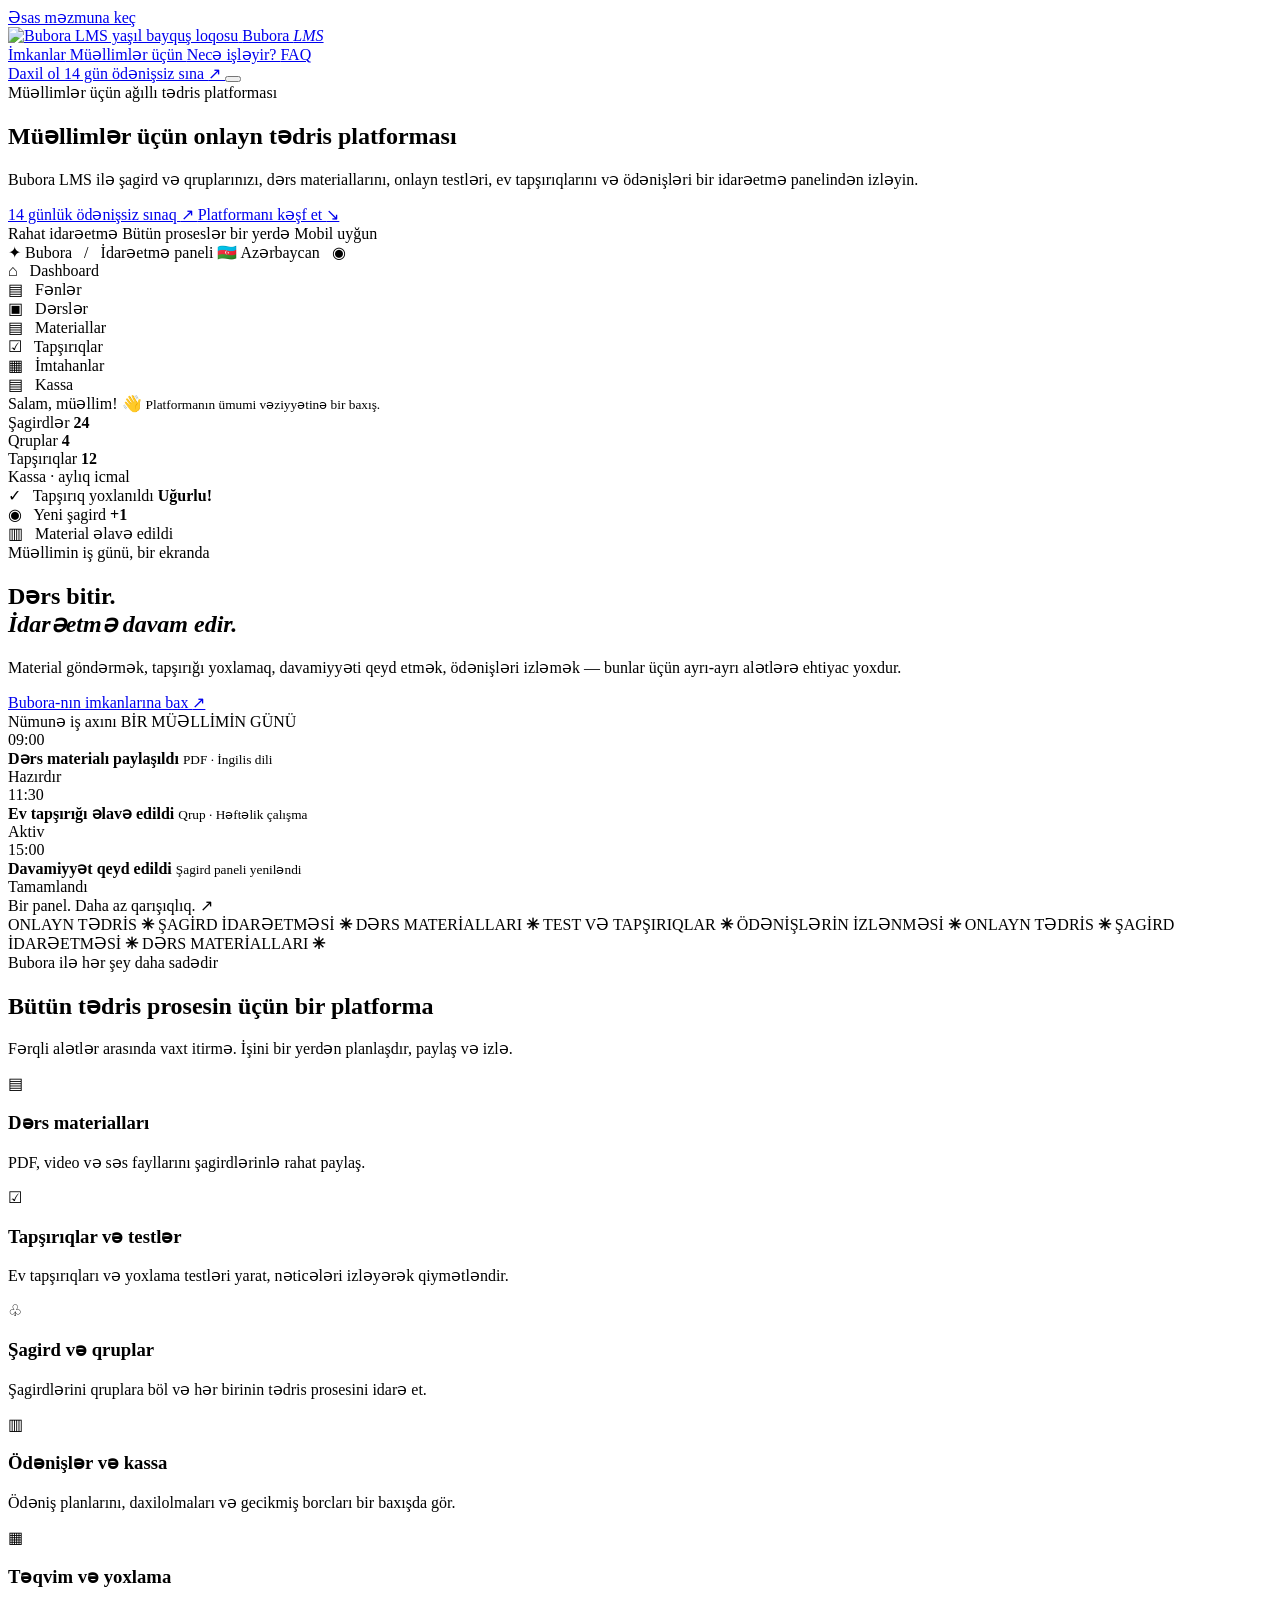
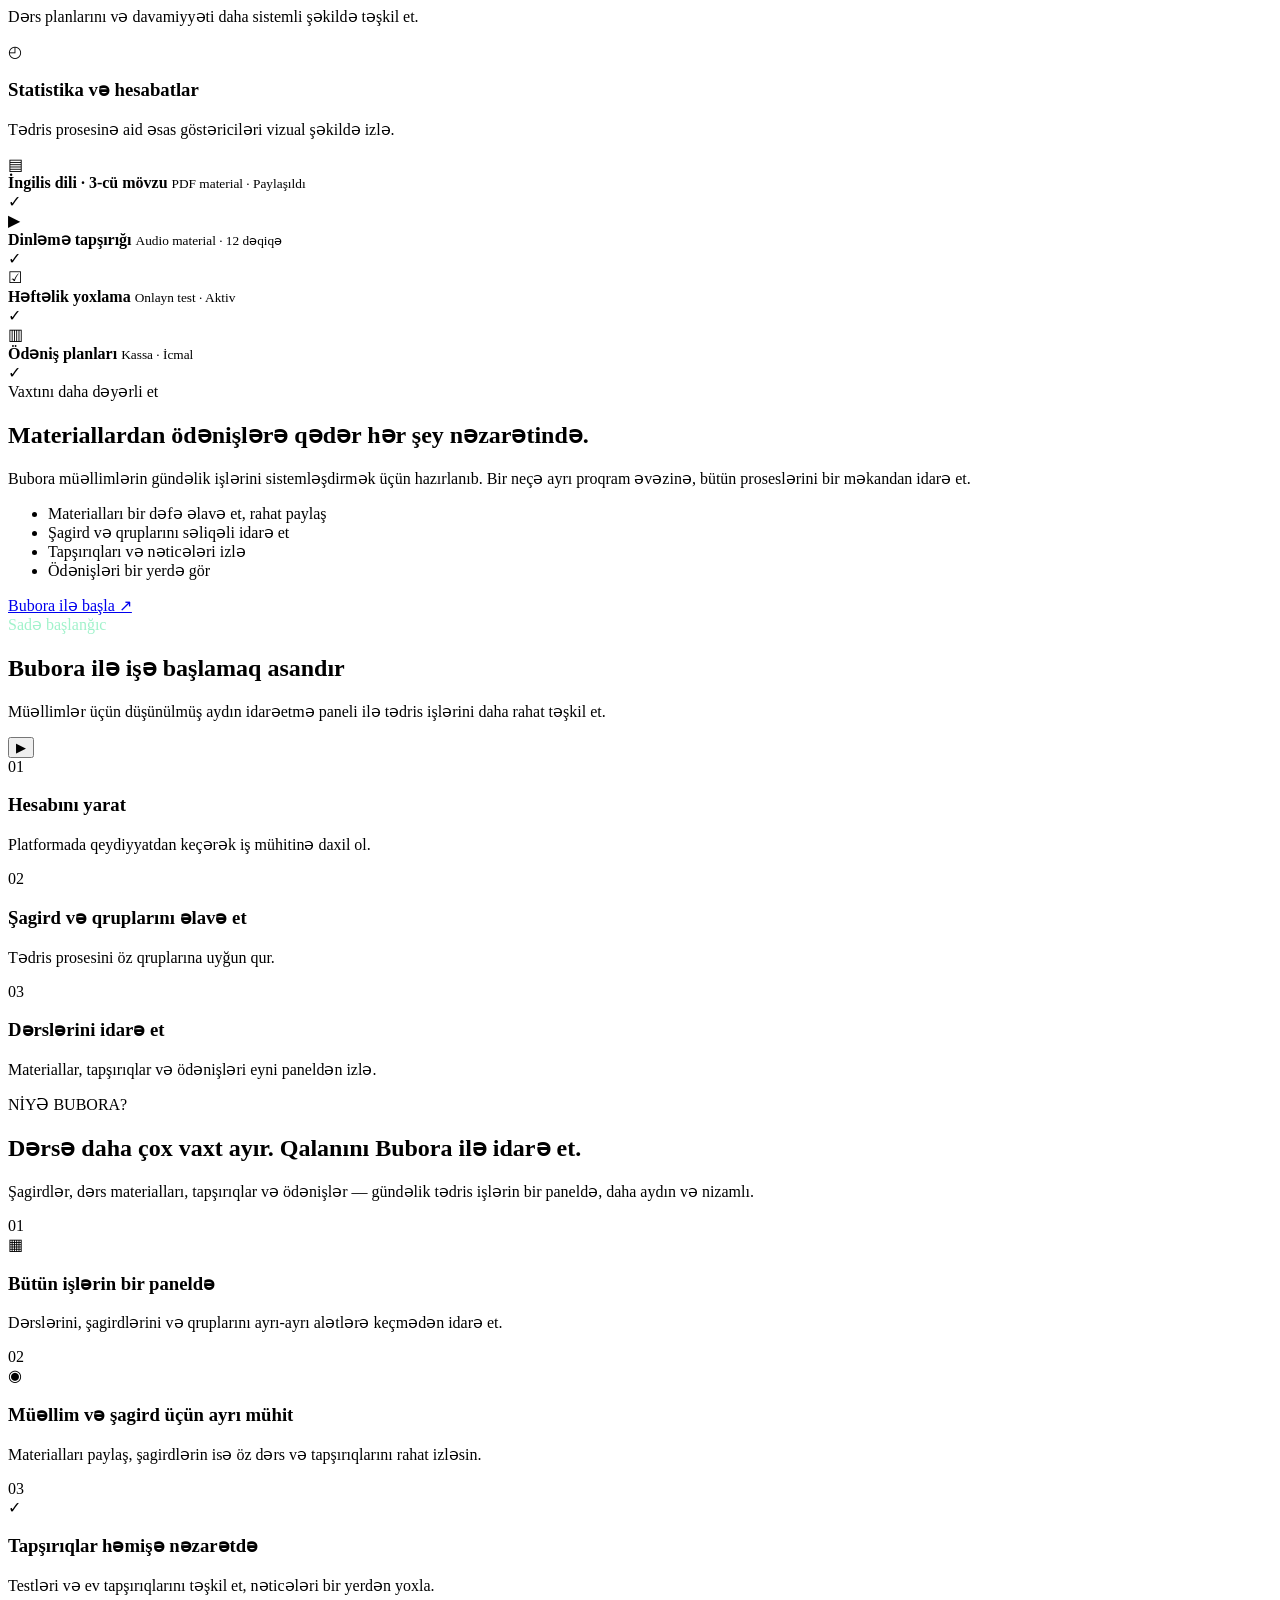
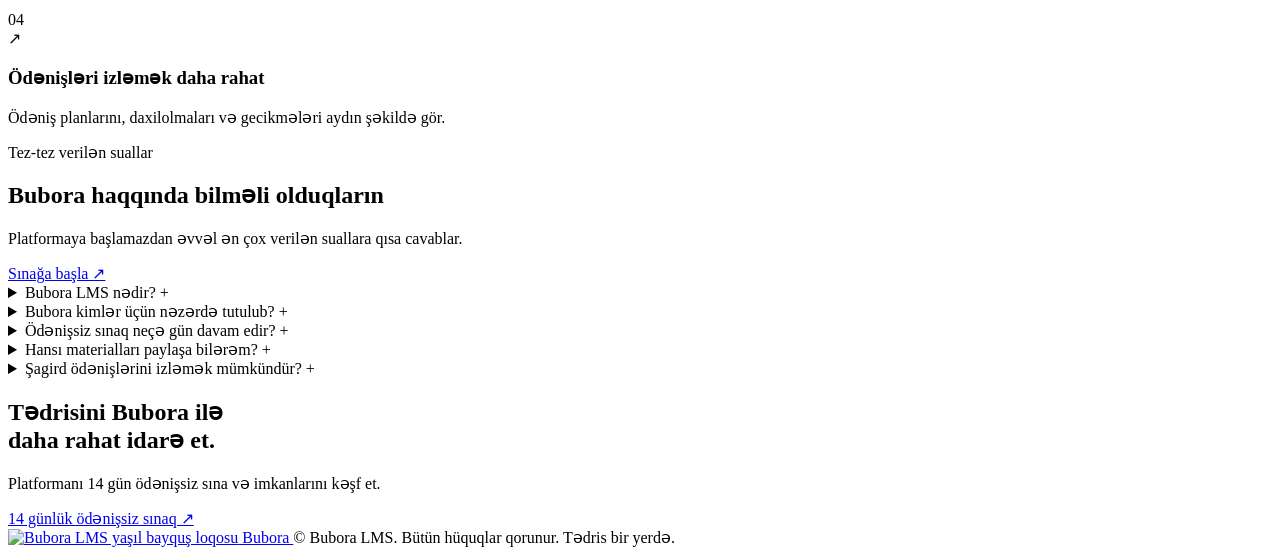
==== index.html @ b0c2c287 "Add Bubora LMS landing page HTML" ====
<!DOCTYPE html>

<html lang="az">
<head>
<!-- SEO, sosial paylaşım və stil faylları -->
<meta charset="utf-8"/>
<meta content="width=device-width,initial-scale=1" name="viewport"/>
<meta content="#078b50" name="theme-color"/>
<meta content="Bubora LMS müəllimlər üçün onlayn tədris və şagird idarəetmə platformasıdır. Dərs materialları, testlər, ev tapşırıqları, davamiyyət və ödənişləri bir paneldə idarə edin. 14 günlük ödənişsiz sınaq." name="description"/>
<meta content="index,follow,max-image-preview:large" name="robots"/>
<meta content="Bubora LMS" name="author"/>
<meta content="website" property="og:type"/>
<meta content="az_AZ" property="og:locale"/>
<meta content="Bubora LMS" property="og:site_name"/>
<meta content="Bubora LMS — Müəllimlər üçün onlayn tədris və şagird idarəetməsi" property="og:title"/>
<meta content="Müəllimlər üçün LMS: qruplar, dərs materialları, tapşırıqlar, testlər, davamiyyət və şagird ödənişləri. 14 gün ödənişsiz sınayın." property="og:description"/>
<meta content="summary" name="twitter:card"/>
<meta content="Bubora LMS | Müəllimlər üçün onlayn tədris platforması" name="twitter:title"/>
<title>
   Bubora LMS | Müəllimlər üçün Onlayn Tədris və Şagird İdarəetməsi
  </title>
<link href="https://fonts.googleapis.com" rel="preconnect"/>
<link crossorigin="" href="https://fonts.gstatic.com" rel="preconnect"/>
<link href="https://fonts.googleapis.com/css2?family=Manrope:wght@400;500;600;700;800&amp;display=swap" rel="stylesheet"/>
<link href="assets/css/styles.css" rel="stylesheet"/>
<script type="application/ld+json">
   {"@context": "https://schema.org", "@type": "SoftwareApplication", "name": "Bubora LMS", "applicationCategory": "EducationalApplication", "operatingSystem": "Web", "inLanguage": "az", "description": "Azərbaycan dilində müəllimlər üçün onlayn tədris platforması: şagird və qrup idarəetməsi, dərs materialları, onlayn testlər, ev tapşırıqları, davamiyyət və ödənişlərin izlənməsi."}
  </script>
<meta content="LMS Azərbaycan, müəllimlər üçün platforma, onlayn tədris platforması, şagird idarəetməsi, dərs idarəetməsi, onlayn test, ev tapşırıqları, müəllim paneli" name="keywords"/>
<meta content="bubora-logo.webp" property="og:image"/>
<meta content="Bubora LMS ilə dərsləri, qrupları, testləri və ödənişləri bir paneldən idarə edin." name="twitter:description"/>
<link href="assets/images/bubora-logo.png" rel="icon" type="image/webp"/>
<script type="application/ld+json">
   {"@context": "https://schema.org", "@type": "FAQPage", "mainEntity": [{"@type": "Question", "name": "Bubora LMS nədir?", "acceptedAnswer": {"@type": "Answer", "text": "Bubora LMS müəllimlərin şagird, qrup, dərs materialları, test, ev tapşırığı və ödənişlərini vahid paneldən idarə etməsinə kömək edən onlayn tədris platformasıdır."}}, {"@type": "Question", "name": "Bubora kimlər üçün nəzərdə tutulub?", "acceptedAnswer": {"@type": "Answer", "text": "Platforma fərdi müəllimlər və onlayn dərs keçirən tədris mütəxəssisləri üçün nəzərdə tutulub."}}, {"@type": "Question", "name": "Ödənişsiz sınaq neçə gün davam edir?", "acceptedAnswer": {"@type": "Answer", "text": "Bubora imkanlarını 14 gün ödənişsiz sınaqdan keçirə bilərsiniz."}}, {"@type": "Question", "name": "Hansı materialları paylaşa bilərəm?", "acceptedAnswer": {"@type": "Answer", "text": "Dərs materiallarını PDF, video və səs formatlarında paylaşa, tapşırıqlar və testlər hazırlaya bilərsiniz."}}, {"@type": "Question", "name": "Şagird ödənişlərini izləmək mümkündür?", "acceptedAnswer": {"@type": "Answer", "text": "Bəli. Ödəniş planları, daxilolmalar və gecikmiş borclar kassa bölməsində izlənə bilər."}}]}
  </script>


</head>
<body>
<div aria-hidden="true" class="scroll-progress" id="scrollProgress">
</div>
<a class="skip-link" href="#home">
   Əsas məzmuna keç
  </a>
<header class="nav" id="siteNav">
<div class="wrap nav-inner">
<a aria-label="Bubora LMS — Ana səhifə" class="logo" href="#home">
<img alt="Bubora LMS yaşıl bayquş loqosu" class="brand-owl" height="42" src="assets/images/bubora-logo.png" width="46"/>
<span>
      Bubora
      <em>
       LMS
      </em>
</span>
</a>
<nav aria-label="Əsas menyu" class="navlinks" id="navlinks">
<a class="nav-link" href="#features">İmkanlar</a><a class="nav-link" href="#benefits">
      Müəllimlər üçün
     </a>
<a class="nav-link" href="#how">
      Necə işləyir?
     </a>
<a class="nav-link" href="#faq">
      FAQ
     </a>
</nav>
<div class="actions">
<a aria-label="Bubora müəllim panelinə daxil ol" class="btn btn-light nav-login" href="https://platform.bubora.online/" rel="noopener noreferrer" target="_blank">
      Daxil ol
     </a>
<a aria-label="14 günlük ödənişsiz sınaq üçün WhatsApp vasitəsilə əlaqə saxla" class="btn btn-primary nav-cta" href="https://wa.me/994997992779?text=Salam%21%20Bubora%20LMS-in%2014%20g%C3%BCnl%C3%BCk%20%C3%B6d%C9%99ni%C5%9Fsiz%20s%C4%B1na%C4%9F%C4%B1%20haqq%C4%B1nda%20m%C9%99lumat%20almaq%20ist%C9%99yir%C9%99m." rel="noopener noreferrer" target="_blank">
<span>
       14 gün ödənişsiz sına
      </span>
<span aria-hidden="true">
       ↗
      </span>
</a>
<button aria-controls="navlinks" aria-expanded="false" aria-label="Menyunu aç" class="menu" id="menu">
<span>
</span>
<span>
</span>
<span>
</span>
</button>
</div>
</div>
</header>
<!-- Bubora tanıtım bölmələri -->
<main>
<section class="hero" id="home">
<div aria-hidden="true" class="hero-orb orb-a">
</div>
<div aria-hidden="true" class="hero-orb orb-b">
</div>
<div class="wrap hero-inner">
<div>
<div class="eyebrow">
<span class="pulse">
</span>
       Müəllimlər üçün ağıllı tədris platforması
      </div>
<h1>
       Müəllimlər üçün
       <span>
        onlayn tədris platforması
       </span>
</h1>
<p class="lead">
       Bubora LMS ilə şagird və qruplarınızı, dərs materiallarını, onlayn testləri, ev tapşırıqlarını və ödənişləri bir idarəetmə panelindən izləyin.
      </p>
<div class="hero-buttons">
<a aria-label="14 günlük ödənişsiz sınaq üçün WhatsApp vasitəsilə əlaqə saxla" class="btn btn-primary" href="https://wa.me/994997992779?text=Salam%21%20Bubora%20LMS-in%2014%20g%C3%BCnl%C3%BCk%20%C3%B6d%C9%99ni%C5%9Fsiz%20s%C4%B1na%C4%9F%C4%B1%20haqq%C4%B1nda%20m%C9%99lumat%20almaq%20ist%C9%99yir%C9%99m." rel="noopener noreferrer" target="_blank">
        14 günlük ödənişsiz sınaq
        <span>
         ↗
        </span>
</a>
<a class="btn btn-light" href="#how">
        Platformanı kəşf et
        <span>
         ↘
        </span>
</a>
</div>
<div class="micro">
<span>
        Rahat idarəetmə
       </span>
<span>
        Bütün proseslər bir yerdə
       </span>
<span>
        Mobil uyğun
       </span>
</div>
</div>
<div class="hero-art" id="heroArt">
<div aria-hidden="true" class="orbit-ring">
</div>
<div class="dashboard" id="dashboard">
<div class="dash-top">
<span>
         ✦ Bubora   /   İdarəetmə paneli
        </span>
<span>
         🇦🇿 Azərbaycan   ◉
        </span>
</div>
<div class="dash-body">
<aside class="sidebar">
<div class="sideitem active">
          ⌂   Dashboard
         </div>
<div class="sideitem">
          ▤   Fənlər
         </div>
<div class="sideitem">
          ▣   Dərslər
         </div>
<div class="sideitem">
          ▤   Materiallar
         </div>
<div class="sideitem">
          ☑   Tapşırıqlar
         </div>
<div class="sideitem">
          ▦   İmtahanlar
         </div>
<div class="sideitem">
          ▤   Kassa
         </div>
</aside>
<div class="dash-main">
<div class="welcome">
          Salam, müəllim! 👋
          <small>
           Platformanın ümumi vəziyyətinə bir baxış.
          </small>
</div>
<div class="statrow">
<div class="stat">
<label>
            Şagirdlər
           </label>
<strong>
            24
           </strong>
</div>
<div class="stat">
<label>
            Qruplar
           </label>
<strong>
            4
           </strong>
</div>
<div class="stat">
<label>
            Tapşırıqlar
           </label>
<strong>
            12
           </strong>
</div>
</div>
<div class="chartbox">
<label>
           Kassa · aylıq icmal
          </label>
<div class="chartbars">
<i style="height:25%">
</i>
<i style="height:42%">
</i>
<i style="height:36%">
</i>
<i style="height:60%">
</i>
<i style="height:49%">
</i>
<i style="height:74%">
</i>
<i style="height:88%">
</i>
<i style="height:100%">
</i>
</div>
</div>
</div>
</div>
</div>
<div class="float one">
       ✓   Tapşırıq yoxlanıldı
       <b>
        Uğurlu!
       </b>
</div>
<div class="float two">
       ◉   Yeni şagird
       <b>
        +1
       </b>
</div>
<div class="float three">
       ▥   Material əlavə edildi
      </div>
</div>
</div>
</section>
<section aria-labelledby="workflow-title" class="editorial-section" id="workflow">
<div class="wrap editorial-grid">
<div class="editorial-intro reveal">
<span class="kicker">
       Müəllimin iş günü, bir ekranda
      </span>
<h2 id="workflow-title">
       Dərs bitir.
       <br/>
<em>
        İdarəetmə davam edir.
       </em>
</h2>
<p>
       Material göndərmək, tapşırığı yoxlamaq, davamiyyəti qeyd etmək, ödənişləri izləmək — bunlar üçün ayrı-ayrı alətlərə ehtiyac yoxdur.
      </p>
<a class="text-link" href="#features">
       Bubora-nın imkanlarına bax
       <span aria-hidden="true">
        ↗
       </span>
</a>
</div>
<div aria-label="Nümunə tədris iş axını" class="workflow-board reveal">
<div class="board-top">
<span class="live-dot">
</span>
       Nümunə iş axını
       <span class="board-day">
        BİR MÜƏLLİMİN GÜNÜ
       </span>
</div>
<div class="flow-line">
<span class="flow-time">
        09:00
       </span>
<div>
<strong>
         Dərs materialı paylaşıldı
        </strong>
<small>
         PDF · İngilis dili
        </small>
</div>
<span class="flow-status">
        Hazırdır
       </span>
</div>
<div class="flow-line">
<span class="flow-time">
        11:30
       </span>
<div>
<strong>
         Ev tapşırığı əlavə edildi
        </strong>
<small>
         Qrup · Həftəlik çalışma
        </small>
</div>
<span class="flow-status">
        Aktiv
       </span>
</div>
<div class="flow-line">
<span class="flow-time">
        15:00
       </span>
<div>
<strong>
         Davamiyyət qeyd edildi
        </strong>
<small>
         Şagird paneli yeniləndi
        </small>
</div>
<span class="flow-status">
        Tamamlandı
       </span>
</div>
<div class="board-bottom">
<span>
        Bir panel. Daha az qarışıqlıq.
       </span>
<span aria-hidden="true">
        ↗
       </span>
</div>
</div>
</div>
</section>
<div aria-label="Bubora LMS imkanları" class="keyword-band">
<div aria-hidden="true" class="keyword-track">
     ONLAYN TƏDRİS
     <b>
      ✳
     </b>
     ŞAGİRD İDARƏETMƏSİ
     <b>
      ✳
     </b>
     DƏRS MATERİALLARI
     <b>
      ✳
     </b>
     TEST VƏ TAPŞIRIQLAR
     <b>
      ✳
     </b>
     ÖDƏNİŞLƏRİN İZLƏNMƏSİ
     <b>
      ✳
     </b>
     ONLAYN TƏDRİS
     <b>
      ✳
     </b>
     ŞAGİRD İDARƏETMƏSİ
     <b>
      ✳
     </b>
     DƏRS MATERİALLARI
     <b>
      ✳
     </b>
</div>
</div>
<section class="section" id="features">
<div class="wrap">
<div class="section-head reveal">
<div class="kicker">
       Bubora ilə hər şey daha sadədir
      </div>
<h2>
       Bütün tədris prosesin üçün bir platforma
      </h2>
<p>
       Fərqli alətlər arasında vaxt itirmə. İşini bir yerdən planlaşdır, paylaş və izlə.
      </p>
</div>
<div class="features">
<article class="feature reveal">
<div class="ico">
        ▤
       </div>
<h3>
        Dərs materialları
       </h3>
<p>
        PDF, video və səs fayllarını şagirdlərinlə rahat paylaş.
       </p>
</article>
<article class="feature reveal">
<div class="ico">
        ☑
       </div>
<h3>
        Tapşırıqlar və testlər
       </h3>
<p>
        Ev tapşırıqları və yoxlama testləri yarat, nəticələri izləyərək qiymətləndir.
       </p>
</article>
<article class="feature reveal">
<div class="ico">
        ♧
       </div>
<h3>
        Şagird və qruplar
       </h3>
<p>
        Şagirdlərini qruplara böl və hər birinin tədris prosesini idarə et.
       </p>
</article>
<article class="feature reveal">
<div class="ico">
        ▥
       </div>
<h3>
        Ödənişlər və kassa
       </h3>
<p>
        Ödəniş planlarını, daxilolmaları və gecikmiş borcları bir baxışda gör.
       </p>
</article>
<article class="feature reveal">
<div class="ico">
        ▦
       </div>
<h3>
        Təqvim və yoxlama
       </h3>
<p>
        Dərs planlarını və davamiyyəti daha sistemli şəkildə təşkil et.
       </p>
</article>
<article class="feature reveal">
<div class="ico">
        ◴
       </div>
<h3>
        Statistika və hesabatlar
       </h3>
<p>
        Tədris prosesinə aid əsas göstəriciləri vizual şəkildə izlə.
       </p>
</article>
</div>
</div>
</section>
<section class="section section-soft" id="benefits">
<div class="wrap split">
<div class="visual reveal">
<div class="lesson">
<span class="ico">
        ▤
       </span>
<div>
<b>
         İngilis dili · 3-cü mövzu
        </b>
<small>
         PDF material · Paylaşıldı
        </small>
</div>
<span class="check">
        ✓
       </span>
</div>
<div class="lesson">
<span class="ico">
        ▶
       </span>
<div>
<b>
         Dinləmə tapşırığı
        </b>
<small>
         Audio material · 12 dəqiqə
        </small>
</div>
<span class="check">
        ✓
       </span>
</div>
<div class="lesson">
<span class="ico">
        ☑
       </span>
<div>
<b>
         Həftəlik yoxlama
        </b>
<small>
         Onlayn test · Aktiv
        </small>
</div>
<span class="check">
        ✓
       </span>
</div>
<div class="lesson">
<span class="ico">
        ▥
       </span>
<div>
<b>
         Ödəniş planları
        </b>
<small>
         Kassa · İcmal
        </small>
</div>
<span class="check">
        ✓
       </span>
</div>
</div>
<div class="section-copy reveal">
<div class="kicker">
       Vaxtını daha dəyərli et
      </div>
<h2>
       Materiallardan ödənişlərə qədər hər şey nəzarətində.
      </h2>
<p>
       Bubora müəllimlərin gündəlik işlərini sistemləşdirmək üçün hazırlanıb. Bir neçə ayrı proqram əvəzinə, bütün proseslərini bir məkandan idarə et.
      </p>
<ul class="checks">
<li>
        Materialları bir dəfə əlavə et, rahat paylaş
       </li>
<li>
        Şagird və qruplarını səliqəli idarə et
       </li>
<li>
        Tapşırıqları və nəticələri izlə
       </li>
<li>
        Ödənişləri bir yerdə gör
       </li>
</ul>
<a aria-label="14 günlük ödənişsiz sınaq üçün WhatsApp vasitəsilə əlaqə saxla" class="btn btn-primary" href="https://wa.me/994997992779?text=Salam%21%20Bubora%20LMS-in%2014%20g%C3%BCnl%C3%BCk%20%C3%B6d%C9%99ni%C5%9Fsiz%20s%C4%B1na%C4%9F%C4%B1%20haqq%C4%B1nda%20m%C9%99lumat%20almaq%20ist%C9%99yir%C9%99m." rel="noopener noreferrer" target="_blank">
       Bubora ilə başla ↗
      </a>
</div>
</div>
</section>
<section class="section demo" id="how">
<div class="wrap">
<div class="section-head reveal">
<div class="kicker" style="color:#a1f2cb">
       Sadə başlanğıc
      </div>
<h2>
       Bubora ilə işə başlamaq asandır
      </h2>
<p>
       Müəllimlər üçün düşünülmüş aydın idarəetmə paneli ilə tədris işlərini daha rahat təşkil et.
      </p>
</div>
<div class="demo-grid">
<div class="video-card reveal">
<button aria-label="Demo haqqında məlumat" class="play" id="demoBtn">
        ▶
       </button>
</div>
<div class="demo-steps reveal">
<div class="step">
<div class="num">
         01
        </div>
<div>
<h3>
          Hesabını yarat
         </h3>
<p>
          Platformada qeydiyyatdan keçərək iş mühitinə daxil ol.
         </p>
</div>
</div>
<div class="step">
<div class="num">
         02
        </div>
<div>
<h3>
          Şagird və qruplarını əlavə et
         </h3>
<p>
          Tədris prosesini öz qruplarına uyğun qur.
         </p>
</div>
</div>
<div class="step">
<div class="num">
         03
        </div>
<div>
<h3>
          Dərslərini idarə et
         </h3>
<p>
          Materiallar, tapşırıqlar və ödənişləri eyni paneldən izlə.
         </p>
</div>
</div>
</div>
</div>
</div>
</section>
<section class="section why-section">
<div class="wrap">
<div class="section-head reveal">
<div class="kicker">
       NİYƏ BUBORA?
      </div>
<h2>
       Dərsə daha çox vaxt ayır. Qalanını Bubora ilə idarə et.
      </h2>
<p>
       Şagirdlər, dərs materialları, tapşırıqlar və ödənişlər — gündəlik tədris işlərin bir paneldə, daha aydın və nizamlı.
      </p>
</div>
<div class="metrics">
<article class="why-card reveal">
<div class="why-top">
        01
       </div>
<div class="why-icon">
        ▦
       </div>
<h3 class="why-title">
        Bütün işlərin bir paneldə
       </h3>
<p class="why-description">
        Dərslərini, şagirdlərini və qruplarını ayrı-ayrı alətlərə keçmədən idarə et.
       </p>
</article>
<article class="why-card reveal">
<div class="why-top">
        02
       </div>
<div class="why-icon">
        ◉
       </div>
<h3 class="why-title">
        Müəllim və şagird üçün ayrı mühit
       </h3>
<p class="why-description">
        Materialları paylaş, şagirdlərin isə öz dərs və tapşırıqlarını rahat izləsin.
       </p>
</article>
<article class="why-card reveal">
<div class="why-top">
        03
       </div>
<div class="why-icon">
        ✓
       </div>
<h3 class="why-title">
        Tapşırıqlar həmişə nəzarətdə
       </h3>
<p class="why-description">
        Testləri və ev tapşırıqlarını təşkil et, nəticələri bir yerdən yoxla.
       </p>
</article>
<article class="why-card reveal">
<div class="why-top">
        04
       </div>
<div class="why-icon">
        ↗
       </div>
<h3 class="why-title">
        Ödənişləri izləmək daha rahat
       </h3>
<p class="why-description">
        Ödəniş planlarını, daxilolmaları və gecikmələri aydın şəkildə gör.
       </p>
</article>
</div>
</div>
</section>
<section class="section faq-section" id="faq">
<div class="wrap faq-layout">
<div class="section-copy reveal">
<div class="kicker">
       Tez-tez verilən suallar
      </div>
<h2>
       Bubora haqqında bilməli olduqların
      </h2>
<p>
       Platformaya başlamazdan əvvəl ən çox verilən suallara qısa cavablar.
      </p>
<a aria-label="14 günlük ödənişsiz sınaq üçün WhatsApp vasitəsilə əlaqə saxla" class="btn btn-primary" href="https://wa.me/994997992779?text=Salam%21%20Bubora%20LMS-in%2014%20g%C3%BCnl%C3%BCk%20%C3%B6d%C9%99ni%C5%9Fsiz%20s%C4%B1na%C4%9F%C4%B1%20haqq%C4%B1nda%20m%C9%99lumat%20almaq%20ist%C9%99yir%C9%99m." rel="noopener noreferrer" target="_blank">
       Sınağa başla ↗
      </a>
</div>
<div class="faq-list reveal">
<details>
<summary>
        Bubora LMS nədir?
        <span aria-hidden="true">
         +
        </span>
</summary>
<p>
        Bubora LMS müəllimlərin şagird, qrup, dərs materialları, test, ev tapşırığı və ödənişlərini vahid paneldən idarə etməsinə kömək edən onlayn tədris platformasıdır.
       </p>
</details>
<details>
<summary>
        Bubora kimlər üçün nəzərdə tutulub?
        <span aria-hidden="true">
         +
        </span>
</summary>
<p>
        Platforma fərdi müəllimlər və onlayn dərs keçirən tədris mütəxəssisləri üçün nəzərdə tutulub.
       </p>
</details>
<details>
<summary>
        Ödənişsiz sınaq neçə gün davam edir?
        <span aria-hidden="true">
         +
        </span>
</summary>
<p>
        Bubora imkanlarını 14 gün ödənişsiz sınaqdan keçirə bilərsiniz.
       </p>
</details>
<details>
<summary>
        Hansı materialları paylaşa bilərəm?
        <span aria-hidden="true">
         +
        </span>
</summary>
<p>
        Dərs materiallarını PDF, video və səs formatlarında paylaşa, tapşırıqlar və testlər hazırlaya bilərsiniz.
       </p>
</details>
<details>
<summary>
        Şagird ödənişlərini izləmək mümkündür?
        <span aria-hidden="true">
         +
        </span>
</summary>
<p>
        Bəli. Ödəniş planları, daxilolmalar və gecikmiş borclar kassa bölməsində izlənə bilər.
       </p>
</details>
</div>
</div>
</section>
<section class="cta" id="trial">
<div class="wrap">
<div class="cta-inner reveal">
<div>
<h2>
        Tədrisini Bubora ilə
        <br/>
        daha rahat idarə et.
       </h2>
<p>
        Platformanı 14 gün ödənişsiz sına və imkanlarını kəşf et.
       </p>
</div>
<a aria-label="14 günlük ödənişsiz sınaq üçün WhatsApp vasitəsilə əlaqə saxla" class="btn" href="https://wa.me/994997992779?text=Salam%21%20Bubora%20LMS-in%2014%20g%C3%BCnl%C3%BCk%20%C3%B6d%C9%99ni%C5%9Fsiz%20s%C4%B1na%C4%9F%C4%B1%20haqq%C4%B1nda%20m%C9%99lumat%20almaq%20ist%C9%99yir%C9%99m." rel="noopener noreferrer" target="_blank">
       14 günlük ödənişsiz sınaq ↗
      </a>
</div>
</div>
</section>
</main>
<footer class="footer">
<div class="wrap footer-inner">
<a class="logo" href="#home">
<img alt="Bubora LMS yaşıl bayquş loqosu" class="brand-owl" height="42" src="assets/images/bubora-logo.png" width="46"/>
     Bubora
    </a>
<span>
     ©
     <span id="year">
</span>
     Bubora LMS. Bütün hüquqlar qorunur.
    </span>
<span>
     Tədris bir yerdə.
    </span>
</div>
</footer>
<script defer src="assets/js/main.js">
</script>
</body>
</html>
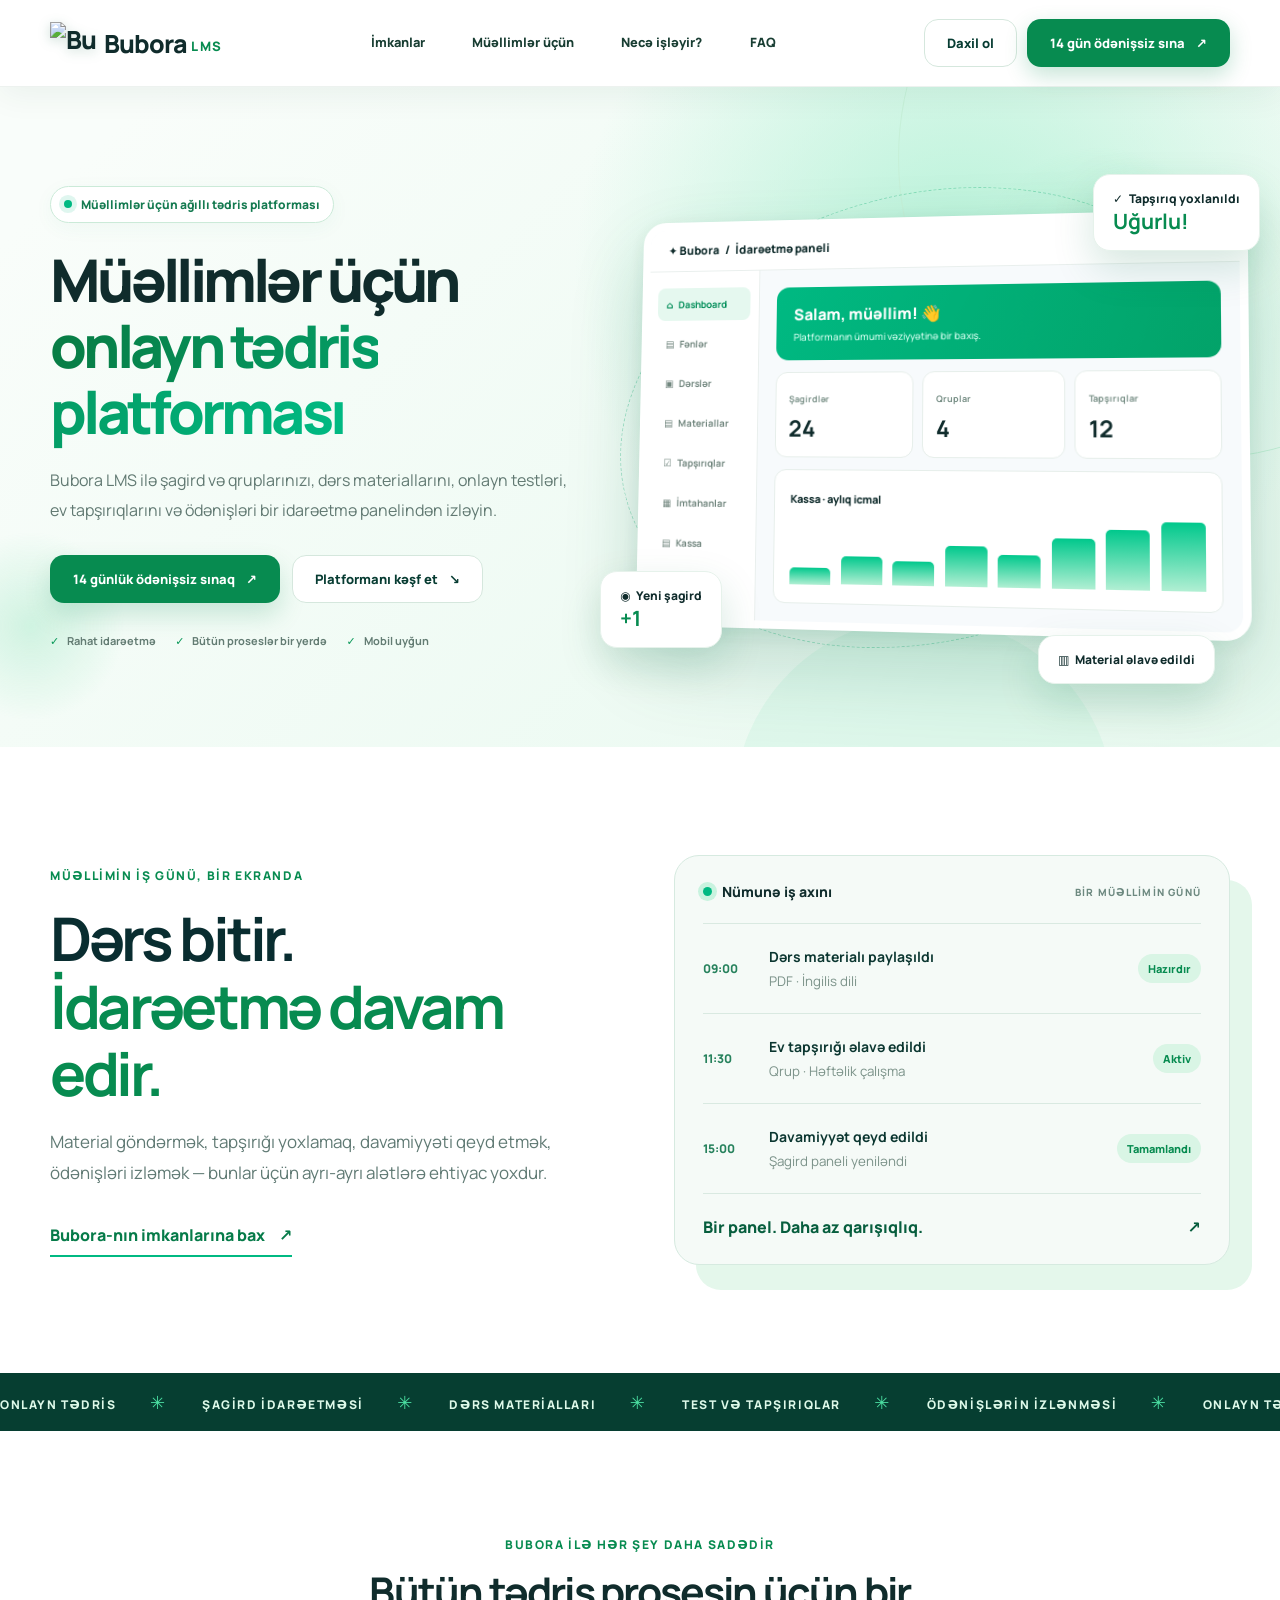
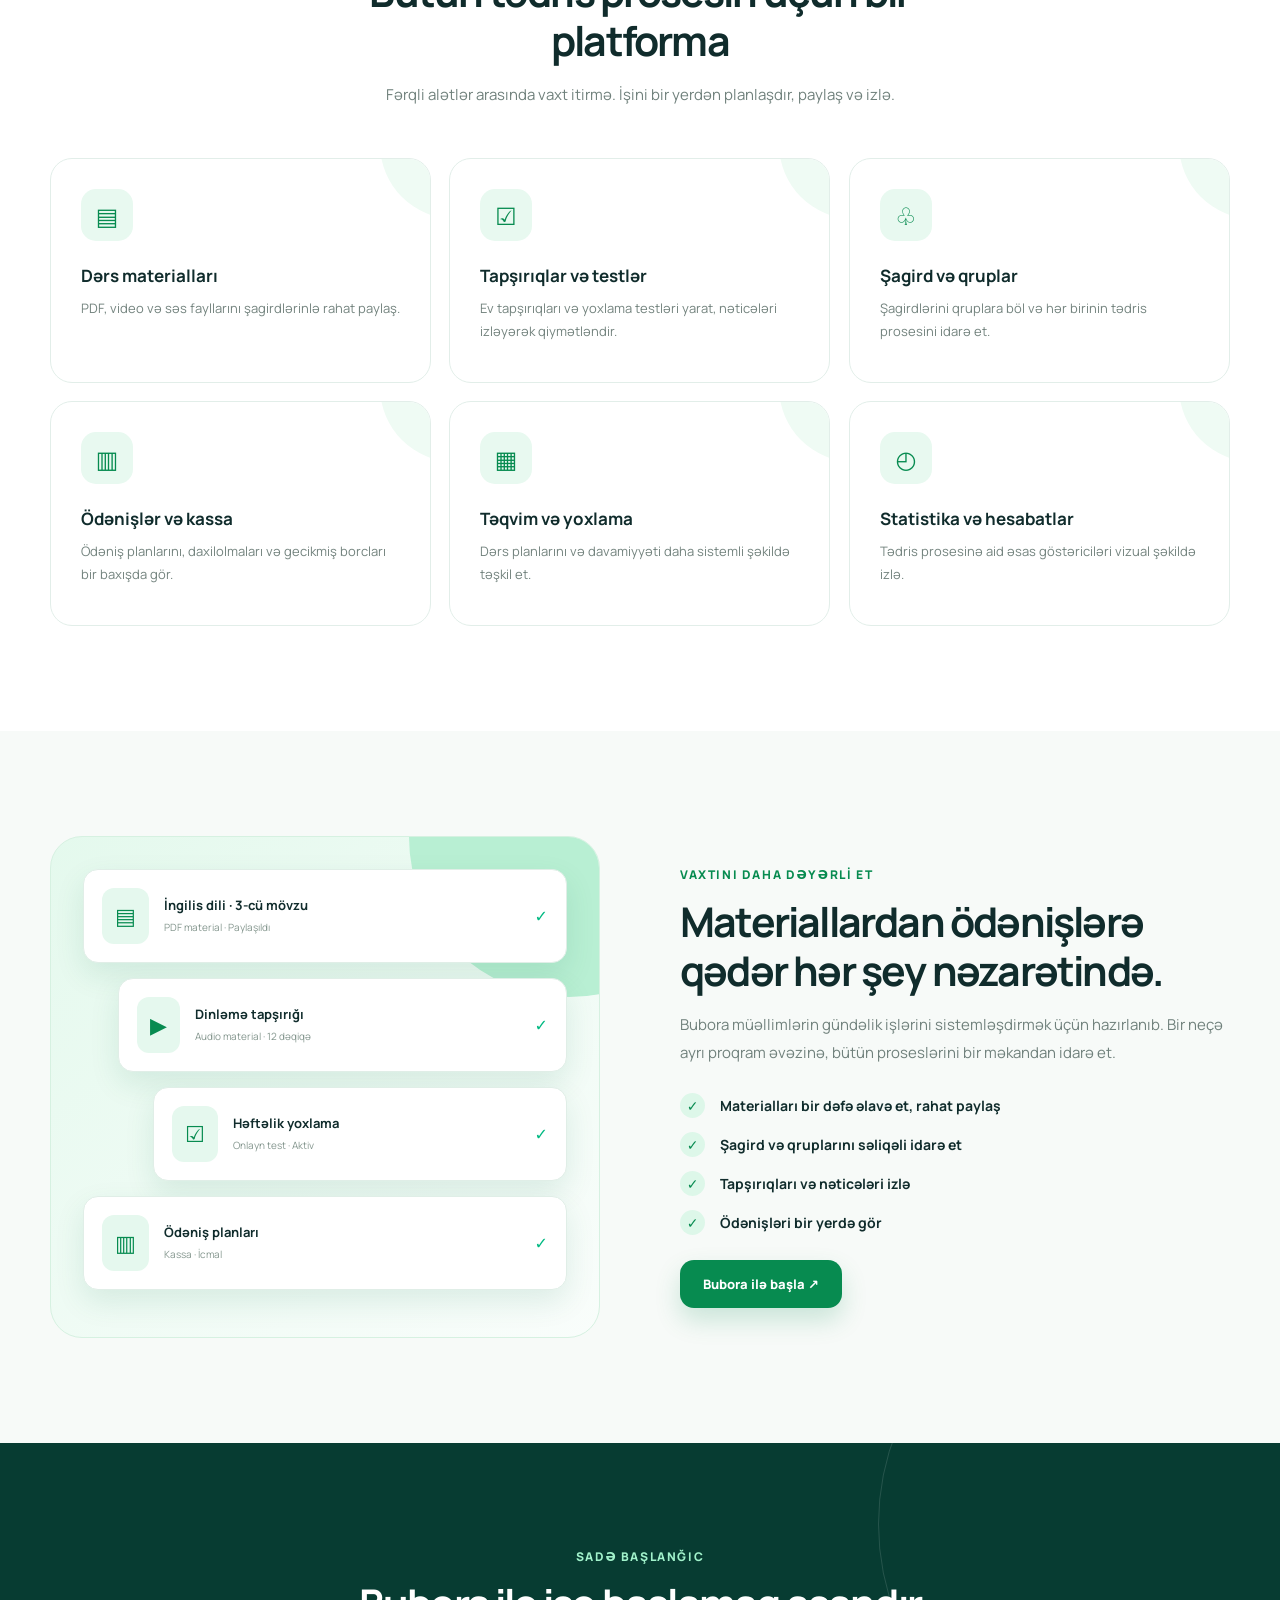
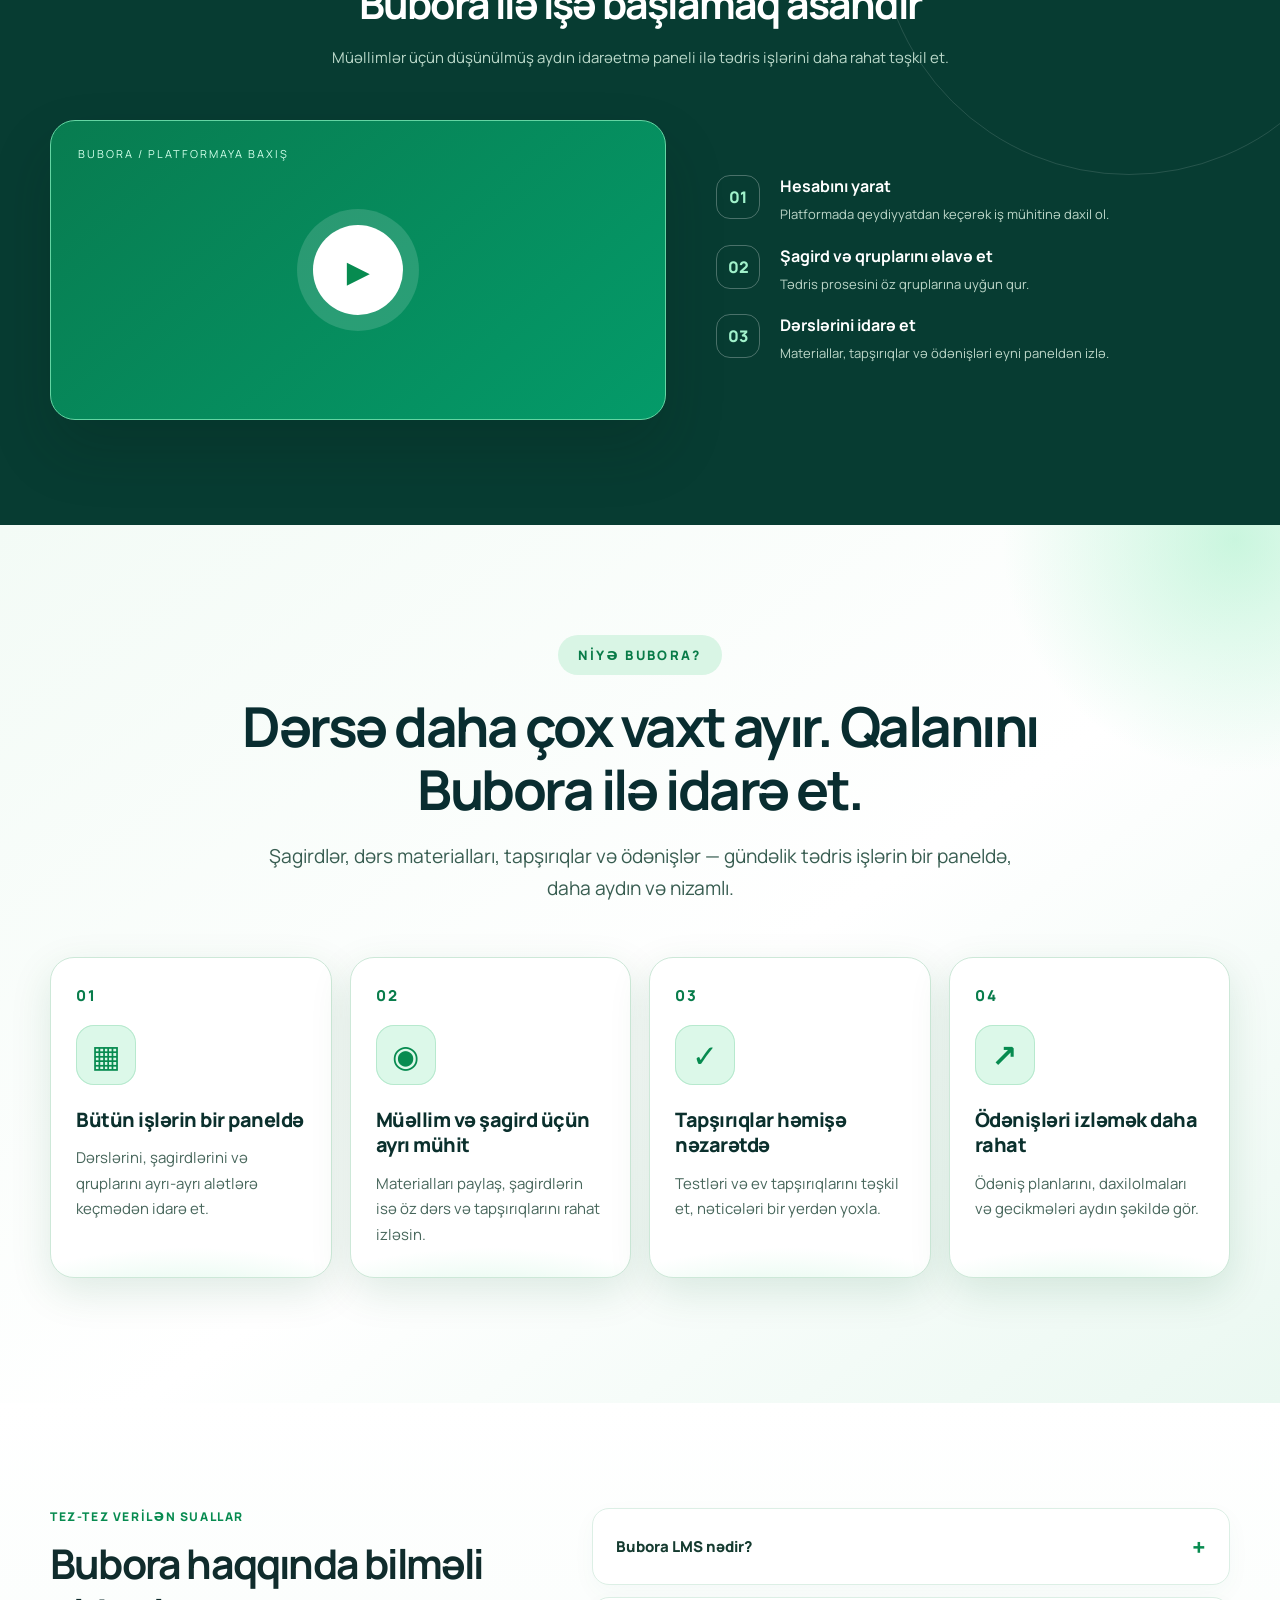
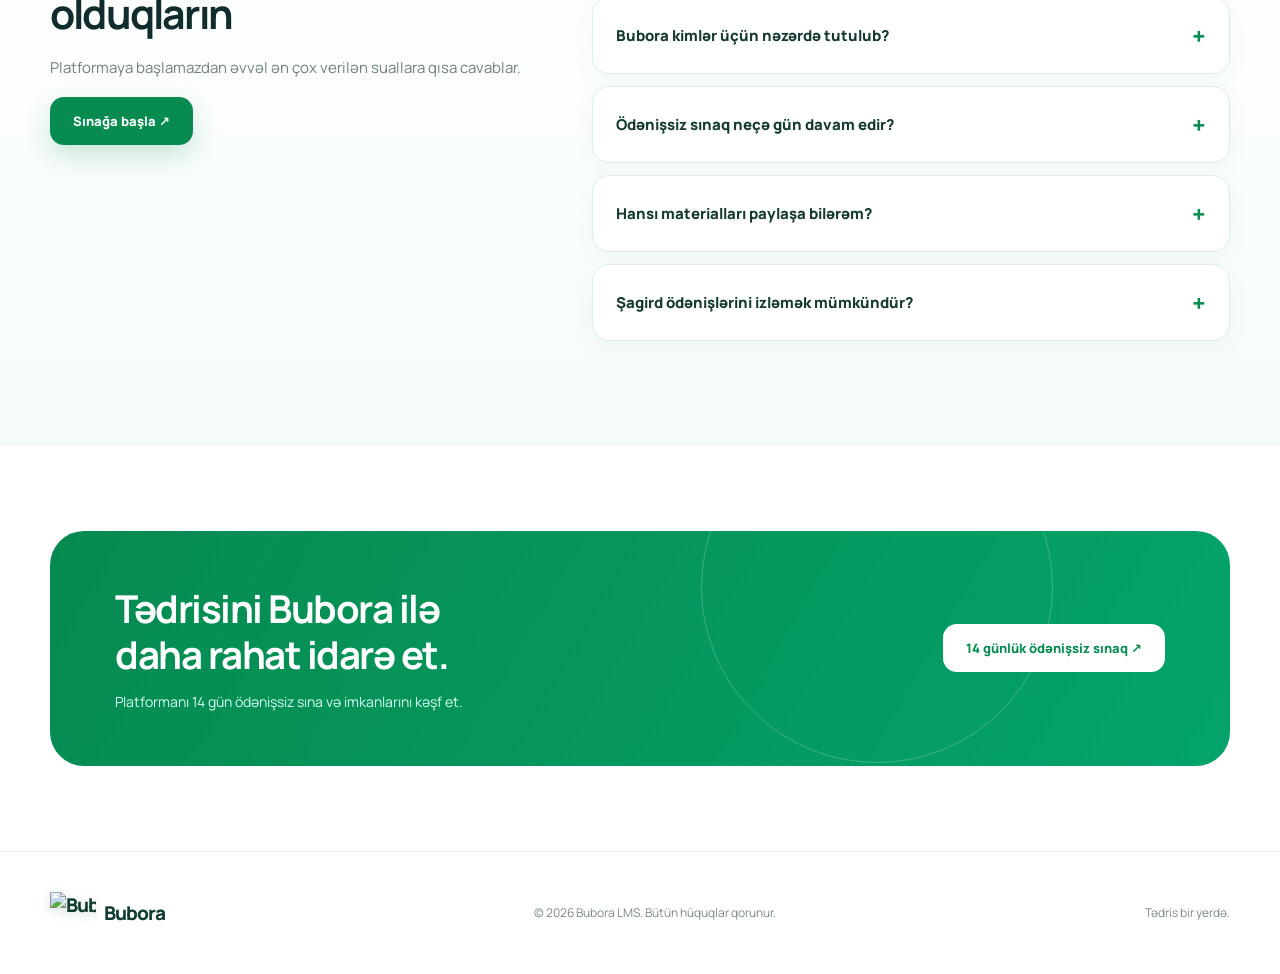
==== commit eaf382af: "Add Google site verification and GTM snippet" ====
--- a/index.html
+++ b/index.html
@@ -2,6 +2,13 @@
 
 <html lang="az">
 <head>
+<meta name="google-site-verification" content="_PWs0zrtoxSVSQvLJSoAUag6D_rpE3SCcFDsaWnR3WY" />
+<script async src="https://www.googletagmanager.com/gtm.js?id=GTM-5K4W7ZMG"></script>
+<script>
+  window.dataLayer = window.dataLayer || [];
+  function gtag(){dataLayer.push(arguments);}
+  gtag('js', new Date());
+</script>
 <!-- SEO, sosial paylaşım və stil faylları -->
 <meta charset="utf-8"/>
 <meta content="width=device-width,initial-scale=1" name="viewport"/>
--- a/assets/css/styles.css
+++ b/assets/css/styles.css
@@ -0,0 +1,1382 @@
+/* Bubora LMS — rənglər, komponentlər, animasiyalar və responsive görünüş */
+:root {
+  --green:#00b982;
+  --deep:#078b50;
+  --forest:#073c32;
+  --ink:#102c2c;
+  --muted:#647b7a;
+  --mint:#e8f9f0;
+  --line:#e2eee9;
+  --paper:#f7faf8
+}
+* {
+  box-sizing:border-box
+}
+html {
+  scroll-behavior:smooth
+}
+body {
+  margin:0;
+  font-family:Manrope,system-ui,sans-serif;
+  color:var(--ink);
+  background:#fff;
+  overflow-x:hidden
+}
+a {
+  text-decoration:none;
+  color:inherit
+}
+button {
+  font:inherit;
+  cursor:pointer
+}
+.wrap {
+  width:min(1180px,calc(100% - 48px));
+  margin:auto
+}
+.nav {
+  position:sticky;
+  top:0;
+  z-index:50;
+  background:#ffffffed;
+  backdrop-filter:blur(18px);
+  border-bottom:1px solid #edf2ef
+}
+.nav-inner {
+  height:78px;
+  display:flex;
+  align-items:center;
+  justify-content:space-between;
+  gap:25px
+}
+.logo {
+  display:flex;
+  align-items:center;
+  gap:10px;
+  font-size:23px;
+  font-weight:800;
+  letter-spacing:-1px
+}
+.logo-mark {
+  display:grid;
+  place-items:center;
+  width:41px;
+  height:41px;
+  border-radius:14px;
+  background:linear-gradient(135deg,#02c58a,#087949);
+  color:#fff;
+  font-size:25px;
+  box-shadow:0 8px 20px #00b98233
+}
+.navlinks {
+  display:flex;
+  align-items:center;
+  gap:30px;
+  font-size:13px;
+  font-weight:700;
+  color:#516b65
+}
+.navlinks a:hover {
+  color:var(--deep)
+}
+.actions {
+  display:flex;
+  gap:10px;
+  align-items:center
+}
+.btn {
+  display:inline-flex;
+  align-items:center;
+  justify-content:center;
+  gap:11px;
+  padding:14px 22px;
+  border-radius:14px;
+  font-weight:800;
+  font-size:13px;
+  border:1px solid transparent;
+  transition:transform .25s,box-shadow .25s,background .25s;
+  white-space:nowrap
+}
+.btn:hover {
+  transform:translateY(-3px)
+}
+.btn-primary {
+  background:var(--deep);
+  color:white;
+  box-shadow:0 12px 26px #078b5030
+}
+.btn-primary:hover {
+  background:#056d3e;
+  box-shadow:0 16px 30px #078b5040
+}
+.btn-light {
+  border-color:#d5e7dd;
+  background:white;
+  color:var(--forest)
+}
+.menu {
+  display:none;
+  background:none;
+  border:0;
+  font-size:24px
+}
+.hero {
+  position:relative;
+  min-height:660px;
+  overflow:hidden;
+  background:radial-gradient(circle at 75% 28%,#b6f2d8 0,transparent 36%),linear-gradient(135deg,#f9fdfa 8%,#e7f9ef 100%)
+}
+.hero:before {
+  content:"";
+  position:absolute;
+  width:600px;
+  height:600px;
+  border-radius:50%;
+  border:1px solid #c6f0d8;
+  right:-220px;
+  top:-230px
+}
+.hero:after {
+  content:"";
+  position:absolute;
+  width:380px;
+  height:380px;
+  border-radius:50%;
+  background:#c7f3de66;
+  right:13%;
+  bottom:-250px
+}
+.hero-inner {
+  position:relative;
+  z-index:1;
+  display:grid;
+  grid-template-columns:47% 53%;
+  align-items:center;
+  min-height:660px;
+  gap:10px
+}
+.eyebrow {
+  display:inline-flex;
+  align-items:center;
+  gap:9px;
+  background:#fff;
+  border:1px solid #cbead8;
+  padding:9px 13px;
+  border-radius:100px;
+  color:#147a50;
+  font-size:12px;
+  font-weight:800;
+  box-shadow:0 5px 20px #2d9b6b0c
+}
+.pulse {
+  height:8px;
+  width:8px;
+  background:#00b982;
+  border-radius:50%;
+  box-shadow:0 0 0 5px #00b98220
+}
+.hero h1 {
+  font-size:clamp(42px,4.6vw,70px);
+  line-height:1.12;
+  letter-spacing:-3.7px;
+  margin:24px 0 20px;
+  font-weight:800
+}
+.hero h1 span {
+  color:var(--deep)
+}
+.lead {
+  color:#617972;
+  font-size:16px;
+  line-height:1.9;
+  max-width:520px
+}
+.hero-buttons {
+  display:flex;
+  flex-wrap:wrap;
+  gap:12px;
+  margin:30px 0
+}
+.micro {
+  display:flex;
+  gap:19px;
+  flex-wrap:wrap;
+  color:#637c73;
+  font-size:11px;
+  font-weight:700
+}
+.micro span:before {
+  content:'✓';
+  color:#079857;
+  margin-right:6px
+}
+.hero-art {
+  position:relative;
+  perspective:1000px;
+  padding:65px 0 55px 12px
+}
+.dashboard {
+  position:relative;
+  transform:rotateY(-7deg) rotateX(3deg);
+  transform-style:preserve-3d;
+  transition:transform .3s ease;
+  box-shadow:0 35px 80px #0c6a4833,0 5px 20px #0c6a4818;
+  border:8px solid #fff;
+  border-radius:24px;
+  background:#f7fafc;
+  overflow:hidden
+}
+.dash-top {
+  display:flex;
+  justify-content:space-between;
+  align-items:center;
+  padding:13px 19px;
+  background:#fff;
+  border-bottom:1px solid #e9efed;
+  font-size:12px;
+  font-weight:800
+}
+.dash-body {
+  display:grid;
+  grid-template-columns:118px 1fr;
+  min-height:345px
+}
+.sidebar {
+  background:#fff;
+  border-right:1px solid #e9efed;
+  padding:17px 9px
+}
+.sideitem {
+  padding:10px 9px;
+  border-radius:8px;
+  color:#71867e;
+  font-size:10px;
+  font-weight:700;
+  margin-bottom:7px
+}
+.sideitem.active {
+  background:#e5f8ef;
+  color:#008d58
+}
+.dash-main {
+  padding:18px
+}
+.welcome {
+  padding:17px 18px;
+  background:linear-gradient(115deg,#00b982,#058c50);
+  color:white;
+  border-radius:13px;
+  font-size:16px;
+  font-weight:800
+}
+.welcome small {
+  display:block;
+  font-size:10px;
+  font-weight:500;
+  margin-top:5px;
+  color:#d5fff0
+}
+.statrow {
+  display:grid;
+  grid-template-columns:repeat(3,1fr);
+  gap:9px;
+  margin:12px 0
+}
+.stat {
+  background:white;
+  border:1px solid #e6eeea;
+  border-radius:12px;
+  padding:13px
+}
+.stat label {
+  font-size:9px;
+  color:#799087;
+  font-weight:700
+}
+.stat strong {
+  display:block;
+  font-size:23px;
+  margin-top:5px
+}
+.chartbox {
+  background:white;
+  border:1px solid #e6eeea;
+  border-radius:12px;
+  padding:16px;
+  height:135px
+}
+.chartbox label {
+  font-size:11px;
+  font-weight:800
+}
+.chartbars {
+  display:flex;
+  align-items:end;
+  gap:11px;
+  height:76px;
+  padding-top:10px
+}
+.chartbars i {
+  display:block;
+  flex:1;
+  background:linear-gradient(#00c88c,#b1efd3);
+  border-radius:5px 5px 0 0;
+  animation:grow 1.8s both;
+  transform-origin:bottom
+}
+.float {
+  position:absolute;
+  background:#fff;
+  border:1px solid #e6f2eb;
+  box-shadow:0 17px 40px #0c70452b;
+  border-radius:17px;
+  padding:15px 19px;
+  font-size:12px;
+  font-weight:800;
+  animation:bob 5s ease-in-out infinite
+}
+.float b {
+  display:block;
+  color:#078b50;
+  font-size:21px
+}
+.float.one {
+  right:-20px;
+  top:25px
+}
+.float.two {
+  left:-15px;
+  bottom:38px;
+  animation-delay:-2s
+}
+.float.three {
+  right:25px;
+  bottom:2px;
+  animation-delay:-3s
+}
+.section {
+  padding:105px 0
+}
+.section-soft {
+  background:var(--paper)
+}
+.section-head {
+  text-align:center;
+  max-width:700px;
+  margin:0 auto 48px
+}
+.kicker {
+  font-size:12px;
+  color:#078b50;
+  font-weight:800;
+  letter-spacing:1.6px;
+  text-transform:uppercase
+}
+.section h2 {
+  font-size:clamp(29px,3.2vw,45px);
+  line-height:1.2;
+  letter-spacing:-1.8px;
+  margin:14px 0 16px
+}
+.section-head p,.section-copy p {
+  font-size:15px;
+  line-height:1.9;
+  color:#70817c
+}
+.features {
+  display:grid;
+  grid-template-columns:repeat(3,1fr);
+  gap:18px
+}
+.feature {
+  position:relative;
+  padding:30px;
+  border:1px solid var(--line);
+  border-radius:22px;
+  background:white;
+  min-height:225px;
+  transition:transform .3s,box-shadow .3s,border-color .3s;
+  overflow:hidden
+}
+.feature:hover {
+  transform:translateY(-9px);
+  box-shadow:0 20px 50px #0b7b4c13;
+  border-color:#a4dfc0
+}
+.feature:after {
+  content:"";
+  position:absolute;
+  width:150px;
+  height:150px;
+  border-radius:50%;
+  background:#effbf4;
+  right:-100px;
+  top:-90px
+}
+.feature .ico {
+  display:grid;
+  place-items:center;
+  width:52px;
+  height:52px;
+  border-radius:15px;
+  background:var(--mint);
+  color:var(--deep);
+  font-size:24px;
+  margin-bottom:23px
+}
+.feature h3 {
+  font-size:17px;
+  margin:0 0 10px
+}
+.feature p {
+  font-size:13px;
+  color:#73837e;
+  line-height:1.8;
+  margin:0
+}
+.split {
+  display:grid;
+  grid-template-columns:1fr 1fr;
+  align-items:center;
+  gap:80px
+}
+.visual {
+  background:linear-gradient(140deg,#e4f9ed,#f9fdfb);
+  border:1px solid #d6f1e1;
+  border-radius:32px;
+  padding:32px;
+  min-height:400px;
+  position:relative;
+  overflow:hidden
+}
+.visual:before {
+  content:"";
+  position:absolute;
+  width:320px;
+  height:320px;
+  background:#b8efd3;
+  border-radius:50%;
+  right:-130px;
+  top:-160px
+}
+.lesson {
+  position:relative;
+  background:white;
+  border:1px solid #e0eee7;
+  border-radius:15px;
+  padding:18px;
+  box-shadow:0 12px 30px #0c70451c;
+  margin-bottom:15px;
+  display:flex;
+  align-items:center;
+  gap:15px
+}
+.lesson:nth-child(2) {
+  margin-left:35px
+}
+.lesson:nth-child(3) {
+  margin-left:70px
+}
+.lesson .ico {
+  background:#e5f8ee;
+  color:#078b50;
+  border-radius:12px;
+  padding:13px;
+  font-size:22px
+}
+.lesson b {
+  display:block;
+  font-size:13px
+}
+.lesson small {
+  color:#84968e;
+  font-size:10px
+}
+.lesson .check {
+  margin-left:auto;
+  color:#00b982;
+  font-weight:800
+}
+.section-copy h2 {
+  max-width:500px
+}
+.checks {
+  padding:0;
+  list-style:none;
+  margin:25px 0
+}
+.checks li {
+  margin:14px 0;
+  font-size:14px;
+  font-weight:700
+}
+.checks li:before {
+  content:'✓';
+  display:inline-grid;
+  place-items:center;
+  background:#ddf7e9;
+  color:#078b50;
+  border-radius:50%;
+  height:25px;
+  width:25px;
+  margin-right:12px
+}
+.demo {
+  background:var(--forest);
+  color:white;
+  position:relative;
+  overflow:hidden
+}
+.demo:before {
+  content:"";
+  position:absolute;
+  width:500px;
+  height:500px;
+  border:1px solid #ffffff20;
+  border-radius:50%;
+  right:-100px;
+  top:-170px
+}
+.demo .section-head p {
+  color:#bbd9ca
+}
+.demo-grid {
+  display:grid;
+  grid-template-columns:1.2fr 1fr;
+  gap:50px;
+  align-items:center
+}
+.video-card {
+  min-height:300px;
+  background:linear-gradient(140deg,#087c50,#00b982);
+  border:1px solid #64d5a3;
+  border-radius:25px;
+  display:grid;
+  place-items:center;
+  position:relative;
+  box-shadow:0 30px 60px #001f142f
+}
+.video-card:before {
+  content:"BUBORA  /  PLATFORMAYA BAXIŞ";
+  position:absolute;
+  top:25px;
+  left:27px;
+  font-size:11px;
+  letter-spacing:2px;
+  color:#d1ffea
+}
+.play {
+  width:90px;
+  height:90px;
+  background:#fff;
+  border:0;
+  border-radius:50%;
+  font-size:30px;
+  color:var(--deep);
+  box-shadow:0 0 0 16px #ffffff25;
+  transition:transform .3s
+}
+.play:hover {
+  transform:scale(1.1)
+}
+.demo-steps {
+  display:grid;
+  gap:18px
+}
+.step {
+  display:flex;
+  gap:20px;
+  align-items:flex-start
+}
+.num {
+  width:44px;
+  height:44px;
+  border:1px solid #ffffff45;
+  display:grid;
+  place-items:center;
+  border-radius:14px;
+  color:#a1f2cb;
+  font-weight:800;
+  flex-shrink:0
+}
+.step h3 {
+  font-size:16px;
+  margin:0 0 6px
+}
+.step p {
+  font-size:13px;
+  line-height:1.8;
+  color:#bdd7c9;
+  margin:0
+}
+.metrics {
+  display:grid;
+  grid-template-columns:repeat(4,1fr);
+  gap:20px;
+  text-align:center
+}
+.metric {
+  padding:28px 12px
+}
+.metric strong {
+  display:block;
+  font-size:42px;
+  letter-spacing:-2px;
+  color:#078b50
+}
+.metric span {
+  font-size:12px;
+  font-weight:700;
+  color:#778b81
+}
+.cta {
+  padding:85px 0
+}
+.cta-inner {
+  border-radius:34px;
+  background:linear-gradient(120deg,#078a50,#00bd85);
+  padding:55px 65px;
+  display:flex;
+  align-items:center;
+  justify-content:space-between;
+  gap:35px;
+  color:white;
+  position:relative;
+  overflow:hidden
+}
+.cta-inner:after {
+  content:"";
+  position:absolute;
+  right:15%;
+  top:-120px;
+  width:350px;
+  height:350px;
+  border:1px solid #ffffff36;
+  border-radius:50%
+}
+.cta h2 {
+  font-size:clamp(27px,3vw,40px);
+  line-height:1.2;
+  letter-spacing:-1.5px;
+  margin:0 0 13px
+}
+.cta p {
+  font-size:14px;
+  color:#d5fff0;
+  margin:0
+}
+.cta .btn {
+  background:white;
+  color:#078b50;
+  position:relative;
+  z-index:1
+}
+.footer {
+  border-top:1px solid #e7f0ea;
+  padding:40px 0;
+  color:#7a8b84;
+  font-size:12px
+}
+.footer-inner {
+  display:flex;
+  justify-content:space-between;
+  align-items:center;
+  gap:20px
+}
+.footer .logo {
+  font-size:19px;
+  color:#103d32
+}
+.reveal {
+  opacity:0;
+  transform:translateY(35px);
+  transition:opacity .8s,transform .8s
+}
+.reveal.visible {
+  opacity:1;
+  transform:translateY(0)
+}
+.feature:nth-child(2),.feature:nth-child(5) {
+  transition-delay:.08s
+}
+.feature:nth-child(3),.feature:nth-child(6) {
+  transition-delay:.16s
+}
+@keyframes bob {
+  0%,100% {
+    transform:translateY(0)
+  }
+  50% {
+    transform:translateY(-15px)
+  }
+}
+@keyframes grow {
+  from {
+    transform:scaleY(.1)
+  }
+  to {
+    transform:scaleY(1)
+  }
+}
+@media(max-width:950px) {
+  .navlinks {
+    display:none
+  }
+  .menu {
+    display:block
+  }
+  .navlinks.open {
+    display:flex;
+    position:absolute;
+    top:78px;
+    left:0;
+    right:0;
+    background:white;
+    padding:25px;
+    flex-direction:column;
+    box-shadow:0 20px 30px #00000010
+  }
+  .hero-inner {
+    grid-template-columns:1fr;
+    gap:0;
+    padding:65px 0 35px
+  }
+  .hero {
+    min-height:auto
+  }
+  .hero-art {
+    max-width:680px;
+    width:100%;
+    margin:auto;
+    padding:50px 10px
+  }
+  .hero h1 {
+    max-width:650px
+  }
+  .features {
+    grid-template-columns:repeat(2,1fr)
+  }
+  .split,.demo-grid {
+    grid-template-columns:1fr;
+    gap:45px
+  }
+  .metrics {
+    grid-template-columns:repeat(2,1fr)
+  }
+}
+@media(max-width:600px) {
+  .wrap {
+    width:min(100% - 32px,1180px)
+  }
+  .nav-inner {
+    height:68px
+  }
+  .navlinks.open {
+    top:68px
+  }
+  .logo {
+    font-size:19px
+  }
+  .logo-mark {
+    height:35px;
+    width:35px
+  }
+  .actions .btn-light {
+    display:none
+  }
+  .actions .btn-primary {
+    padding:11px 13px;
+    font-size:11px
+  }
+  .hero-inner {
+    padding-top:52px
+  }
+  .hero h1 {
+    font-size:43px;
+    letter-spacing:-2.5px
+  }
+  .lead {
+    font-size:14px
+  }
+  .hero-art {
+    padding:45px 4px
+  }
+  .dash-body {
+    grid-template-columns:75px 1fr;
+    min-height:275px
+  }
+  .sidebar {
+    padding:9px 4px
+  }
+  .sideitem {
+    font-size:7px;
+    padding:8px 4px
+  }
+  .dash-main {
+    padding:9px
+  }
+  .dash-top {
+    font-size:9px;
+    padding:9px
+  }
+  .welcome {
+    font-size:11px;
+    padding:12px
+  }
+  .stat {
+    padding:8px
+  }
+  .stat label {
+    font-size:7px
+  }
+  .stat strong {
+    font-size:17px
+  }
+  .chartbox {
+    height:95px;
+    padding:9px
+  }
+  .chartbars {
+    height:55px
+  }
+  .float {
+    padding:9px;
+    font-size:8px
+  }
+  .float b {
+    font-size:14px
+  }
+  .float.one {
+    right:-8px
+  }
+  .float.two {
+    left:-8px;
+    bottom:25px
+  }
+  .float.three {
+    display:none
+  }
+  .section {
+    padding:75px 0
+  }
+  .features {
+    grid-template-columns:1fr
+  }
+  .feature {
+    min-height:auto
+  }
+  .visual {
+    padding:20px;
+    min-height:340px
+  }
+  .lesson {
+    padding:12px
+  }
+  .lesson:nth-child(2) {
+    margin-left:12px
+  }
+  .lesson:nth-child(3) {
+    margin-left:24px
+  }
+  .lesson b {
+    font-size:11px
+  }
+  .demo-grid {
+    gap:30px
+  }
+  .video-card {
+    min-height:230px
+  }
+  .cta {
+    padding:60px 0
+  }
+  .cta-inner {
+    padding:35px 27px;
+    display:block
+  }
+  .cta-inner .btn {
+    margin-top:25px
+  }
+  .footer-inner {
+    align-items:flex-start;
+    flex-direction:column
+  }
+}
+@media(prefers-reduced-motion:reduce) {
+  *,*:before,*:after {
+    animation:none!important;
+    scroll-behavior:auto!important;
+    transition:none!important
+  }
+  .reveal {
+    opacity:1;
+    transform:none
+  }
+}
+/* Enhanced high-contrast navigation */
+.scroll-progress {
+  position:fixed;
+  top:0;
+  left:0;
+  height:4px;
+  width:0;
+  background:linear-gradient(90deg,#00b982,#087b43,#b0f3d1);
+  z-index:101;
+  box-shadow:0 0 14px #00b98277
+}
+.skip-link {
+  position:absolute;
+  top:-80px;
+  left:12px;
+  z-index:110;
+  background:#073c32;
+  color:white;
+  padding:12px;
+  border-radius:10px
+}
+.skip-link:focus {
+  top:12px
+}
+.nav {
+  box-shadow:0 8px 32px #073c3210;
+  transition:box-shadow .3s,background .3s
+}
+.nav.scrolled {
+  background:#fffffffa;
+  box-shadow:0 12px 35px #073c3222
+}
+.nav-inner {
+  height:86px;
+  gap:16px
+}
+.logo {
+  font-size:25px;
+  white-space:nowrap
+}
+.logo em {
+  font-style:normal;
+  color:#078b50;
+  font-size:13px;
+  letter-spacing:1.5px;
+  vertical-align:middle
+}
+.logo-mark {
+  animation:markPulse 4s ease-in-out infinite
+}
+.navlinks {
+  gap:5px;
+  font-size:14px;
+  color:#183d32
+}
+.navlinks a {
+  position:relative;
+  padding:13px 14px;
+  border-radius:12px;
+  transition:background .25s,color .25s
+}
+.navlinks a:hover,.navlinks a.active {
+  color:#006c42;
+  background:#e7f8ef
+}
+.navlinks a:after {
+  content:'';
+  position:absolute;
+  bottom:6px;
+  left:14px;
+  right:14px;
+  height:2px;
+  background:#00b982;
+  transform:scaleX(0);
+  transition:transform .3s
+}
+.navlinks a:hover:after,.navlinks a.active:after {
+  transform:scaleX(1)
+}
+.nav-cta {
+  font-size:13px;
+  box-shadow:0 8px 22px #078b503c;
+  position:relative;
+  overflow:hidden
+}
+.nav-cta:before {
+  content:'';
+  position:absolute;
+  inset:0;
+  background:linear-gradient(110deg,transparent 25%,#ffffff66 48%,transparent 72%);
+  transform:translateX(-130%);
+  animation:ctaShine 5s infinite
+}
+.nav-cta span {
+  position:relative
+}
+.nav-login {
+  font-size:13px
+}
+.hero-orb {
+  position:absolute;
+  border-radius:50%;
+  pointer-events:none;
+  filter:blur(1px);
+  animation:orbDrift 12s ease-in-out infinite alternate
+}
+.orb-a {
+  width:260px;
+  height:260px;
+  right:4%;
+  top:9%;
+  background:radial-gradient(circle,#84e8b94f,transparent 70%)
+}
+.orb-b {
+  width:190px;
+  height:190px;
+  left:-5%;
+  bottom:4%;
+  background:radial-gradient(circle,#6adba444,transparent 70%);
+  animation-delay:-5s
+}
+.orbit-ring {
+  position:absolute;
+  inset:45px 0;
+  border:1px dashed #00a86b50;
+  border-radius:50%;
+  transform:rotate(-15deg);
+  animation:ringSpin 35s linear infinite;
+  pointer-events:none
+}
+.feature {
+  will-change:transform
+}
+.feature:hover .ico {
+  animation:iconHop .65s ease
+}
+.feature .ico {
+  transition:transform .3s,background .3s
+}
+.feature:hover .ico {
+  background:#c9f5df
+}
+.hero h1 span {
+  background:linear-gradient(110deg,#087b43,#00b982,#087b43);
+  background-size:200% auto;
+  background-clip:text;
+  -webkit-background-clip:text;
+  color:transparent;
+  animation:gradientFlow 6s linear infinite
+}
+.welcome {
+  background-size:200% 200%;
+  animation:gradientFlow 8s ease infinite
+}
+.lesson {
+  transition:transform .35s,box-shadow .35s
+}
+.lesson:hover {
+  transform:translateX(9px);
+  box-shadow:0 20px 40px #0c70452b
+}
+.video-card {
+  background-size:200% 200%;
+  animation:gradientFlow 7s ease infinite
+}
+.play {
+  animation:playBreathe 3s ease-in-out infinite
+}
+.faq-section {
+  background:linear-gradient(180deg,#fff,#f5fcf8)
+}
+.faq-layout {
+  display:grid;
+  grid-template-columns:.85fr 1.15fr;
+  gap:70px;
+  align-items:start
+}
+.faq-list {
+  display:grid;
+  gap:12px
+}
+.faq-list details {
+  background:#fff;
+  border:1px solid #dcefe5;
+  border-radius:17px;
+  box-shadow:0 8px 24px #0b7b4c09;
+  overflow:hidden;
+  transition:border-color .25s,box-shadow .25s
+}
+.faq-list details[open] {
+  border-color:#76d8a8;
+  box-shadow:0 16px 35px #0b7b4c13
+}
+.faq-list summary {
+  display:flex;
+  align-items:center;
+  justify-content:space-between;
+  gap:18px;
+  list-style:none;
+  cursor:pointer;
+  padding:21px 23px;
+  font-size:15px;
+  font-weight:800;
+  color:#153b30
+}
+.faq-list summary::-webkit-details-marker {
+  display:none
+}
+.faq-list summary span {
+  font-size:24px;
+  color:#078b50;
+  transition:transform .3s
+}
+.faq-list details[open] summary span {
+  transform:rotate(45deg)
+}
+.faq-list details p {
+  margin:0;
+  padding:0 23px 23px;
+  color:#607c70;
+  font-size:14px;
+  line-height:1.8
+}
+.hero .eyebrow {
+  animation:fadeSlide 1s both
+}
+.hero h1 {
+  animation:fadeSlide .9s .12s both
+}
+.hero .lead {
+  animation:fadeSlide .9s .24s both
+}
+.hero-buttons {
+  animation:fadeSlide .9s .36s both
+}
+.hero-art {
+  animation:fadeSlide 1.1s .25s both
+}
+.float {
+  will-change:transform
+}
+.cta-inner {
+  background-size:200% 200%;
+  animation:gradientFlow 8s ease infinite
+}
+.metric strong {
+  transition:transform .3s
+}
+.metric:hover strong {
+  transform:scale(1.15)
+}
+@keyframes markPulse {
+  50% {
+    box-shadow:0 8px 28px #00b98277;
+    transform:rotate(-6deg)
+  }
+}
+@keyframes ctaShine {
+  0%,60%,100% {
+    transform:translateX(-130%)
+  }
+  80% {
+    transform:translateX(130%)
+  }
+}
+@keyframes orbDrift {
+  to {
+    transform:translate(50px,-40px) scale(1.2)
+  }
+}
+@keyframes ringSpin {
+  to {
+    transform:rotate(345deg)
+  }
+}
+@keyframes iconHop {
+  50% {
+    transform:translateY(-8px) rotate(-6deg)
+  }
+}
+@keyframes gradientFlow {
+  50% {
+    background-position:100% 50%
+  }
+}
+@keyframes playBreathe {
+  50% {
+    box-shadow:0 0 0 24px #ffffff13;
+    transform:scale(1.05)
+  }
+}
+@keyframes fadeSlide {
+  from {
+    opacity:0;
+    transform:translateY(25px)
+  }
+  to {
+    opacity:1;
+    transform:translateY(0)
+  }
+}
+@media(max-width:1100px) {
+  .navlinks {
+    gap:0
+  }
+  .navlinks a {
+    padding:12px 8px;
+    font-size:12px
+  }
+  .nav-inner {
+    gap:10px
+  }
+  .nav-cta {
+    padding:12px 14px
+  }
+}
+@media(max-width:950px) {
+  .nav-inner {
+    height:76px
+  }
+  .navlinks.open {
+    top:76px;
+    gap:8px;
+    border-bottom:1px solid #dcefe5;
+    align-items:stretch
+  }
+  .navlinks.open a {
+    font-size:16px;
+    padding:14px 18px
+  }
+  .menu {
+    display:flex;
+    flex-direction:column;
+    gap:5px;
+    padding:10px;
+    border-radius:10px;
+    background:#e7f8ef
+  }
+  .menu span {
+    width:21px;
+    height:2px;
+    background:#075d3b;
+    transition:transform .3s,opacity .3s
+  }
+  .menu[aria-expanded=true] span:first-child {
+    transform:translateY(7px) rotate(45deg)
+  }
+  .menu[aria-expanded=true] span:nth-child(2) {
+    opacity:0
+  }
+  .menu[aria-expanded=true] span:last-child {
+    transform:translateY(-7px) rotate(-45deg)
+  }
+  .faq-layout {
+    grid-template-columns:1fr;
+    gap:26px
+  }
+}
+@media(max-width:600px) {
+  .nav-inner {
+    height:68px
+  }
+  .navlinks.open {
+    top:68px
+  }
+  .logo {
+    font-size:20px
+  }
+  .logo em {
+    font-size:10px
+  }
+  .nav-cta {
+    font-size:11px;
+    padding:11px
+  }
+  .nav-cta span:last-child {
+    display:none
+  }
+  .orbit-ring {
+    inset:30px 0
+  }
+  .faq-list summary {
+    font-size:13px;
+    padding:18px
+  }
+  .faq-list details p {
+    padding:0 18px 18px
+  }
+}
+@media(prefers-reduced-motion:reduce) {
+  .hero .eyebrow,.hero h1,.hero .lead,.hero-buttons,.hero-art {
+    animation:none!important
+  }
+  .orbit-ring,.hero-orb {
+    display:none
+  }
+  .reveal {
+    opacity:1;
+    transform:none
+  }
+}
+
+
+/* Əvvəlki versiyadan qorunan bölmə stilləri */
+
+   /* Bubora's own green visual language */
+.brand-owl{display:block;width:46px;height:42px;object-fit:contain;filter:drop-shadow(0 3px 6px #005b3630)}
+.logo{gap:8px!important;white-space:nowrap}.navlinks a{font-size:13px!important;font-weight:750!important;letter-spacing:-.015em}.nav-inner{max-width:1380px!important}.nav-cta{white-space:nowrap}
+.editorial-section{padding:108px 0;background:#fff;overflow:hidden}.editorial-grid{display:grid;grid-template-columns:1fr 1.05fr;gap:8%;align-items:center}.editorial-intro h2{font-size:clamp(36px,4.7vw,67px);letter-spacing:-.055em;line-height:1.12;color:#092d30;margin:20px 0}.editorial-intro h2 em{font-style:normal;color:#078b50}.editorial-intro p{font-size:17px;line-height:1.8;color:#607a74;max-width:510px}.text-link{display:inline-flex;gap:14px;margin-top:18px;font-weight:800;color:#067b49;text-decoration:none;border-bottom:2px solid #00b982;padding-bottom:9px}.text-link span{transition:transform .3s}.text-link:hover span{transform:translate(4px,-4px)}.workflow-board{background:#f5faf7;border:1px solid #d6eae0;border-radius:25px;padding:26px 28px;box-shadow:22px 25px 0 #e4f7eb;transform:rotate(1deg);transition:transform .5s,box-shadow .5s}.workflow-board:hover{transform:rotate(0deg) translateY(-8px);box-shadow:16px 20px 0 #e4f7eb}.board-top{font-size:14px;font-weight:850;display:flex;align-items:center;gap:10px;padding-bottom:22px;border-bottom:1px solid #d9e9e1}.board-day{margin-left:auto;font-size:10px;letter-spacing:.12em;color:#6d8980}.live-dot{width:9px;height:9px;background:#00b982;border-radius:50%;box-shadow:0 0 0 5px #c8f3df;animation:markPulse 2s infinite}.flow-line{display:flex;align-items:center;gap:18px;padding:23px 0;border-bottom:1px solid #d9e9e1}.flow-time{font-size:12px;font-weight:800;color:#27825d;width:48px}.flow-line div{flex:1}.flow-line strong{display:block;font-size:14px;color:#0b3630}.flow-line small{display:block;color:#7b9289;margin-top:6px}.flow-status{border-radius:99px;background:#d9f5e5;padding:7px 10px;color:#078b50;font-size:11px;font-weight:800}.board-bottom{display:flex;justify-content:space-between;color:#075e3e;font-weight:800;padding-top:22px}.keyword-band{overflow:hidden;background:#063e31;color:#ddf9e9;padding:17px 0;white-space:nowrap}.keyword-track{width:max-content;font-weight:800;font-size:12px;letter-spacing:.13em;animation:marquee 34s linear infinite}.keyword-track b{color:#4ce0a3;margin:0 30px;font-size:18px}@keyframes marquee{to{transform:translateX(-50%)}}
+@media(max-width:1150px){.navlinks a{font-size:11px!important;padding:10px 5px!important}.nav-cta{font-size:12px!important}}@media(max-width:950px){.editorial-grid{grid-template-columns:1fr;gap:45px}.editorial-section{padding:70px 0}.workflow-board{box-shadow:10px 12px 0 #e4f7eb}.navlinks a{font-size:15px!important;padding:12px!important}}@media(max-width:600px){.flow-status{font-size:9px}.workflow-board{padding:18px}.board-day{display:none}.editorial-intro h2{font-size:38px}.brand-owl{width:38px;height:36px}}@media(prefers-reduced-motion:reduce){.keyword-track,.live-dot{animation:none!important}}
+  
+
+
+/* Əvvəlki versiyadan qorunan bölmə stilləri */
+
+   /* V4: accessible editorial benefit cards */
+.why-section{position:relative;overflow:hidden;background:linear-gradient(145deg,#f3fbf6 0%,#fff 55%,#eaf8f1 100%);padding:110px 0 125px}
+.why-section:before{content:"";position:absolute;width:470px;height:470px;border-radius:50%;right:-190px;top:-220px;background:radial-gradient(circle,#a7f0c999,transparent 70%);pointer-events:none;animation:whyBreathe 7s ease-in-out infinite alternate}
+.why-section .section-head{max-width:900px;margin:0 auto 52px;text-align:center}
+.why-section .section-head .kicker{display:inline-block;font-size:13px;font-weight:850;letter-spacing:.18em;color:#087b48;background:#d9f5e5;padding:11px 20px;border-radius:99px}
+.why-section .section-head h2{color:#092d30;font-size:clamp(34px,4.3vw,61px);line-height:1.13;letter-spacing:-.045em;margin:20px auto;max-width:850px}
+.why-section .section-head p{color:#385d51;font-size:clamp(16px,1.5vw,20px);line-height:1.7;max-width:760px;margin:0 auto}
+.why-section .metrics{display:grid;grid-template-columns:repeat(4,minmax(0,1fr));gap:18px;align-items:stretch}
+.why-section .why-card{position:relative;isolation:isolate;text-align:left;min-height:290px;padding:27px 25px 30px;border:1px solid #cde8d8;border-radius:24px;background:#fff;box-shadow:0 14px 40px #005c3120;overflow:hidden;transition:transform .4s cubic-bezier(.2,.8,.2,1),box-shadow .4s,border-color .4s}
+.why-section .why-card:after{content:"";position:absolute;inset:auto -35% -100px;z-index:-1;height:170px;background:radial-gradient(ellipse,#b8f1d2a8,transparent 70%);transform:translateY(40px);transition:transform .5s}
+.why-section .why-card:hover{transform:translateY(-12px)!important;border-color:#00b982;box-shadow:0 25px 50px #006c3c30}
+.why-section .why-card:hover:after{transform:translateY(0)}
+.why-top{font-size:15px;letter-spacing:.14em;color:#087c4b;font-weight:900}
+.why-icon{display:grid;place-items:center;width:60px;height:60px;margin:19px 0 22px;border-radius:18px;background:#dcf8e9;color:#078b50;font-size:31px;font-weight:800;box-shadow:inset 0 0 0 1px #b7e9ce;transition:transform .5s,background .5s}
+.why-card:hover .why-icon{transform:rotate(-8deg) scale(1.12);background:#baf0d3}
+.why-title{font-size:clamp(18px,1.55vw,23px);font-weight:850;line-height:1.28;color:#0b302d;margin:0 0 13px;letter-spacing:-.025em}
+.why-description{font-size:15px;line-height:1.7;color:#47665b;margin:0}
+.navlinks{gap:clamp(10px,2vw,28px)!important}.navlinks .nav-link{font-size:15px!important;letter-spacing:0!important;white-space:nowrap;font-weight:800!important}.navlinks .nav-link:hover{color:#078b50!important}
+@keyframes whyBreathe{from{transform:scale(.9) translate(-20px,10px)}to{transform:scale(1.12) translate(20px,-10px)}}
+@media(max-width:1050px){.why-section .metrics{grid-template-columns:repeat(2,minmax(0,1fr))}.navlinks .nav-link{font-size:14px!important}}
+@media(max-width:620px){.why-section{padding:72px 0}.why-section .metrics{grid-template-columns:1fr;gap:14px}.why-section .why-card{min-height:0;padding:24px}.why-section .section-head{margin-bottom:32px}}
+@media(prefers-reduced-motion:reduce){.why-section:before{animation:none}.why-section .why-card,.why-icon{transition:none}}
+  
+
+/* V6 — navbar, kiçik ekranlar və əlçatanlıq */
+.nav-inner { gap: 16px; }
+.navlinks { display:flex; align-items:center; flex-wrap:nowrap; gap:clamp(10px,1.5vw,22px)!important; }
+.navlinks .nav-link { font-size:clamp(12px,1vw,15px)!important; line-height:1.4; white-space:nowrap; }
+.nav-login { white-space:nowrap; }
+.nav-cta { white-space:nowrap; }
+a:focus-visible, button:focus-visible, summary:focus-visible { outline:3px solid #087b48; outline-offset:4px; }
+@media (max-width: 1120px) {
+  .navlinks { gap:8px!important; }
+  .navlinks .nav-link { font-size:12px!important; }
+  .nav-inner { gap:10px; }
+}
+@media (max-width: 950px) {
+  .navlinks { display:none; }
+  .navlinks.open { display:flex; flex-direction:column; align-items:stretch; gap:6px!important; }
+  .navlinks.open .nav-link { font-size:16px!important; padding:13px 18px!important; }
+}
+@media (max-width: 600px) {
+  .nav-inner { gap:7px; }
+  .nav-login { padding:9px 10px; font-size:12px; }
+  .nav-cta { padding:9px 10px; font-size:10px; }
+  .hero-inner, .editorial-grid, .faq-layout { min-width:0; }
+  img, video { max-width:100%; height:auto; }
+}
+@media (max-width: 390px) {
+  .nav-cta { display:none; }
+  .brand-owl { width:31px; height:31px; }
+}
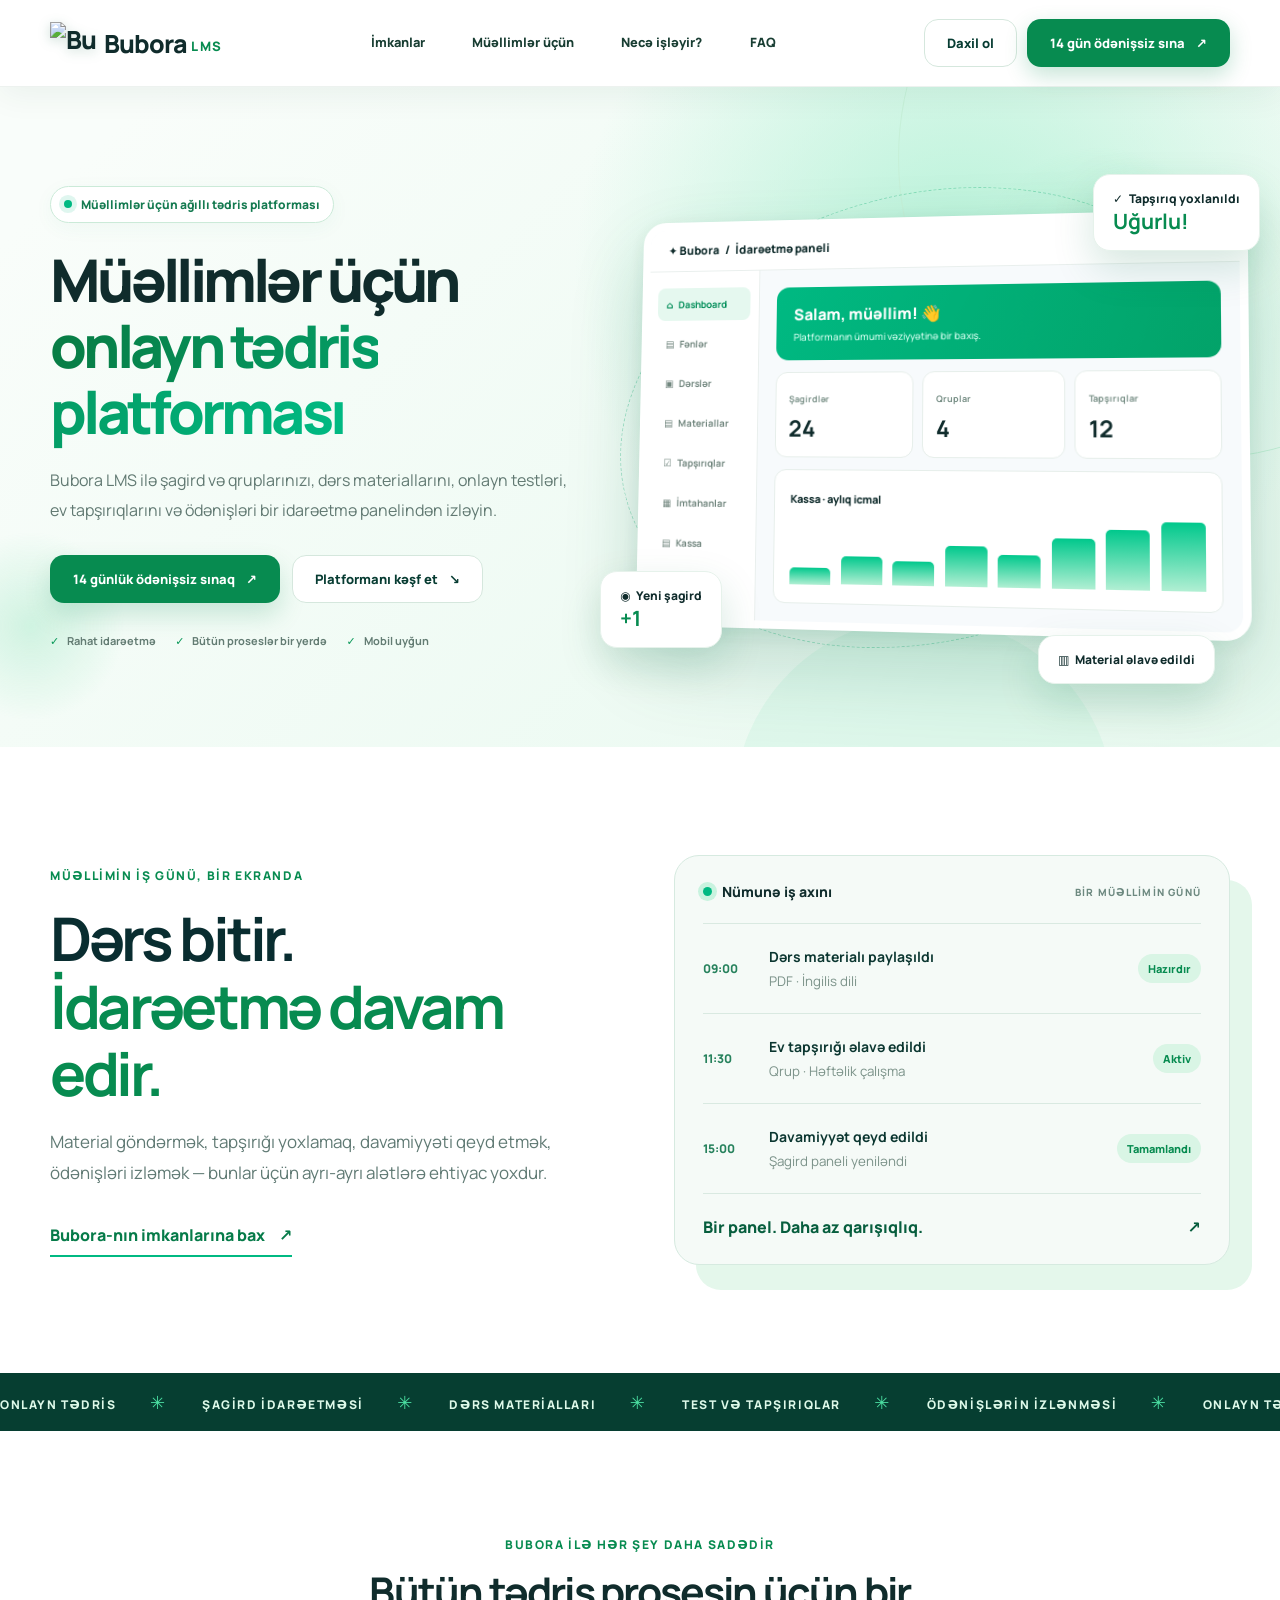
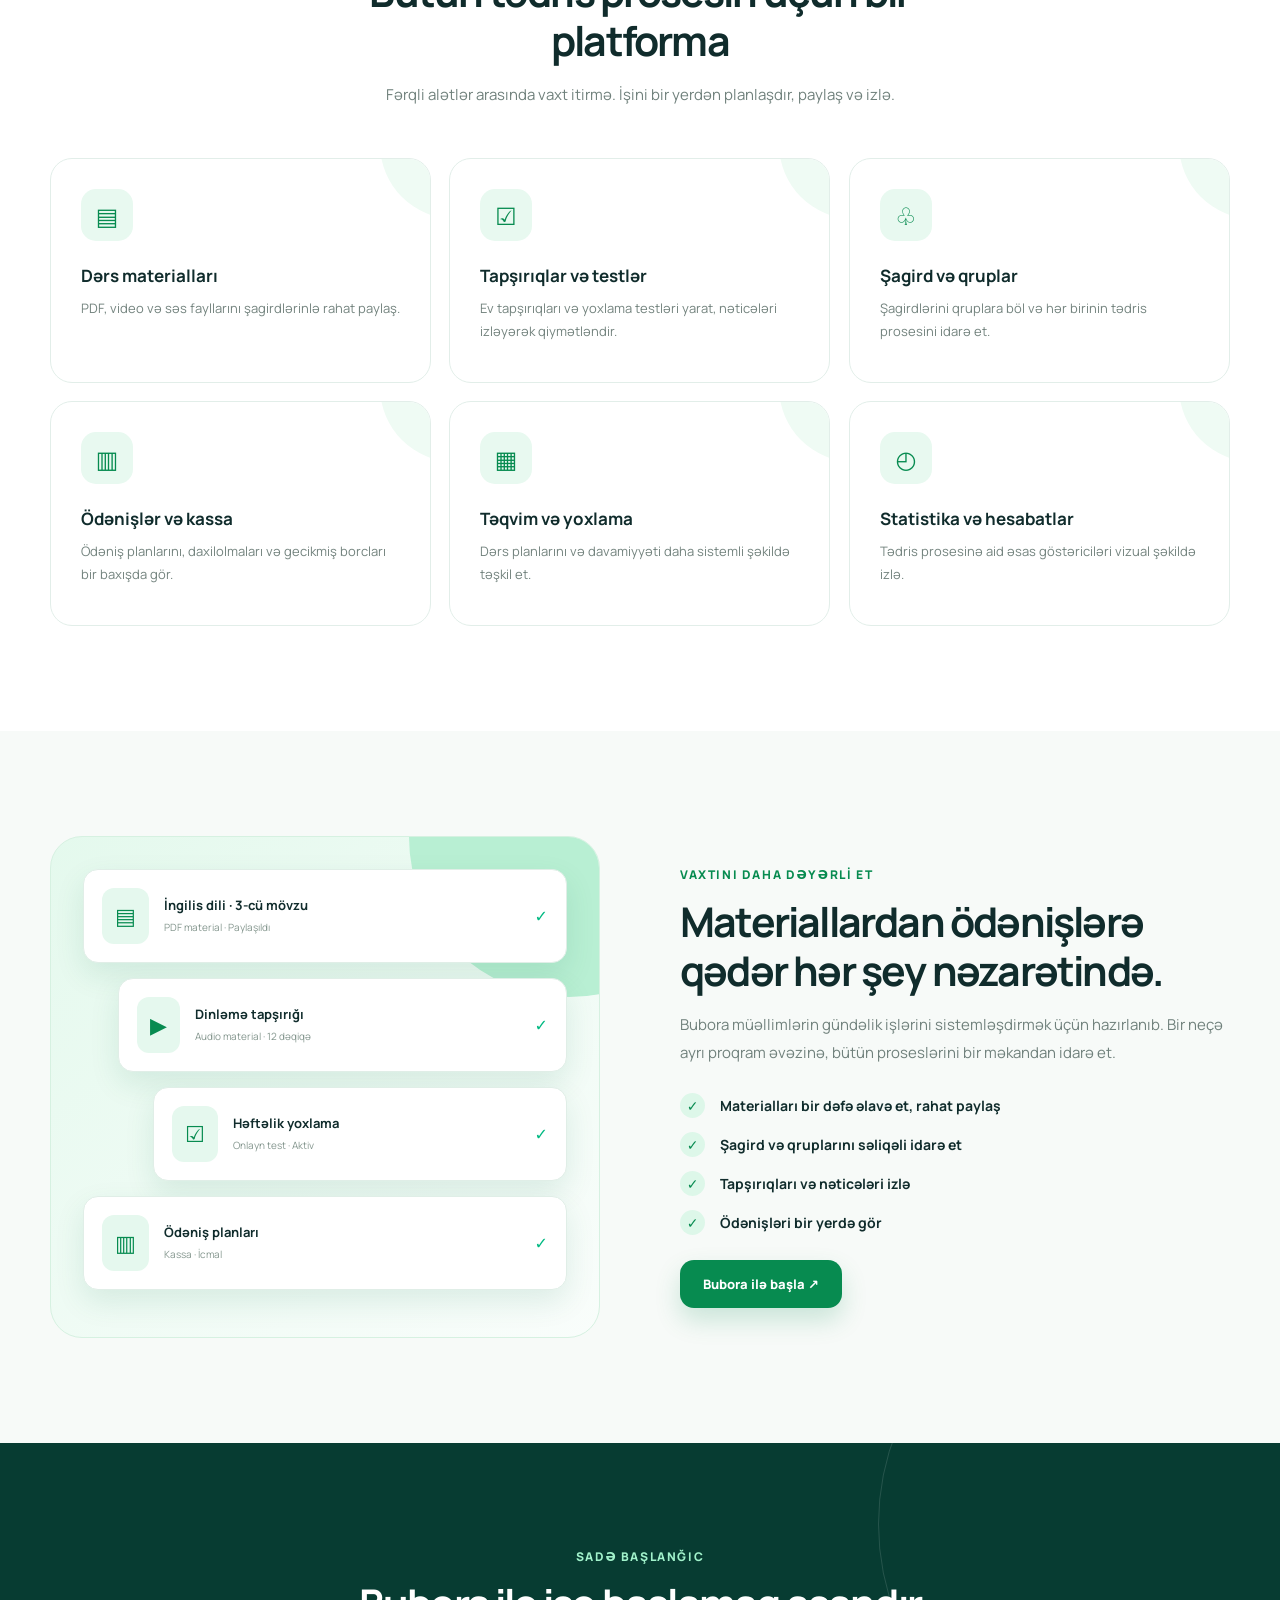
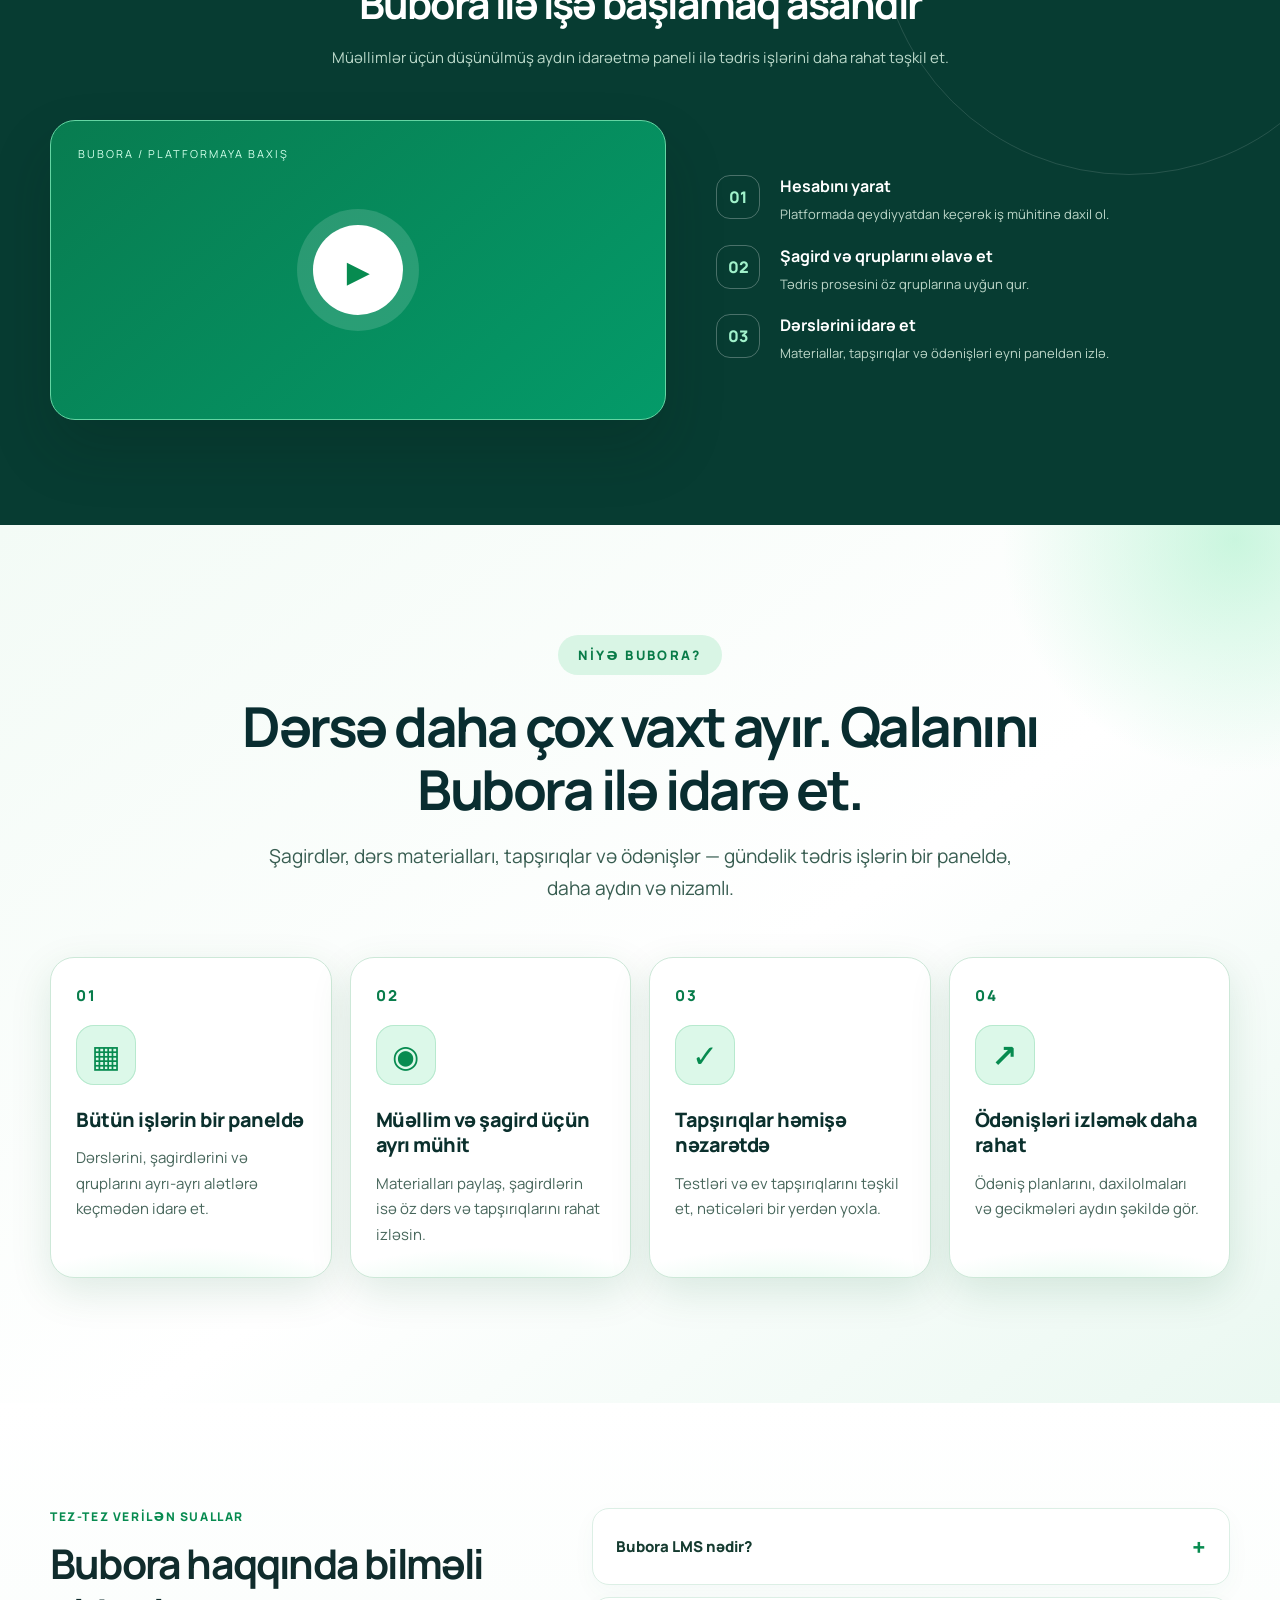
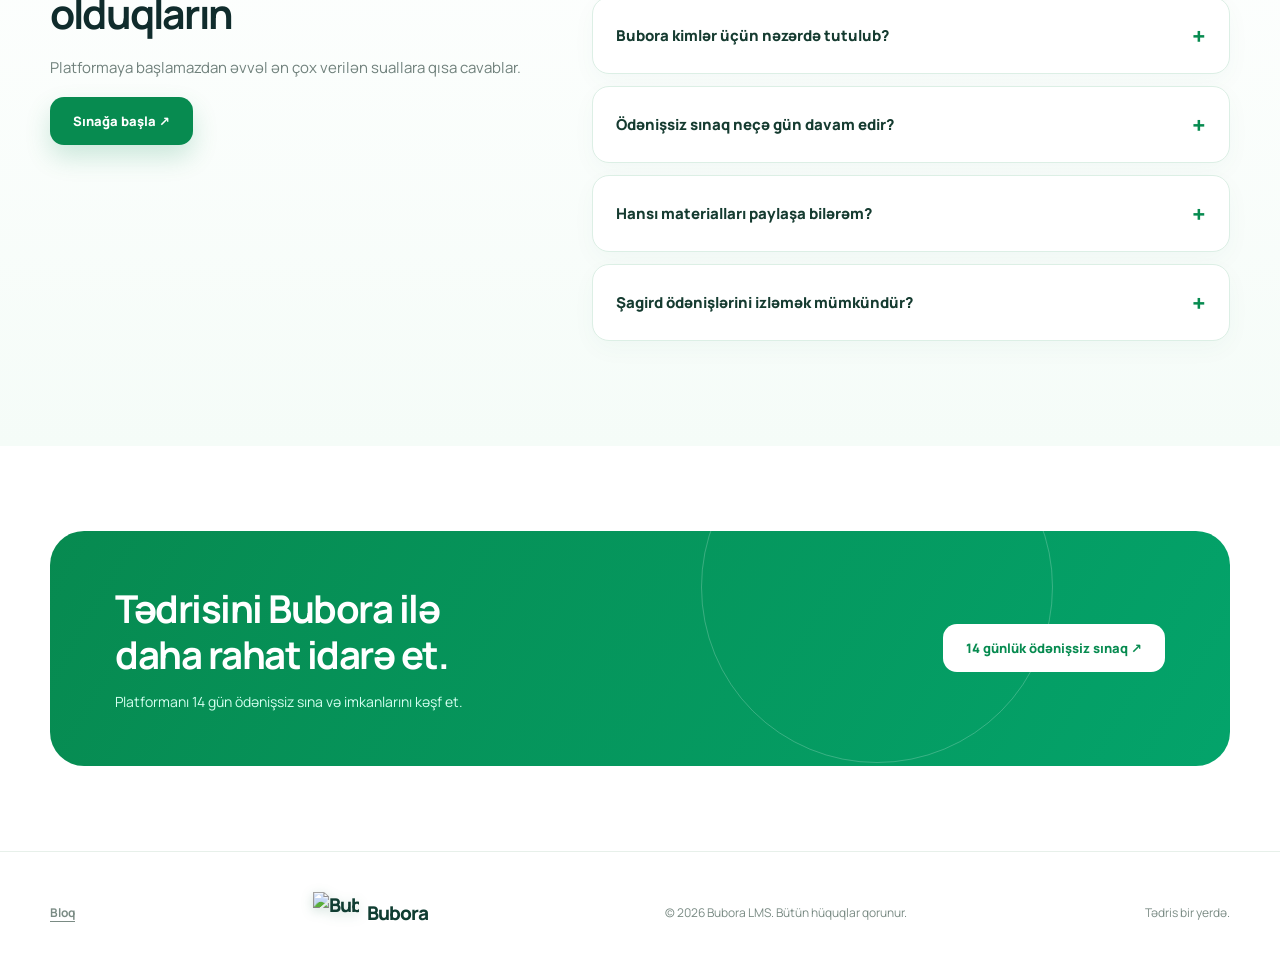
==== commit aaac9262: "SEO: canonical and OG metadata; add blog link to footer" ====
--- a/index.html
+++ b/index.html
@@ -3,12 +3,13 @@
 <html lang="az">
 <head>
 <meta name="google-site-verification" content="_PWs0zrtoxSVSQvLJSoAUag6D_rpE3SCcFDsaWnR3WY" />
-<script async src="https://www.googletagmanager.com/gtm.js?id=GTM-5K4W7ZMG"></script>
-<script>
-  window.dataLayer = window.dataLayer || [];
-  function gtag(){dataLayer.push(arguments);}
-  gtag('js', new Date());
-</script>
+<!-- Google Tag Manager -->
+<script>(function(w,d,s,l,i){w[l]=w[l]||[];w[l].push({'gtm.start':
+new Date().getTime(),event:'gtm.js'});var f=d.getElementsByTagName(s)[0],
+j=d.createElement(s),dl=l!='dataLayer'?'&l='+l:'';j.async=true;j.src=
+'https://www.googletagmanager.com/gtm.js?id='+i+dl;f.parentNode.insertBefore(j,f);
+})(window,document,'script','dataLayer','GTM-WKNWBZMG');</script>
+<!-- End Google Tag Manager -->
 <!-- SEO, sosial paylaşım və stil faylları -->
 <meta charset="utf-8"/>
 <meta content="width=device-width,initial-scale=1" name="viewport"/>
@@ -34,16 +35,21 @@
    {"@context": "https://schema.org", "@type": "SoftwareApplication", "name": "Bubora LMS", "applicationCategory": "EducationalApplication", "operatingSystem": "Web", "inLanguage": "az", "description": "Azərbaycan dilində müəllimlər üçün onlayn tədris platforması: şagird və qrup idarəetməsi, dərs materialları, onlayn testlər, ev tapşırıqları, davamiyyət və ödənişlərin izlənməsi."}
   </script>
 <meta content="LMS Azərbaycan, müəllimlər üçün platforma, onlayn tədris platforması, şagird idarəetməsi, dərs idarəetməsi, onlayn test, ev tapşırıqları, müəllim paneli" name="keywords"/>
-<meta content="bubora-logo.webp" property="og:image"/>
+<meta content="https://bubora.online/assets/images/bubora-logo.png" property="og:image"/>
 <meta content="Bubora LMS ilə dərsləri, qrupları, testləri və ödənişləri bir paneldən idarə edin." name="twitter:description"/>
-<link href="assets/images/bubora-logo.png" rel="icon" type="image/webp"/>
+<link href="assets/images/bubora-logo.png" rel="icon" type="image/png"/>
 <script type="application/ld+json">
    {"@context": "https://schema.org", "@type": "FAQPage", "mainEntity": [{"@type": "Question", "name": "Bubora LMS nədir?", "acceptedAnswer": {"@type": "Answer", "text": "Bubora LMS müəllimlərin şagird, qrup, dərs materialları, test, ev tapşırığı və ödənişlərini vahid paneldən idarə etməsinə kömək edən onlayn tədris platformasıdır."}}, {"@type": "Question", "name": "Bubora kimlər üçün nəzərdə tutulub?", "acceptedAnswer": {"@type": "Answer", "text": "Platforma fərdi müəllimlər və onlayn dərs keçirən tədris mütəxəssisləri üçün nəzərdə tutulub."}}, {"@type": "Question", "name": "Ödənişsiz sınaq neçə gün davam edir?", "acceptedAnswer": {"@type": "Answer", "text": "Bubora imkanlarını 14 gün ödənişsiz sınaqdan keçirə bilərsiniz."}}, {"@type": "Question", "name": "Hansı materialları paylaşa bilərəm?", "acceptedAnswer": {"@type": "Answer", "text": "Dərs materiallarını PDF, video və səs formatlarında paylaşa, tapşırıqlar və testlər hazırlaya bilərsiniz."}}, {"@type": "Question", "name": "Şagird ödənişlərini izləmək mümkündür?", "acceptedAnswer": {"@type": "Answer", "text": "Bəli. Ödəniş planları, daxilolmalar və gecikmiş borclar kassa bölməsində izlənə bilər."}}]}
   </script>
 
 
+<link rel="canonical" href="https://bubora.online/"/>
+<meta property="og:url" content="https://bubora.online/"/>
 </head>
 <body>
+<!-- Google Tag Manager (noscript) -->
+<noscript><iframe src="https://www.googletagmanager.com/ns.html?id=GTM-WKNWBZMG" height="0" width="0" style="display:none;visibility:hidden"></iframe></noscript>
+<!-- End Google Tag Manager (noscript) -->
 <div aria-hidden="true" class="scroll-progress" id="scrollProgress">
 </div>
 <a class="skip-link" href="#home">
@@ -797,6 +803,7 @@
 </main>
 <footer class="footer">
 <div class="wrap footer-inner">
+<a href="/bloq.html" style="color:inherit;font-weight:700;text-decoration:underline;text-underline-offset:4px">Bloq</a>
 <a class="logo" href="#home">
 <img alt="Bubora LMS yaşıl bayquş loqosu" class="brand-owl" height="42" src="assets/images/bubora-logo.png" width="46"/>
      Bubora
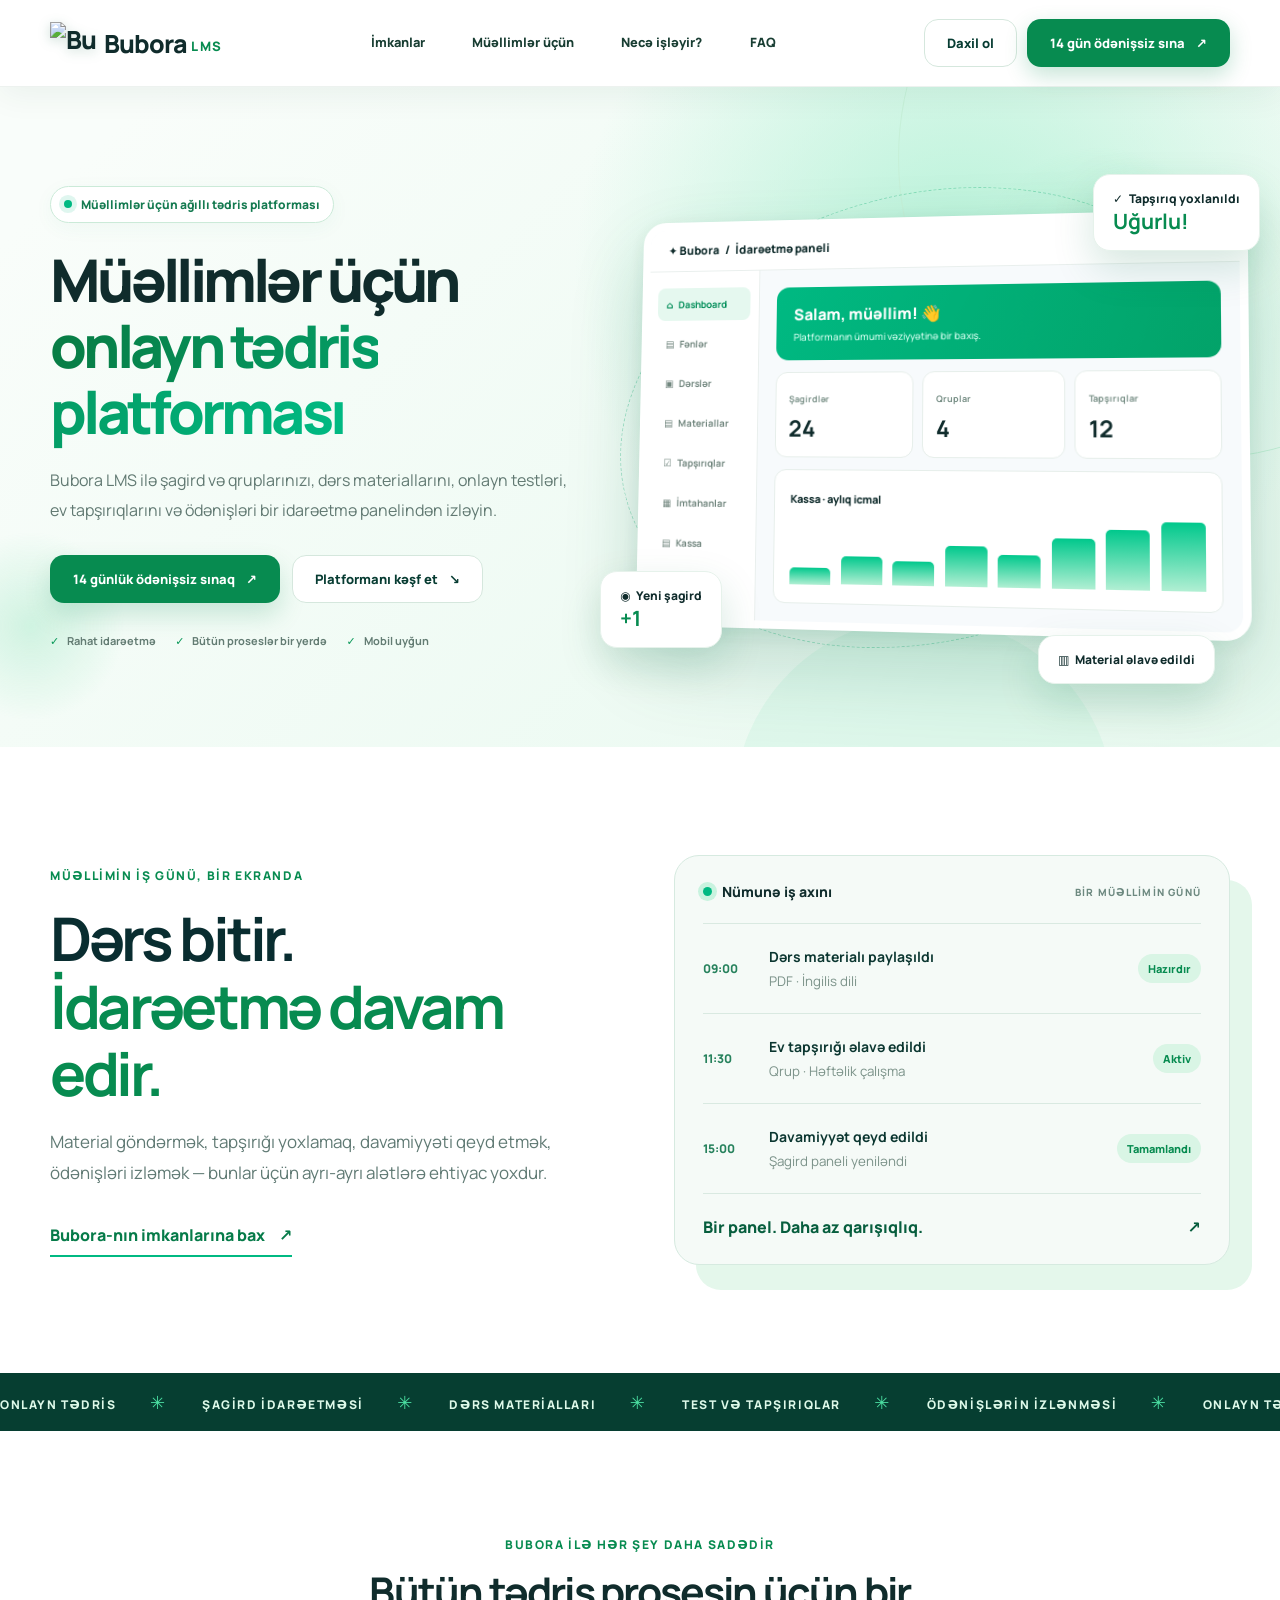
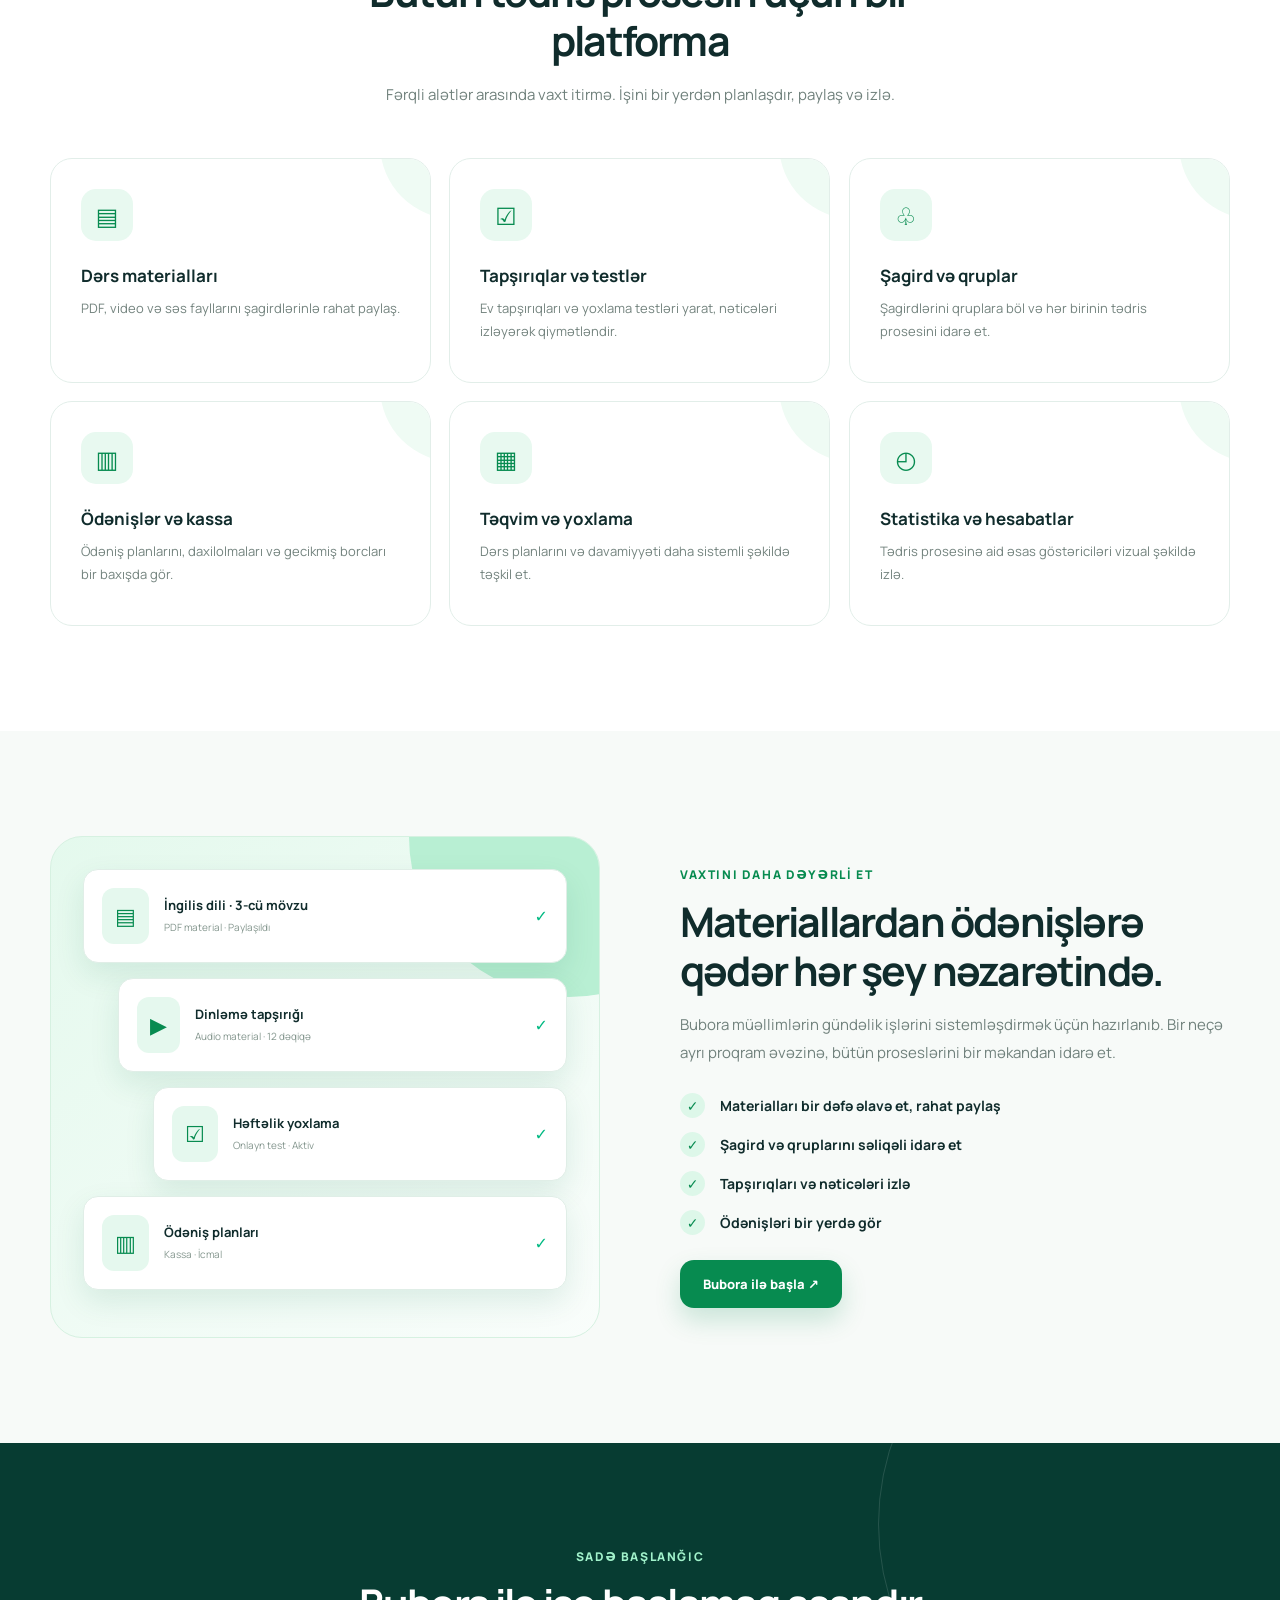
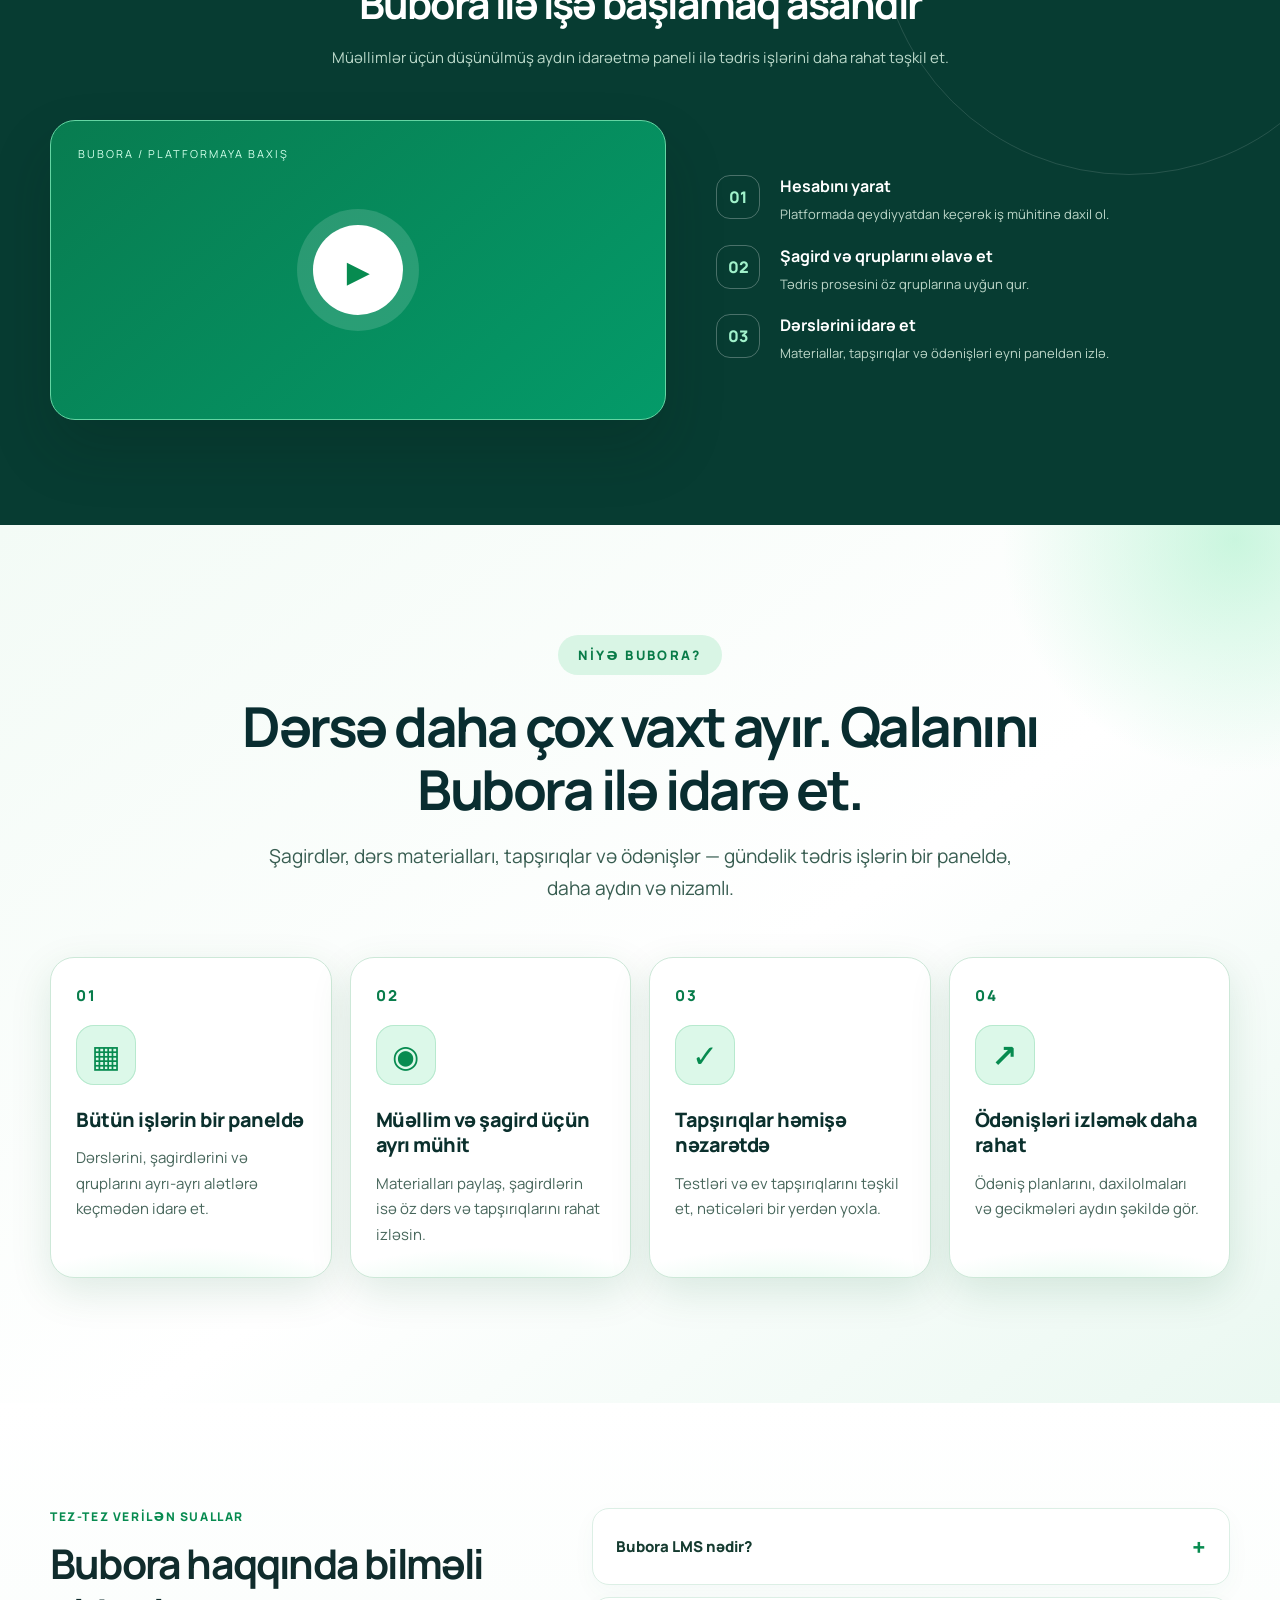
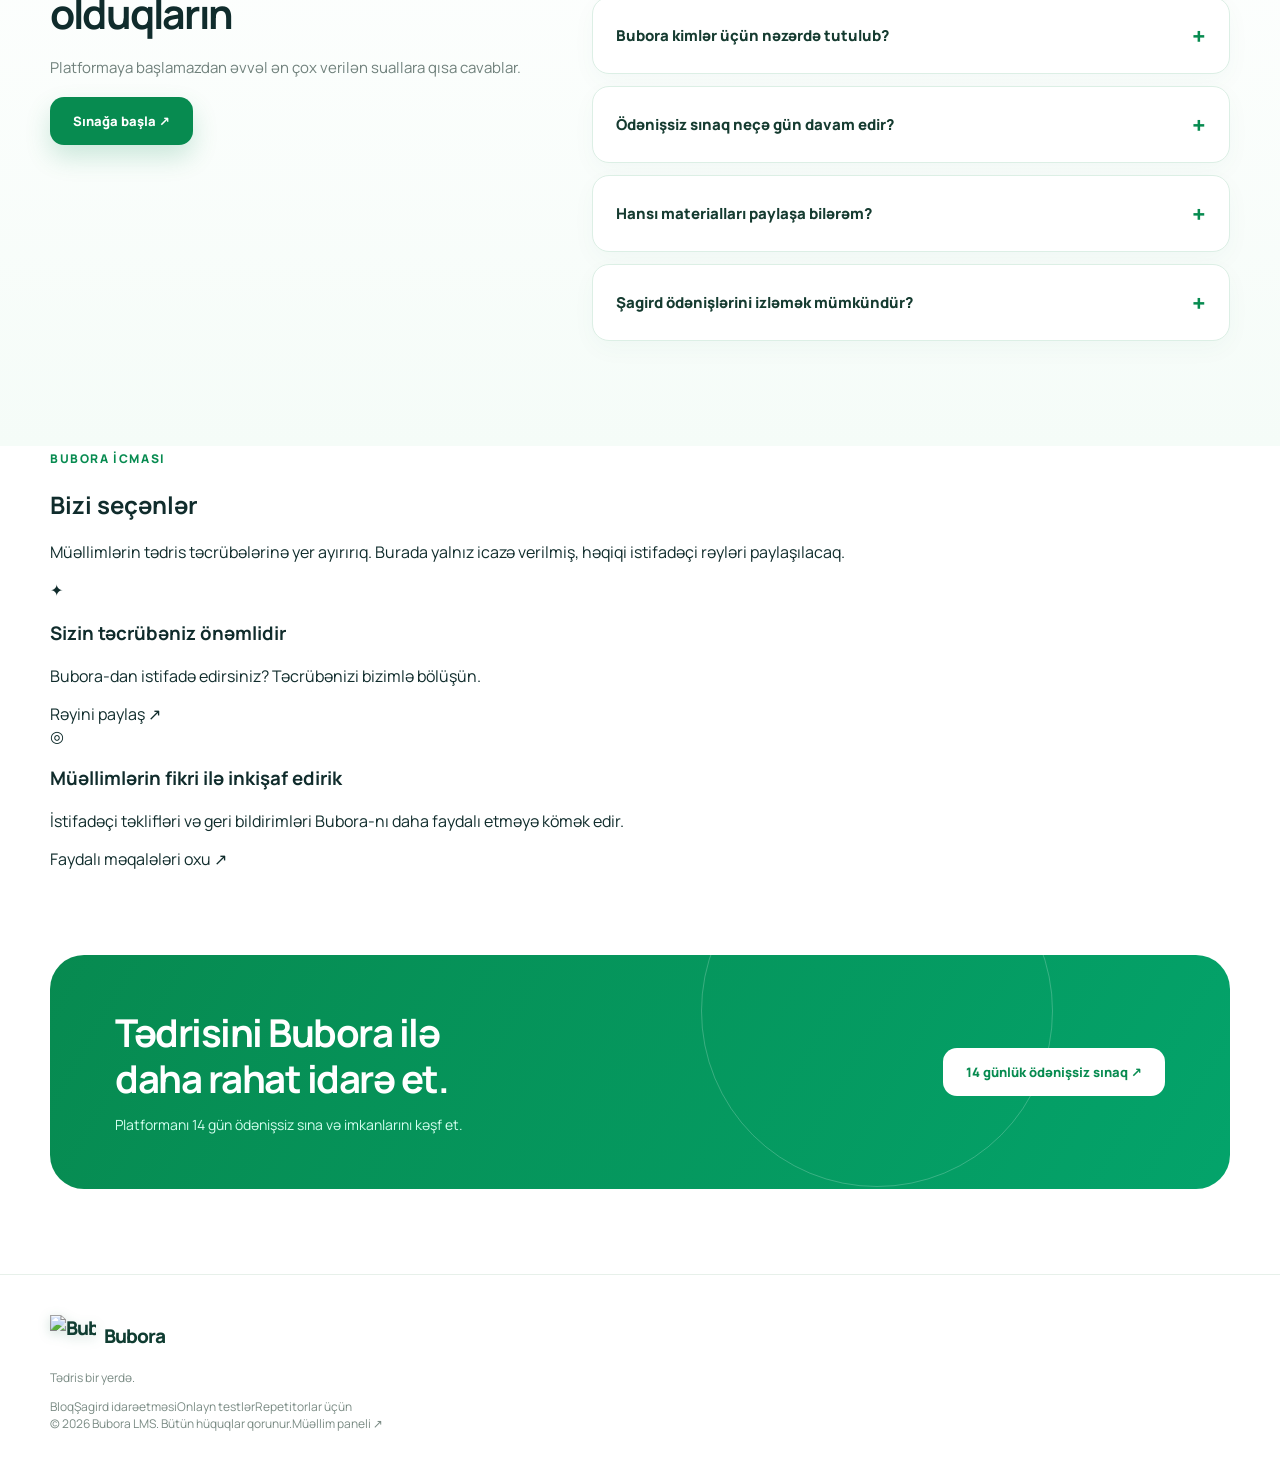
==== commit 7f7f41bc: "Improve footer layout and add Bizi secenler feedback section" ====
--- a/index.html
+++ b/index.html
@@ -781,6 +781,19 @@
 </div>
 </div>
 </section>
+<section class="teacher-voices" id="bizi-secenler" aria-labelledby="voices-title">
+<div class="wrap">
+<div class="teacher-voices-heading">
+<span class="kicker">BUBORA İCMASI</span>
+<h2 id="voices-title">Bizi seçənlər</h2>
+<p>Müəllimlərin tədris təcrübələrinə yer ayırırıq. Burada yalnız icazə verilmiş, həqiqi istifadəçi rəyləri paylaşılacaq.</p>
+</div>
+<div class="teacher-voices-grid">
+<article class="teacher-voices-card"><span class="teacher-voices-symbol" aria-hidden="true">✦</span><h3>Sizin təcrübəniz önəmlidir</h3><p>Bubora-dan istifadə edirsiniz? Təcrübənizi bizimlə bölüşün.</p><a href="https://wa.me/994997992779?text=Salam%2C%20Bubora%20haqq%C4%B1nda%20r%C9%99yimi%20payla%C5%9Fmaq%20ist%C9%99yir%C9%99m." target="_blank" rel="noopener noreferrer">Rəyini paylaş ↗</a></article>
+<article class="teacher-voices-card"><span class="teacher-voices-symbol" aria-hidden="true">◎</span><h3>Müəllimlərin fikri ilə inkişaf edirik</h3><p>İstifadəçi təklifləri və geri bildirimləri Bubora-nı daha faydalı etməyə kömək edir.</p><a href="/bloq.html">Faydalı məqalələri oxu ↗</a></article>
+</div>
+</div>
+</section>
 <section class="cta" id="trial">
 <div class="wrap">
 <div class="cta-inner reveal">
@@ -802,21 +815,12 @@
 </section>
 </main>
 <footer class="footer">
-<div class="wrap footer-inner">
-<a href="/bloq.html" style="color:inherit;font-weight:700;text-decoration:underline;text-underline-offset:4px">Bloq</a>
-<a class="logo" href="#home">
-<img alt="Bubora LMS yaşıl bayquş loqosu" class="brand-owl" height="42" src="assets/images/bubora-logo.png" width="46"/>
-     Bubora
-    </a>
-<span>
-     ©
-     <span id="year">
-</span>
-     Bubora LMS. Bütün hüquqlar qorunur.
-    </span>
-<span>
-     Tədris bir yerdə.
-    </span>
+<div class="wrap bubora-footer">
+<div class="bubora-footer-top">
+<div class="bubora-footer-brand"><a class="logo" href="/"><img alt="Bubora LMS yaşıl bayquş loqosu" class="brand-owl" height="42" width="46" src="assets/images/bubora-logo.png"/> Bubora</a><p>Tədris bir yerdə.</p></div>
+<nav class="bubora-footer-links" aria-label="Alt menyu"><a href="/bloq.html">Bloq</a><a href="/sagird-idareetme.html">Şagird idarəetməsi</a><a href="/onlayn-test.html">Onlayn testlər</a><a href="/repetitorlar-ucun.html">Repetitorlar üçün</a></nav>
+</div>
+<div class="bubora-footer-bottom"><span>© <span id="year"></span> Bubora LMS. Bütün hüquqlar qorunur.</span><a href="https://platform.bubora.online/" target="_blank" rel="noopener noreferrer">Müəllim paneli ↗</a></div>
 </div>
 </footer>
 <script defer src="assets/js/main.js">
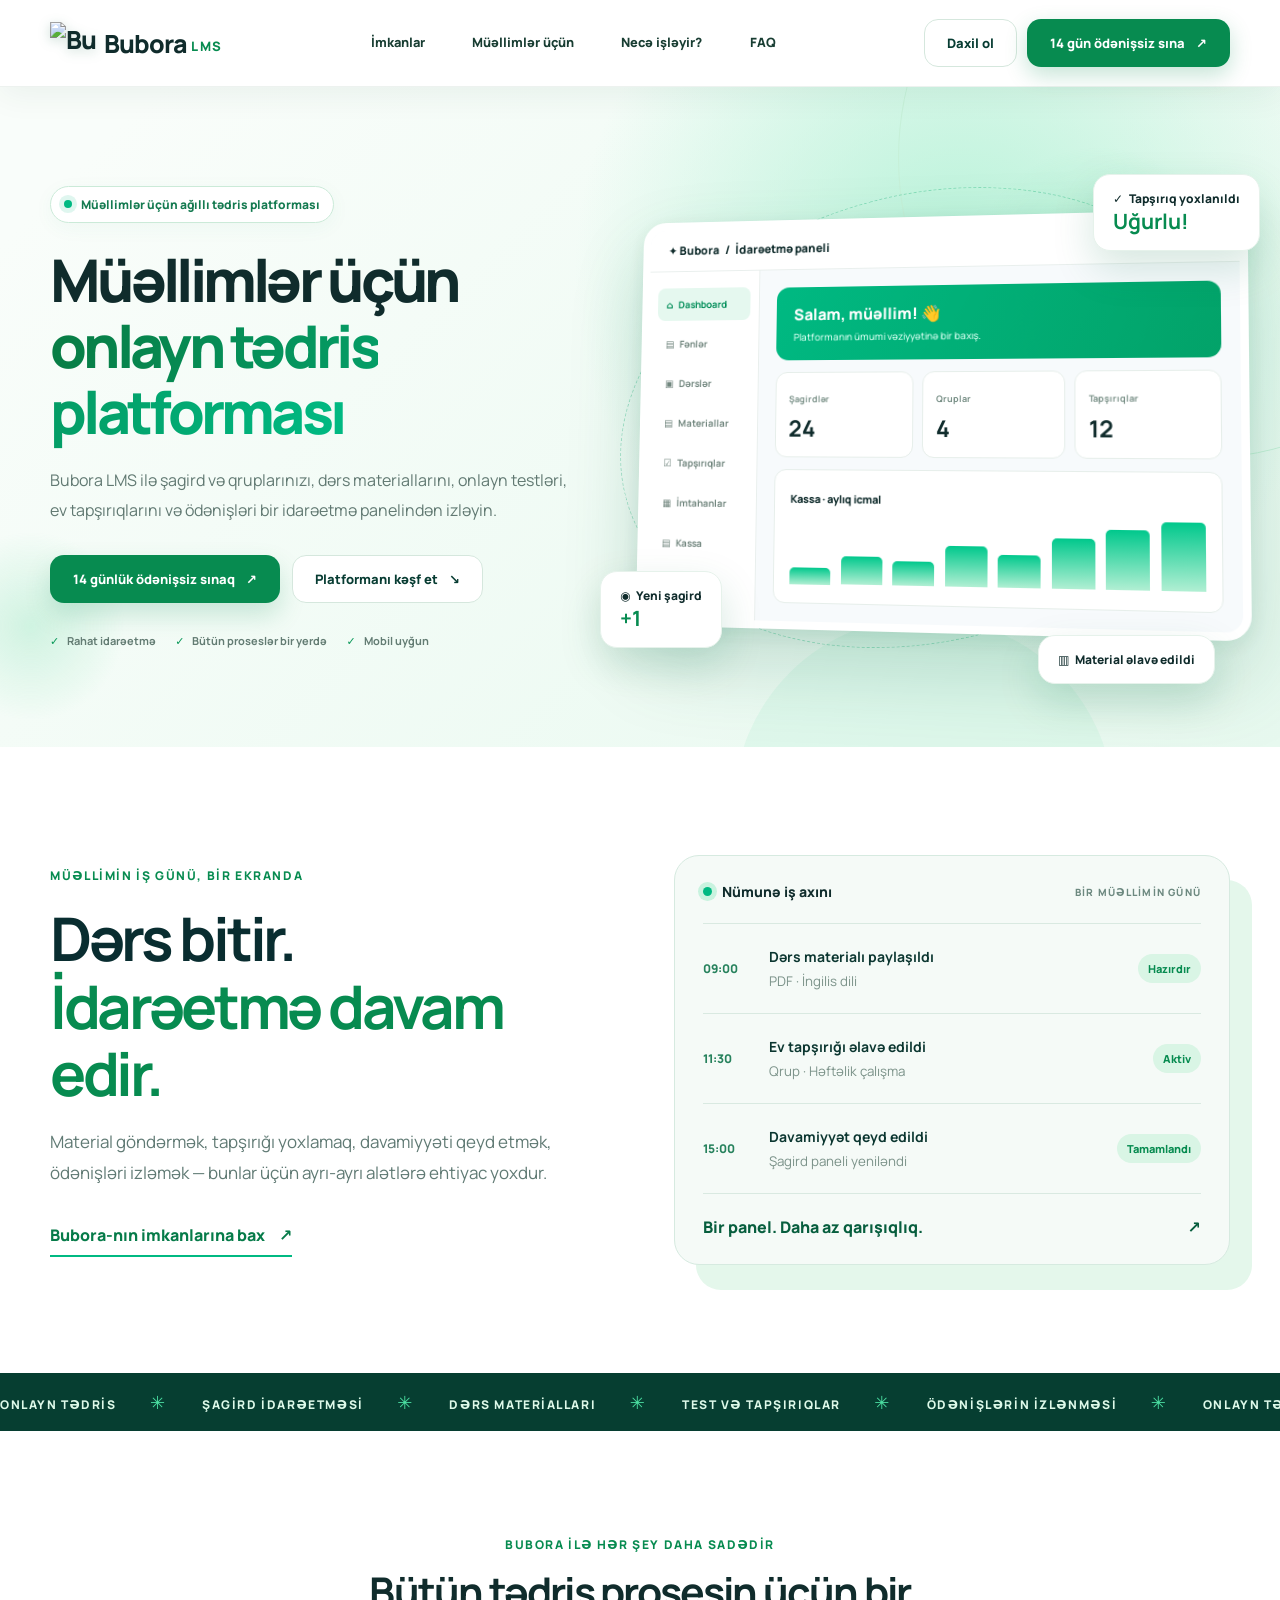
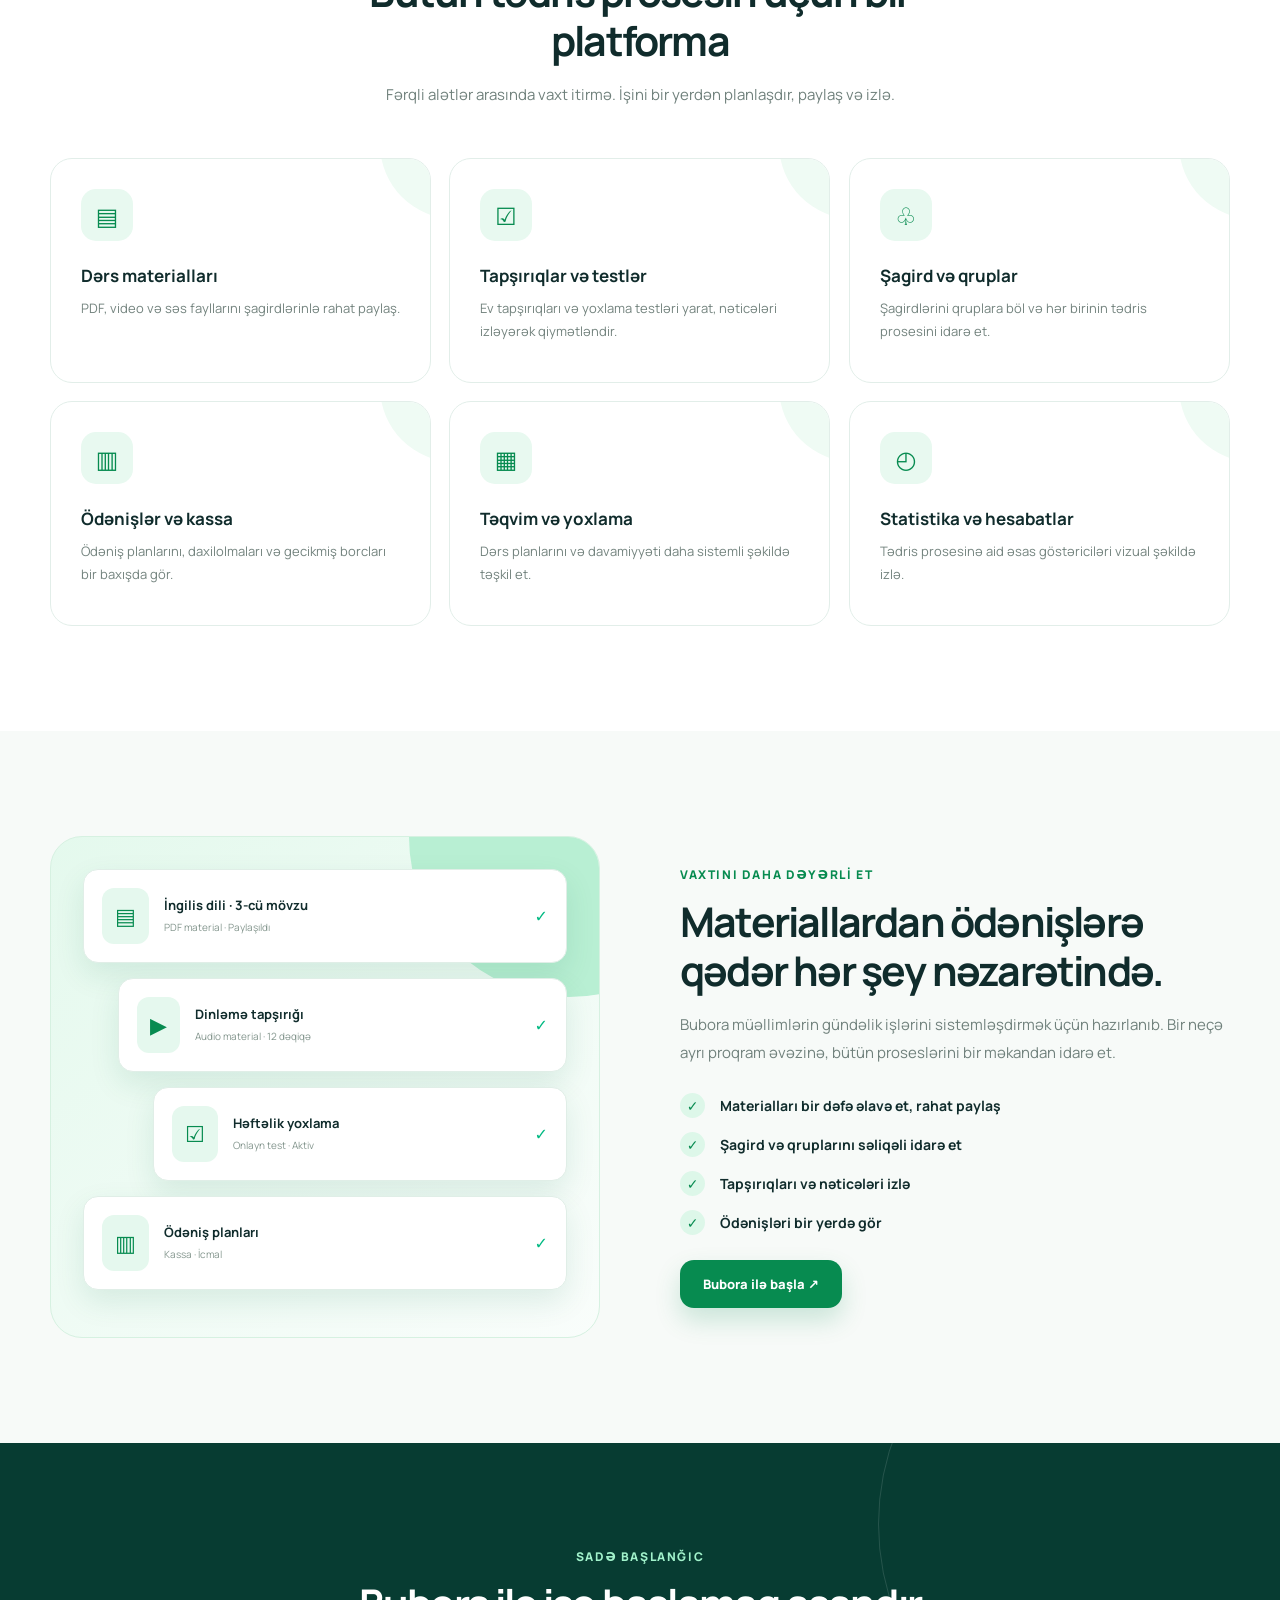
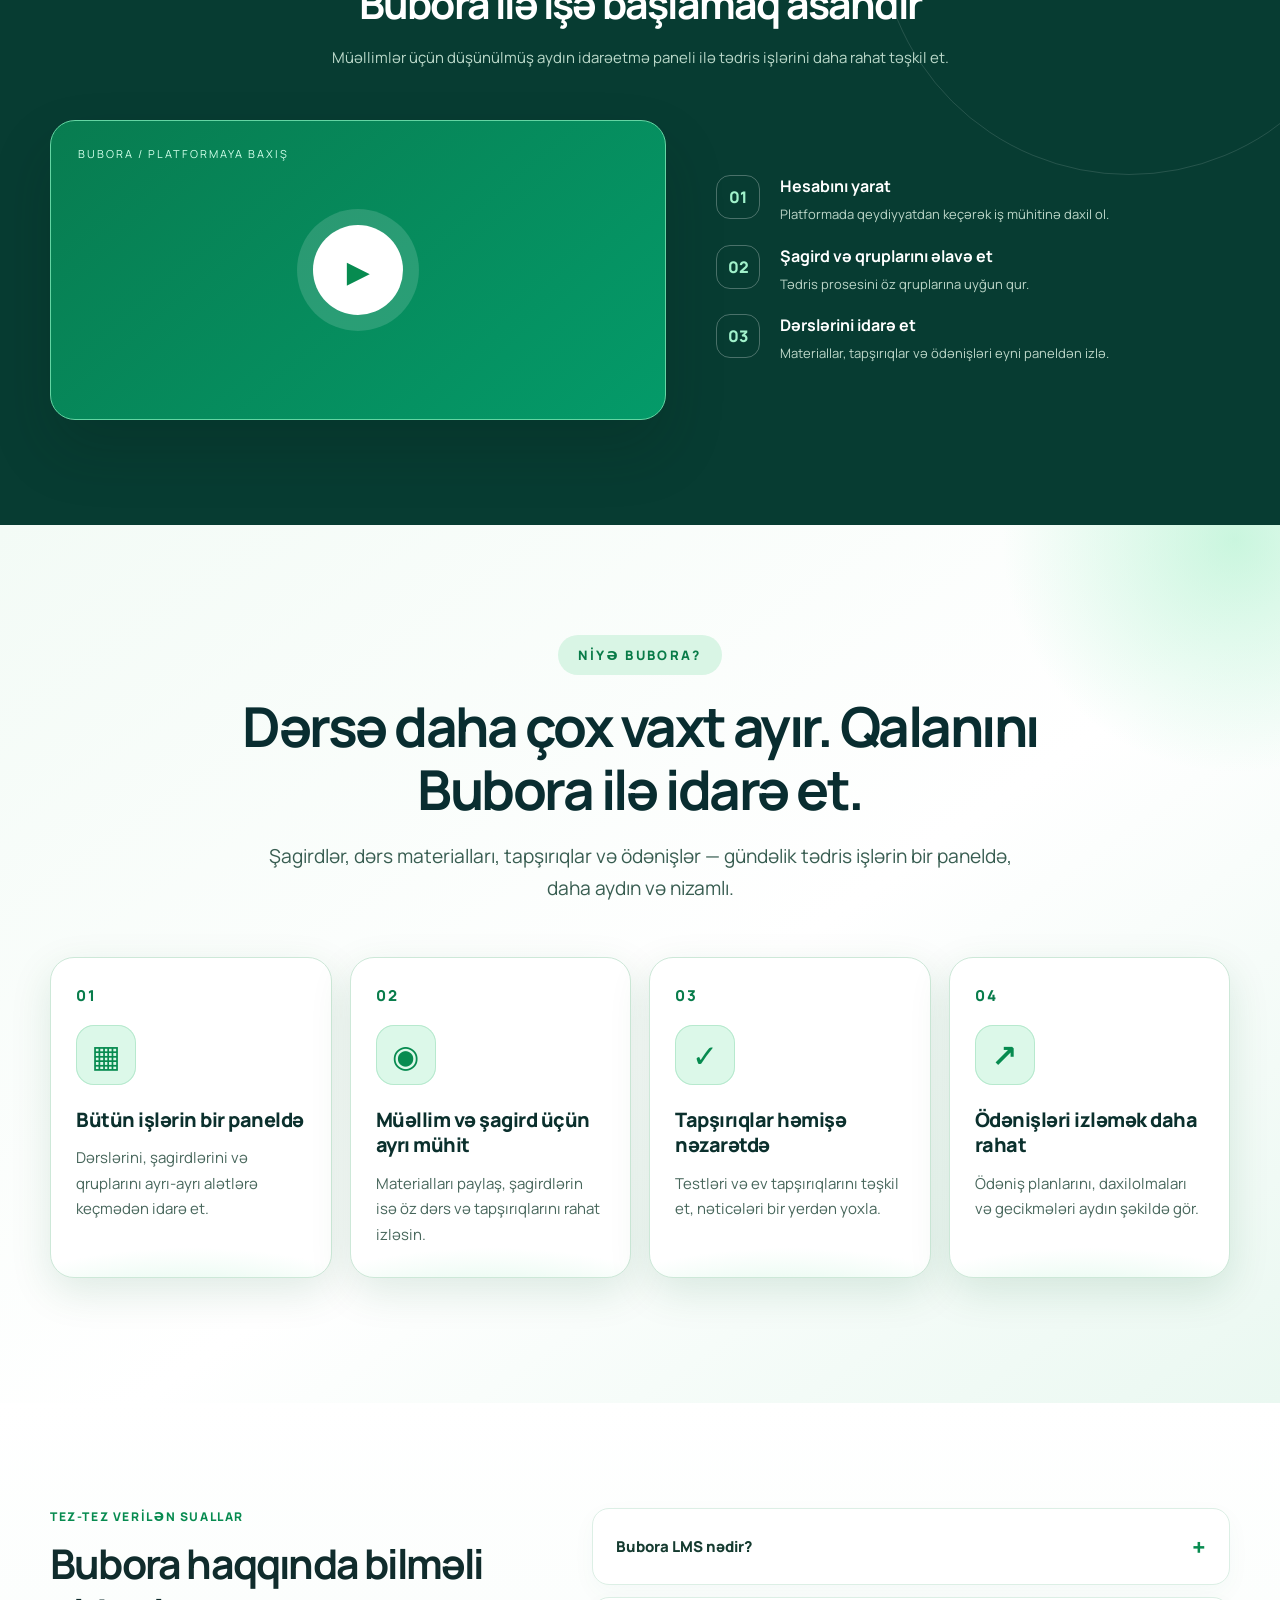
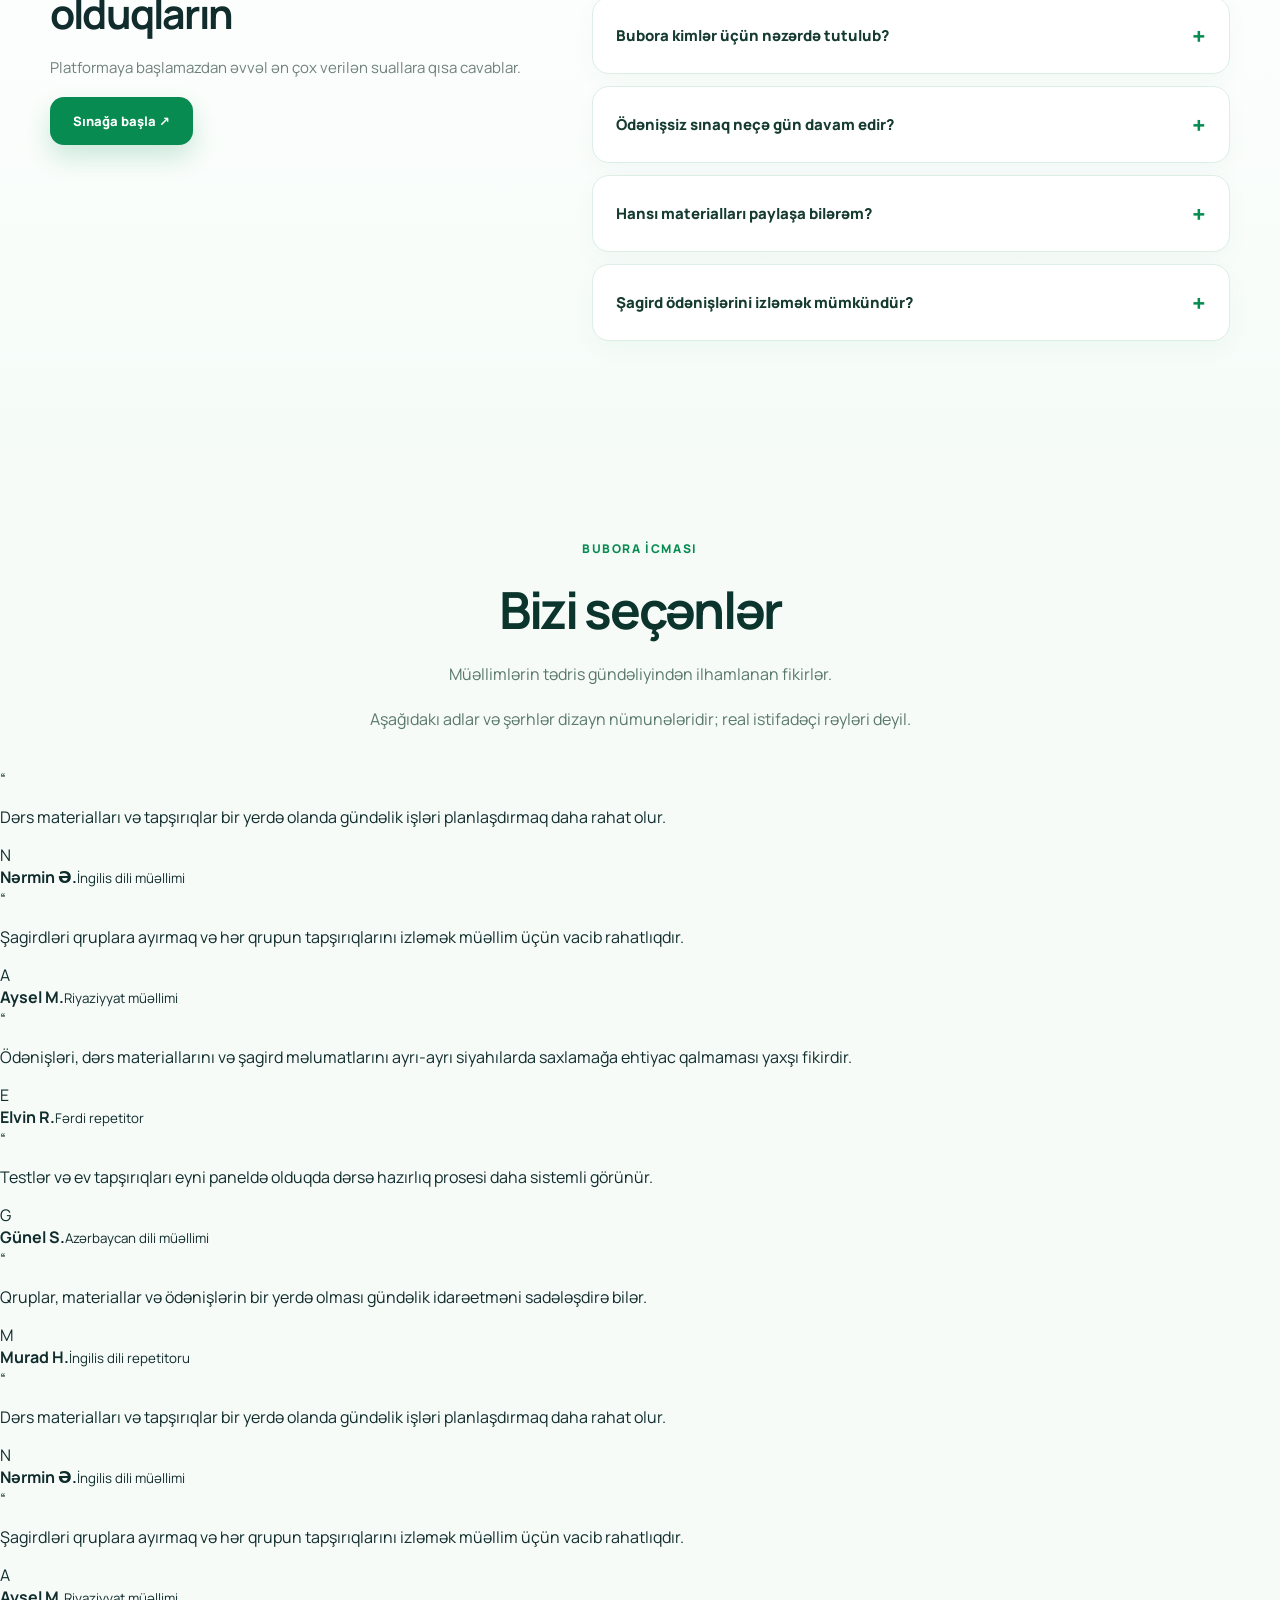
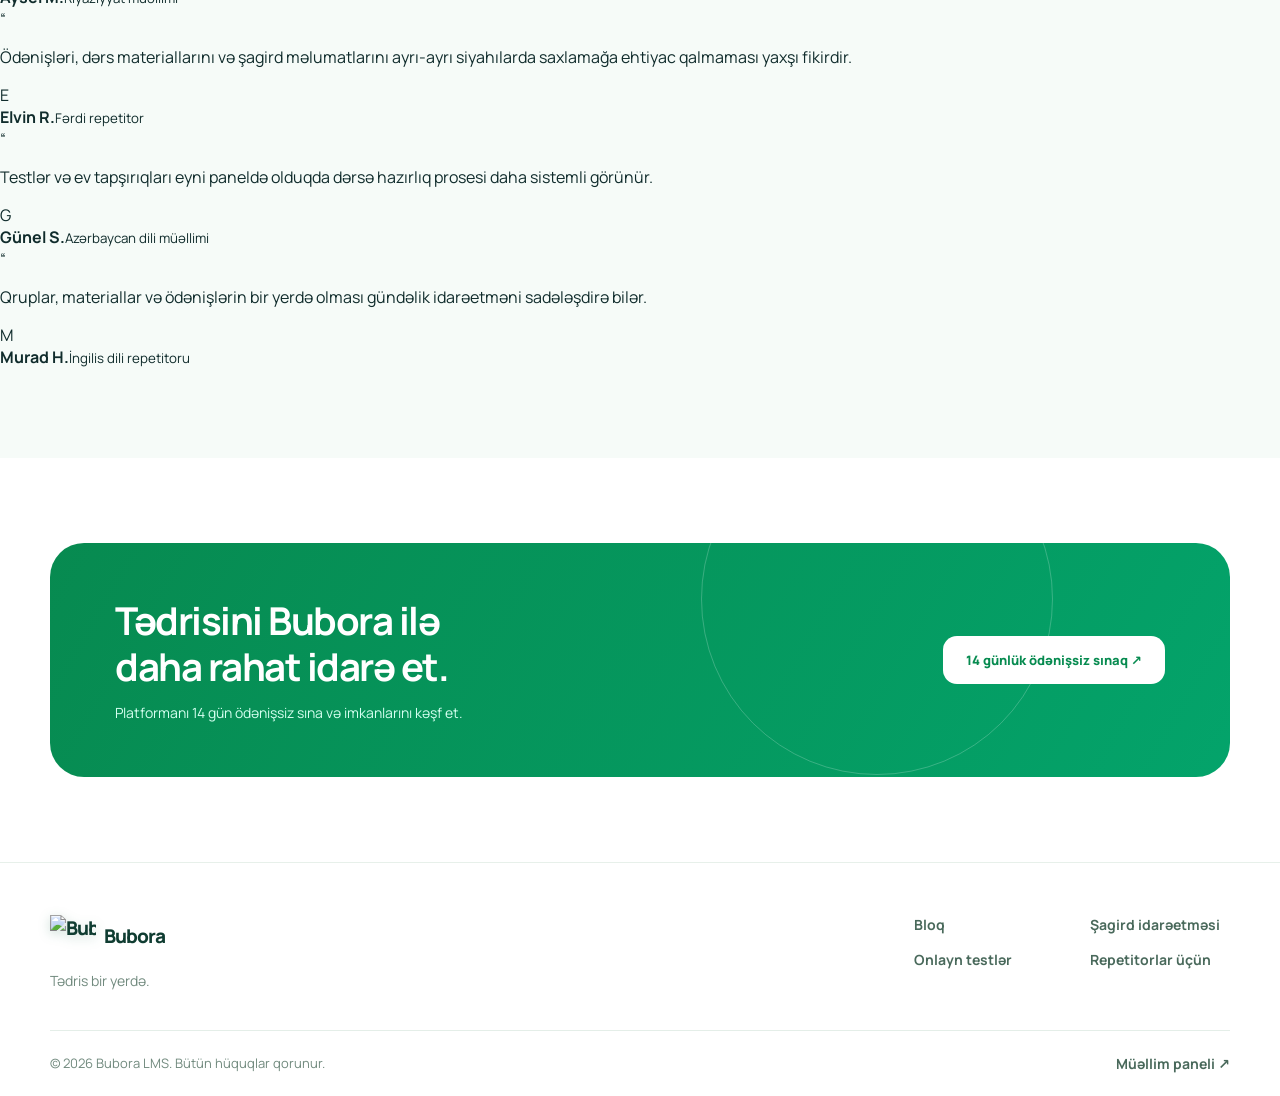
==== commit 2ae2a650: "Replace feedback cards with animated teacher-style review examples" ====
--- a/index.html
+++ b/index.html
@@ -781,19 +781,15 @@
 </div>
 </div>
 </section>
-<section class="teacher-voices" id="bizi-secenler" aria-labelledby="voices-title">
-<div class="wrap">
-<div class="teacher-voices-heading">
-<span class="kicker">BUBORA İCMASI</span>
-<h2 id="voices-title">Bizi seçənlər</h2>
-<p>Müəllimlərin tədris təcrübələrinə yer ayırırıq. Burada yalnız icazə verilmiş, həqiqi istifadəçi rəyləri paylaşılacaq.</p>
-</div>
-<div class="teacher-voices-grid">
-<article class="teacher-voices-card"><span class="teacher-voices-symbol" aria-hidden="true">✦</span><h3>Sizin təcrübəniz önəmlidir</h3><p>Bubora-dan istifadə edirsiniz? Təcrübənizi bizimlə bölüşün.</p><a href="https://wa.me/994997992779?text=Salam%2C%20Bubora%20haqq%C4%B1nda%20r%C9%99yimi%20payla%C5%9Fmaq%20ist%C9%99yir%C9%99m." target="_blank" rel="noopener noreferrer">Rəyini paylaş ↗</a></article>
-<article class="teacher-voices-card"><span class="teacher-voices-symbol" aria-hidden="true">◎</span><h3>Müəllimlərin fikri ilə inkişaf edirik</h3><p>İstifadəçi təklifləri və geri bildirimləri Bubora-nı daha faydalı etməyə kömək edir.</p><a href="/bloq.html">Faydalı məqalələri oxu ↗</a></article>
-</div>
-</div>
-</section>
+<section class="teacher-voices" id="bizi-secenler" aria-labelledby="voices-title"><div class="wrap teacher-voices-heading"><span class="kicker">BUBORA İCMASI</span><h2 id="voices-title">Bizi seçənlər</h2><p>Müəllimlərin tədris gündəliyindən ilhamlanan fikirlər.</p><p class="teacher-review-disclosure">Aşağıdakı adlar və şərhlər dizayn nümunələridir; real istifadəçi rəyləri deyil.</p></div><div class="teacher-review-window" aria-label="Müəllim rəyi üslubunda nümunə kartlar"><div class="teacher-review-track"><div class="teacher-review-set"><article class="teacher-review-card"><span class="teacher-review-quote-mark" aria-hidden="true">“</span><p class="teacher-review-text">Dərs materialları və tapşırıqlar bir yerdə olanda gündəlik işləri planlaşdırmaq daha rahat olur.</p><div class="teacher-review-person"><span class="teacher-review-avatar" aria-hidden="true">N</span><div><strong>Nərmin Ə.</strong><small>İngilis dili müəllimi</small></div></div></article>
+<article class="teacher-review-card"><span class="teacher-review-quote-mark" aria-hidden="true">“</span><p class="teacher-review-text">Şagirdləri qruplara ayırmaq və hər qrupun tapşırıqlarını izləmək müəllim üçün vacib rahatlıqdır.</p><div class="teacher-review-person"><span class="teacher-review-avatar" aria-hidden="true">A</span><div><strong>Aysel M.</strong><small>Riyaziyyat müəllimi</small></div></div></article>
+<article class="teacher-review-card"><span class="teacher-review-quote-mark" aria-hidden="true">“</span><p class="teacher-review-text">Ödənişləri, dərs materiallarını və şagird məlumatlarını ayrı-ayrı siyahılarda saxlamağa ehtiyac qalmaması yaxşı fikirdir.</p><div class="teacher-review-person"><span class="teacher-review-avatar" aria-hidden="true">E</span><div><strong>Elvin R.</strong><small>Fərdi repetitor</small></div></div></article>
+<article class="teacher-review-card"><span class="teacher-review-quote-mark" aria-hidden="true">“</span><p class="teacher-review-text">Testlər və ev tapşırıqları eyni paneldə olduqda dərsə hazırlıq prosesi daha sistemli görünür.</p><div class="teacher-review-person"><span class="teacher-review-avatar" aria-hidden="true">G</span><div><strong>Günel S.</strong><small>Azərbaycan dili müəllimi</small></div></div></article>
+<article class="teacher-review-card"><span class="teacher-review-quote-mark" aria-hidden="true">“</span><p class="teacher-review-text">Qruplar, materiallar və ödənişlərin bir yerdə olması gündəlik idarəetməni sadələşdirə bilər.</p><div class="teacher-review-person"><span class="teacher-review-avatar" aria-hidden="true">M</span><div><strong>Murad H.</strong><small>İngilis dili repetitoru</small></div></div></article></div><div class="teacher-review-set" aria-hidden="true"><article class="teacher-review-card"><span class="teacher-review-quote-mark" aria-hidden="true">“</span><p class="teacher-review-text">Dərs materialları və tapşırıqlar bir yerdə olanda gündəlik işləri planlaşdırmaq daha rahat olur.</p><div class="teacher-review-person"><span class="teacher-review-avatar" aria-hidden="true">N</span><div><strong>Nərmin Ə.</strong><small>İngilis dili müəllimi</small></div></div></article>
+<article class="teacher-review-card"><span class="teacher-review-quote-mark" aria-hidden="true">“</span><p class="teacher-review-text">Şagirdləri qruplara ayırmaq və hər qrupun tapşırıqlarını izləmək müəllim üçün vacib rahatlıqdır.</p><div class="teacher-review-person"><span class="teacher-review-avatar" aria-hidden="true">A</span><div><strong>Aysel M.</strong><small>Riyaziyyat müəllimi</small></div></div></article>
+<article class="teacher-review-card"><span class="teacher-review-quote-mark" aria-hidden="true">“</span><p class="teacher-review-text">Ödənişləri, dərs materiallarını və şagird məlumatlarını ayrı-ayrı siyahılarda saxlamağa ehtiyac qalmaması yaxşı fikirdir.</p><div class="teacher-review-person"><span class="teacher-review-avatar" aria-hidden="true">E</span><div><strong>Elvin R.</strong><small>Fərdi repetitor</small></div></div></article>
+<article class="teacher-review-card"><span class="teacher-review-quote-mark" aria-hidden="true">“</span><p class="teacher-review-text">Testlər və ev tapşırıqları eyni paneldə olduqda dərsə hazırlıq prosesi daha sistemli görünür.</p><div class="teacher-review-person"><span class="teacher-review-avatar" aria-hidden="true">G</span><div><strong>Günel S.</strong><small>Azərbaycan dili müəllimi</small></div></div></article>
+<article class="teacher-review-card"><span class="teacher-review-quote-mark" aria-hidden="true">“</span><p class="teacher-review-text">Qruplar, materiallar və ödənişlərin bir yerdə olması gündəlik idarəetməni sadələşdirə bilər.</p><div class="teacher-review-person"><span class="teacher-review-avatar" aria-hidden="true">M</span><div><strong>Murad H.</strong><small>İngilis dili repetitoru</small></div></div></article></div></div></div></section>
 <section class="cta" id="trial">
 <div class="wrap">
 <div class="cta-inner reveal">
--- a/assets/css/styles.css
+++ b/assets/css/styles.css
@@ -1379,4 +1379,26 @@
 @media (max-width: 390px) {
   .nav-cta { display:none; }
   .brand-owl { width:31px; height:31px; }
-}+}
+/* Bubora footer and teacher voices: isolated additions; existing site styling preserved */
+.teacher-voices{padding:90px 0;background:#f6fbf8}
+.teacher-voices-heading{max-width:730px;margin:0 auto 34px;text-align:center}
+.teacher-voices-heading h2{font-size:clamp(32px,4vw,52px);letter-spacing:-.045em;color:#0a342c;margin:16px 0}
+.teacher-voices-heading p{color:#59786b;line-height:1.8;font-size:16px}
+.teacher-voices-grid{display:grid;grid-template-columns:repeat(2,minmax(0,1fr));gap:20px;max-width:970px;margin:auto}
+.teacher-voices-card{background:#fff;border:1px solid #d8ebe0;border-radius:22px;padding:32px;box-shadow:0 12px 35px #063d3110;transition:transform .3s,box-shadow .3s}
+.teacher-voices-card:hover{transform:translateY(-5px);box-shadow:0 20px 42px #063d311b}
+.teacher-voices-symbol{display:grid;place-items:center;background:#e3f8eb;color:#078b50;border-radius:14px;width:48px;height:48px;font-size:25px}
+.teacher-voices-card h3{font-size:21px;line-height:1.4;color:#103d32;margin:20px 0 10px}
+.teacher-voices-card p{color:#59786b;line-height:1.75}
+.teacher-voices-card a{color:#078b50;font-weight:800;text-decoration:none}
+.footer{padding:0;background:#fff}
+.bubora-footer-top{display:flex;justify-content:space-between;align-items:start;gap:40px;padding:52px 0 40px}
+.bubora-footer-brand .logo{display:inline-flex;align-items:center;gap:10px}
+.bubora-footer-brand p{margin:14px 0 0;color:#718a7e;font-size:14px}
+.bubora-footer-links{display:grid;grid-template-columns:repeat(2,minmax(140px,1fr));gap:16px 36px}
+.bubora-footer-links a,.bubora-footer-bottom a{color:#49695b;text-decoration:none;font-weight:700;font-size:14px}
+.bubora-footer-links a:hover,.bubora-footer-bottom a:hover{color:#078b50}
+.bubora-footer-bottom{border-top:1px solid #e4eee8;display:flex;justify-content:space-between;gap:20px;padding:23px 0;color:#718a7e;font-size:13px}
+@media(max-width:700px){.teacher-voices{padding:65px 0}.teacher-voices-grid{grid-template-columns:1fr}.teacher-voices-card{padding:24px}.bubora-footer-top{flex-direction:column;gap:30px;padding:38px 0}.bubora-footer-links{grid-template-columns:repeat(2,minmax(0,1fr));width:100%;gap:18px}.bubora-footer-bottom{flex-direction:column;gap:12px}}
+@media(prefers-reduced-motion:reduce){.teacher-voices-card{transition:none}.teacher-voices-card:hover{transform:none}}
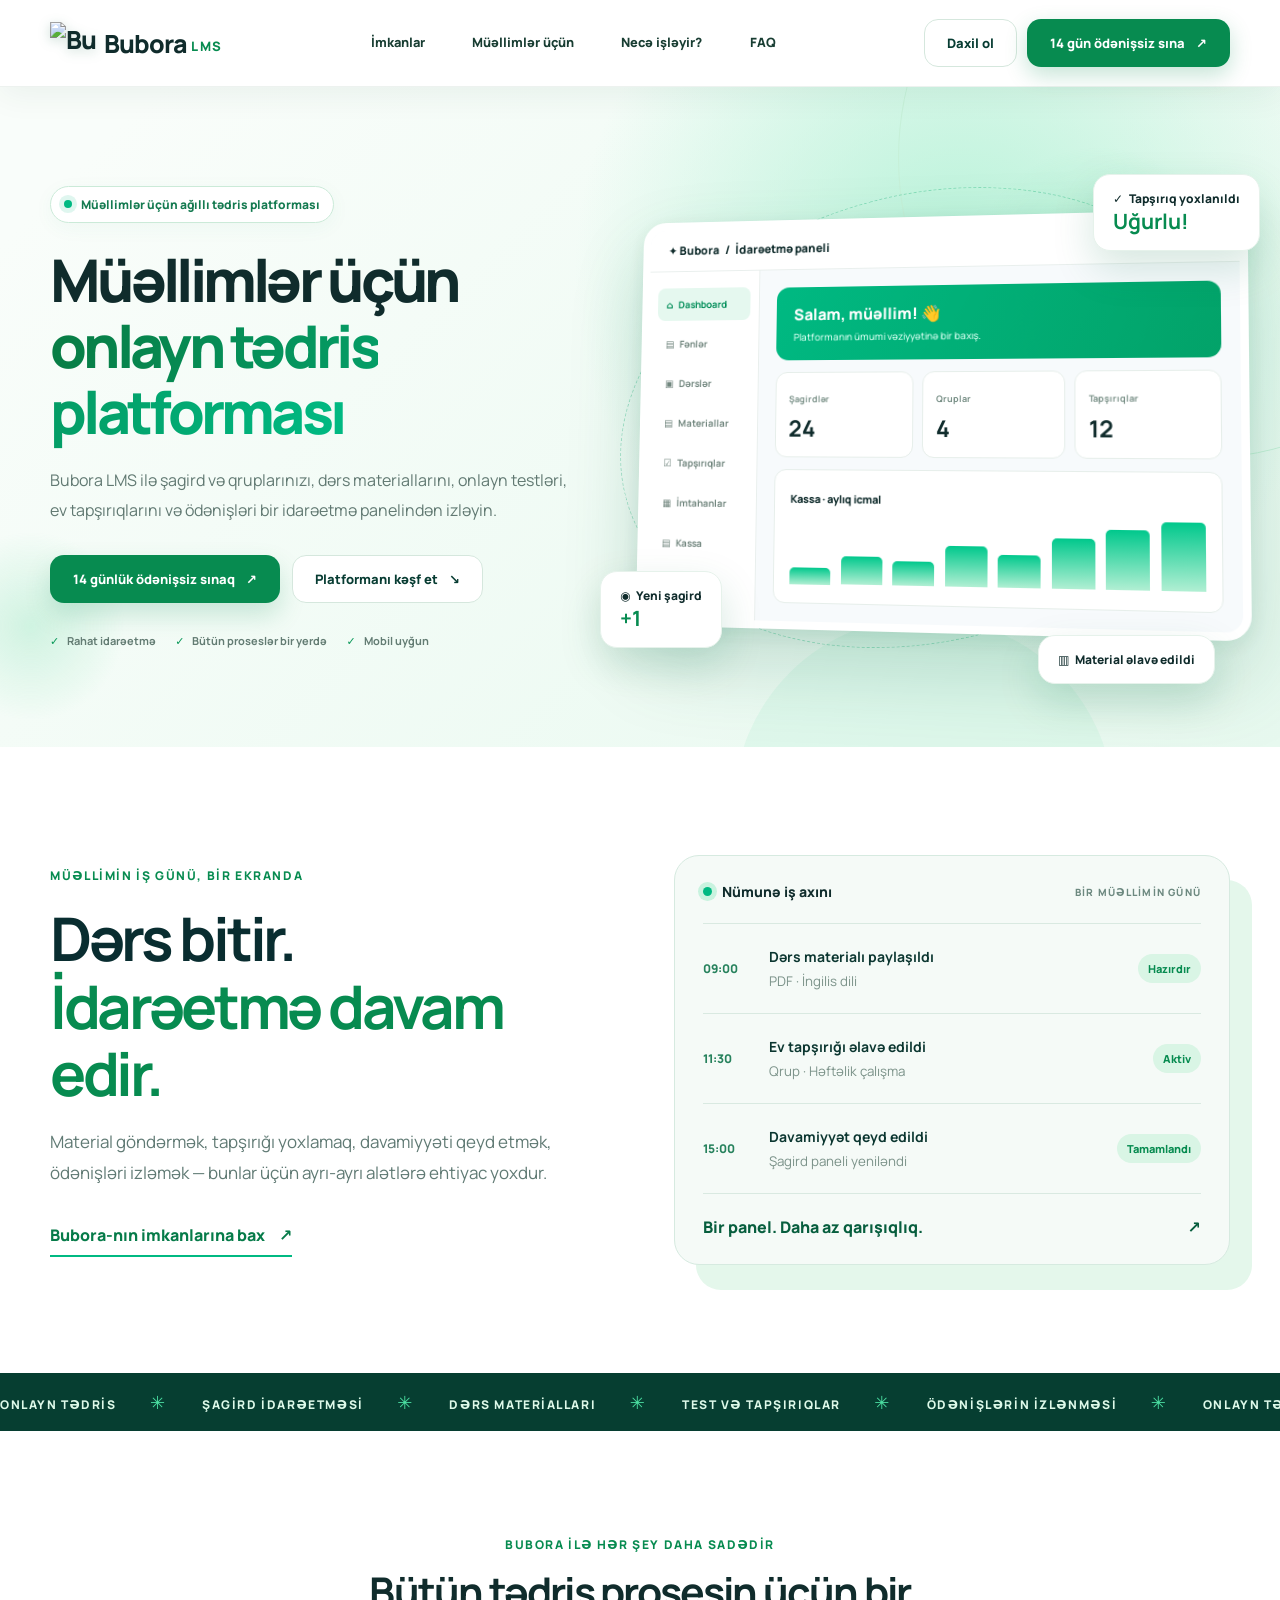
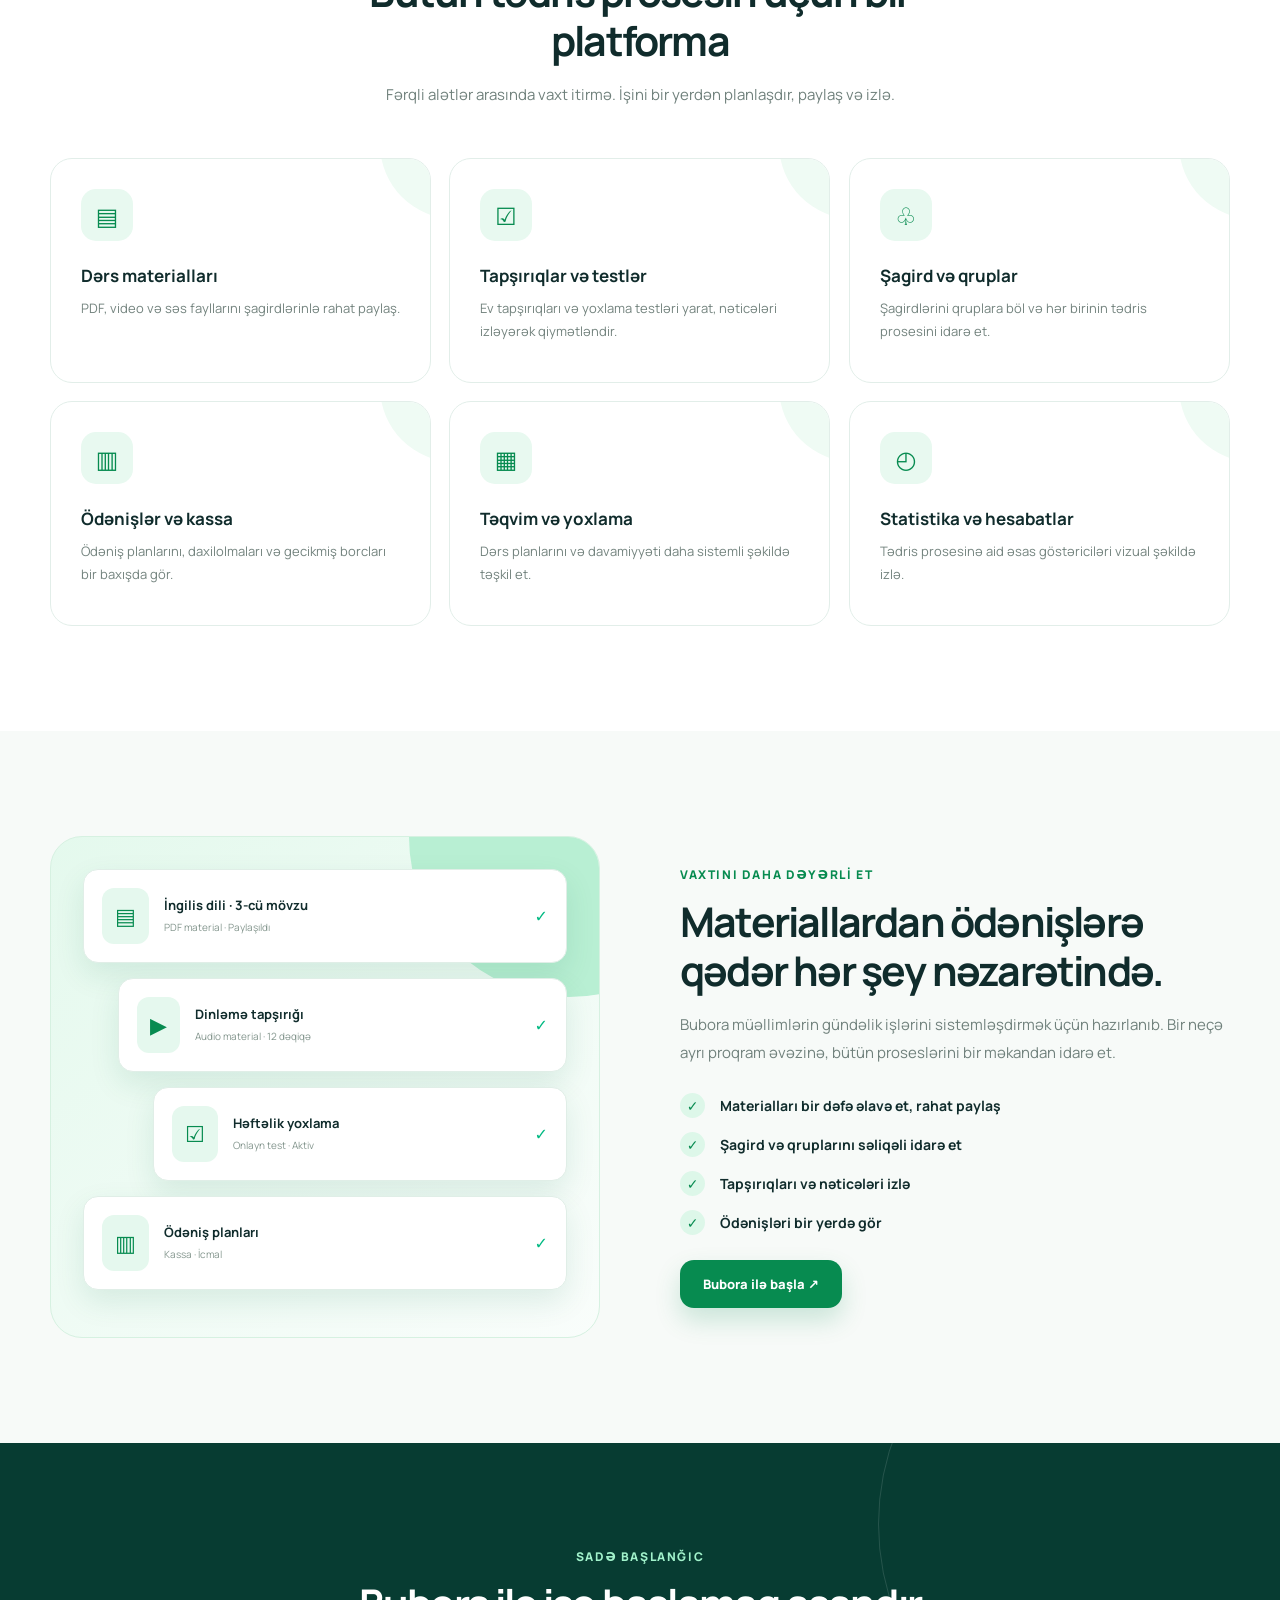
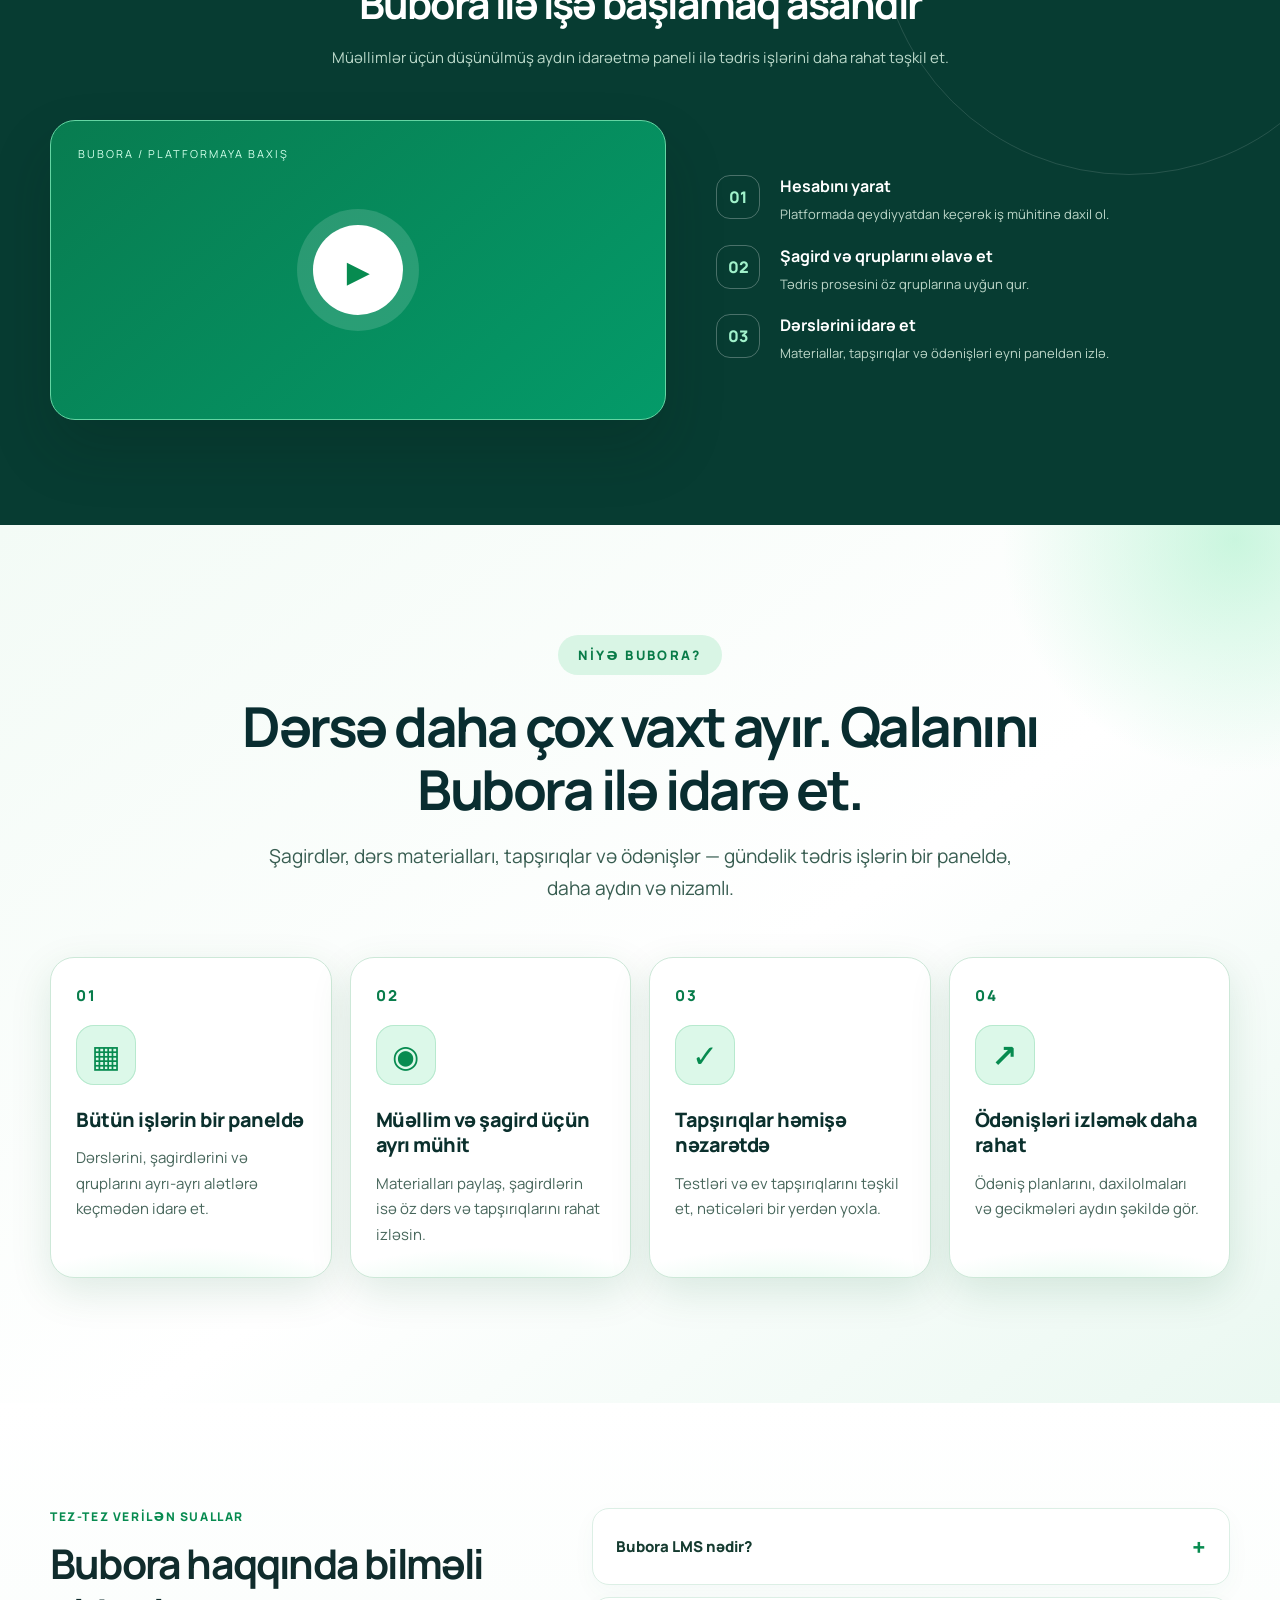
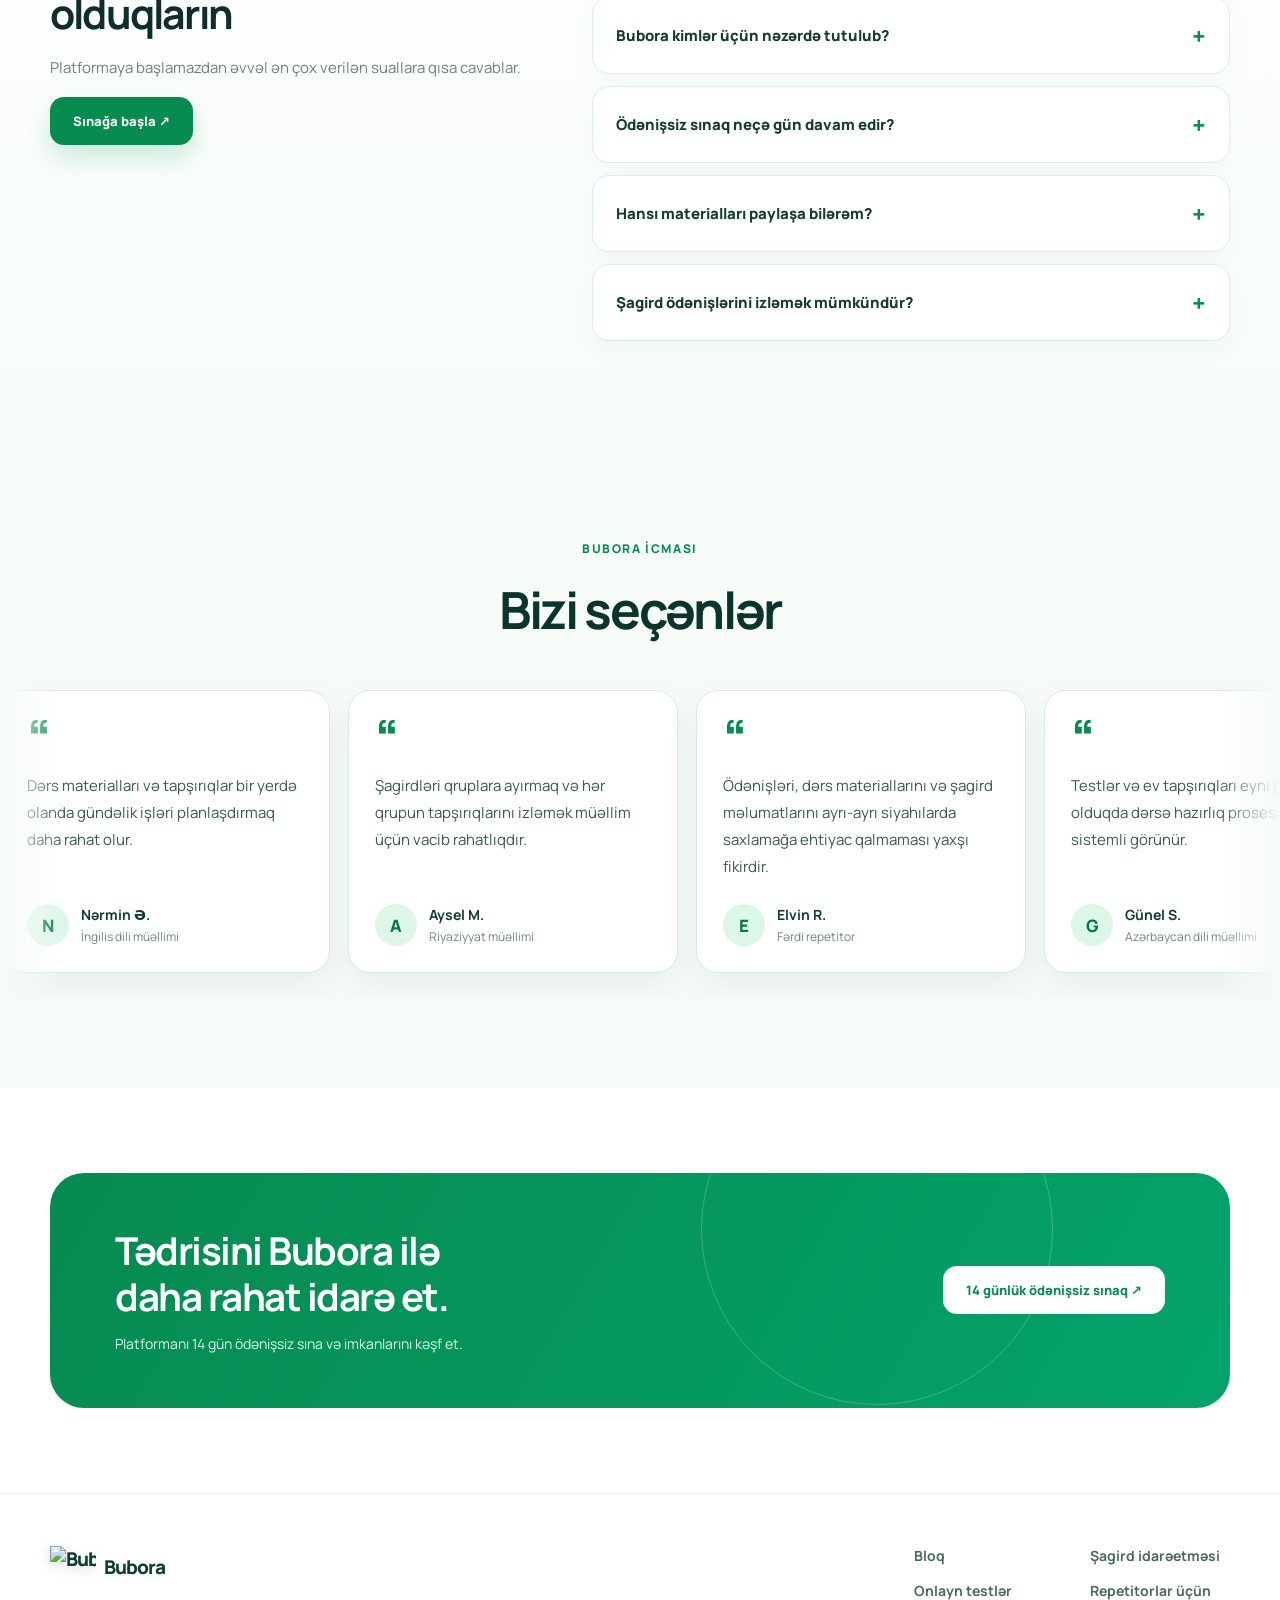
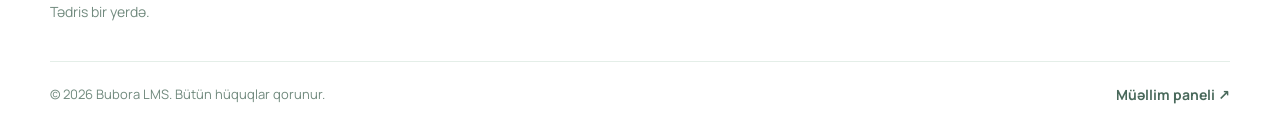
==== commit 998d44cc: "REMOVES UNUSED HTML  TAGS" ====
--- a/index.html
+++ b/index.html
@@ -1,825 +1,987 @@
 <!DOCTYPE html>
 
 <html lang="az">
+
 <head>
-<meta name="google-site-verification" content="_PWs0zrtoxSVSQvLJSoAUag6D_rpE3SCcFDsaWnR3WY" />
-<!-- Google Tag Manager -->
-<script>(function(w,d,s,l,i){w[l]=w[l]||[];w[l].push({'gtm.start':
-new Date().getTime(),event:'gtm.js'});var f=d.getElementsByTagName(s)[0],
-j=d.createElement(s),dl=l!='dataLayer'?'&l='+l:'';j.async=true;j.src=
-'https://www.googletagmanager.com/gtm.js?id='+i+dl;f.parentNode.insertBefore(j,f);
-})(window,document,'script','dataLayer','GTM-WKNWBZMG');</script>
-<!-- End Google Tag Manager -->
-<!-- SEO, sosial paylaşım və stil faylları -->
-<meta charset="utf-8"/>
-<meta content="width=device-width,initial-scale=1" name="viewport"/>
-<meta content="#078b50" name="theme-color"/>
-<meta content="Bubora LMS müəllimlər üçün onlayn tədris və şagird idarəetmə platformasıdır. Dərs materialları, testlər, ev tapşırıqları, davamiyyət və ödənişləri bir paneldə idarə edin. 14 günlük ödənişsiz sınaq." name="description"/>
-<meta content="index,follow,max-image-preview:large" name="robots"/>
-<meta content="Bubora LMS" name="author"/>
-<meta content="website" property="og:type"/>
-<meta content="az_AZ" property="og:locale"/>
-<meta content="Bubora LMS" property="og:site_name"/>
-<meta content="Bubora LMS — Müəllimlər üçün onlayn tədris və şagird idarəetməsi" property="og:title"/>
-<meta content="Müəllimlər üçün LMS: qruplar, dərs materialları, tapşırıqlar, testlər, davamiyyət və şagird ödənişləri. 14 gün ödənişsiz sınayın." property="og:description"/>
-<meta content="summary" name="twitter:card"/>
-<meta content="Bubora LMS | Müəllimlər üçün onlayn tədris platforması" name="twitter:title"/>
-<title>
-   Bubora LMS | Müəllimlər üçün Onlayn Tədris və Şagird İdarəetməsi
-  </title>
-<link href="https://fonts.googleapis.com" rel="preconnect"/>
-<link crossorigin="" href="https://fonts.gstatic.com" rel="preconnect"/>
-<link href="https://fonts.googleapis.com/css2?family=Manrope:wght@400;500;600;700;800&amp;display=swap" rel="stylesheet"/>
-<link href="assets/css/styles.css" rel="stylesheet"/>
-<script type="application/ld+json">
+       <meta name="google-site-verification" content="_PWs0zrtoxSVSQvLJSoAUag6D_rpE3SCcFDsaWnR3WY" />
+       <!-- Google Tag Manager -->
+       <script>(function (w, d, s, l, i) {
+                     w[l] = w[l] || []; w[l].push({
+                            'gtm.start':
+                                   new Date().getTime(), event: 'gtm.js'
+                     }); var f = d.getElementsByTagName(s)[0],
+                            j = d.createElement(s), dl = l != 'dataLayer' ? '&l=' + l : ''; j.async = true; j.src =
+                                   'https://www.googletagmanager.com/gtm.js?id=' + i + dl; f.parentNode.insertBefore(j, f);
+              })(window, document, 'script', 'dataLayer', 'GTM-WKNWBZMG');</script>
+       <!-- End Google Tag Manager -->
+       <!-- SEO, sosial paylaşım və stil faylları -->
+       <meta charset="utf-8" />
+       <meta content="width=device-width,initial-scale=1" name="viewport" />
+       <meta content="#078b50" name="theme-color" />
+       <meta content="Bubora LMS müəllimlər üçün onlayn tədris və şagird idarəetmə platformasıdır. Dərs materialları, testlər, ev tapşırıqları, davamiyyət və ödənişləri bir paneldə idarə edin. 14 günlük ödənişsiz sınaq."
+              name="description" />
+       <meta content="index,follow,max-image-preview:large" name="robots" />
+       <meta content="Bubora LMS" name="author" />
+       <meta content="website" property="og:type" />
+       <meta content="az_AZ" property="og:locale" />
+       <meta content="Bubora LMS" property="og:site_name" />
+       <meta content="Bubora LMS — Müəllimlər üçün onlayn tədris və şagird idarəetməsi" property="og:title" />
+       <meta content="Müəllimlər üçün LMS: qruplar, dərs materialları, tapşırıqlar, testlər, davamiyyət və şagird ödənişləri. 14 gün ödənişsiz sınayın."
+              property="og:description" />
+       <meta content="summary" name="twitter:card" />
+       <meta content="Bubora LMS | Müəllimlər üçün onlayn tədris platforması" name="twitter:title" />
+       <title>
+              Bubora LMS | Müəllimlər üçün Onlayn Tədris və Şagird İdarəetməsi
+       </title>
+       <link href="https://fonts.googleapis.com" rel="preconnect" />
+       <link crossorigin="" href="https://fonts.gstatic.com" rel="preconnect" />
+       <link href="https://fonts.googleapis.com/css2?family=Manrope:wght@400;500;600;700;800&amp;display=swap"
+              rel="stylesheet" />
+       <link href="assets/css/styles.css" rel="stylesheet" />
+       <script type="application/ld+json">
    {"@context": "https://schema.org", "@type": "SoftwareApplication", "name": "Bubora LMS", "applicationCategory": "EducationalApplication", "operatingSystem": "Web", "inLanguage": "az", "description": "Azərbaycan dilində müəllimlər üçün onlayn tədris platforması: şagird və qrup idarəetməsi, dərs materialları, onlayn testlər, ev tapşırıqları, davamiyyət və ödənişlərin izlənməsi."}
   </script>
-<meta content="LMS Azərbaycan, müəllimlər üçün platforma, onlayn tədris platforması, şagird idarəetməsi, dərs idarəetməsi, onlayn test, ev tapşırıqları, müəllim paneli" name="keywords"/>
-<meta content="https://bubora.online/assets/images/bubora-logo.png" property="og:image"/>
-<meta content="Bubora LMS ilə dərsləri, qrupları, testləri və ödənişləri bir paneldən idarə edin." name="twitter:description"/>
-<link href="assets/images/bubora-logo.png" rel="icon" type="image/png"/>
-<script type="application/ld+json">
+       <meta content="LMS Azərbaycan, müəllimlər üçün platforma, onlayn tədris platforması, şagird idarəetməsi, dərs idarəetməsi, onlayn test, ev tapşırıqları, müəllim paneli"
+              name="keywords" />
+       <meta content="https://bubora.online/assets/images/bubora-logo.png" property="og:image" />
+       <meta content="Bubora LMS ilə dərsləri, qrupları, testləri və ödənişləri bir paneldən idarə edin."
+              name="twitter:description" />
+       <link href="assets/images/bubora-logo.png" rel="icon" type="image/png" />
+       <script type="application/ld+json">
    {"@context": "https://schema.org", "@type": "FAQPage", "mainEntity": [{"@type": "Question", "name": "Bubora LMS nədir?", "acceptedAnswer": {"@type": "Answer", "text": "Bubora LMS müəllimlərin şagird, qrup, dərs materialları, test, ev tapşırığı və ödənişlərini vahid paneldən idarə etməsinə kömək edən onlayn tədris platformasıdır."}}, {"@type": "Question", "name": "Bubora kimlər üçün nəzərdə tutulub?", "acceptedAnswer": {"@type": "Answer", "text": "Platforma fərdi müəllimlər və onlayn dərs keçirən tədris mütəxəssisləri üçün nəzərdə tutulub."}}, {"@type": "Question", "name": "Ödənişsiz sınaq neçə gün davam edir?", "acceptedAnswer": {"@type": "Answer", "text": "Bubora imkanlarını 14 gün ödənişsiz sınaqdan keçirə bilərsiniz."}}, {"@type": "Question", "name": "Hansı materialları paylaşa bilərəm?", "acceptedAnswer": {"@type": "Answer", "text": "Dərs materiallarını PDF, video və səs formatlarında paylaşa, tapşırıqlar və testlər hazırlaya bilərsiniz."}}, {"@type": "Question", "name": "Şagird ödənişlərini izləmək mümkündür?", "acceptedAnswer": {"@type": "Answer", "text": "Bəli. Ödəniş planları, daxilolmalar və gecikmiş borclar kassa bölməsində izlənə bilər."}}]}
   </script>
 
 
-<link rel="canonical" href="https://bubora.online/"/>
-<meta property="og:url" content="https://bubora.online/"/>
+       <link rel="canonical" href="https://bubora.online/" />
+       <meta property="og:url" content="https://bubora.online/" />
 </head>
+
 <body>
-<!-- Google Tag Manager (noscript) -->
-<noscript><iframe src="https://www.googletagmanager.com/ns.html?id=GTM-WKNWBZMG" height="0" width="0" style="display:none;visibility:hidden"></iframe></noscript>
-<!-- End Google Tag Manager (noscript) -->
-<div aria-hidden="true" class="scroll-progress" id="scrollProgress">
-</div>
-<a class="skip-link" href="#home">
-   Əsas məzmuna keç
-  </a>
-<header class="nav" id="siteNav">
-<div class="wrap nav-inner">
-<a aria-label="Bubora LMS — Ana səhifə" class="logo" href="#home">
-<img alt="Bubora LMS yaşıl bayquş loqosu" class="brand-owl" height="42" src="assets/images/bubora-logo.png" width="46"/>
-<span>
-      Bubora
-      <em>
-       LMS
-      </em>
-</span>
-</a>
-<nav aria-label="Əsas menyu" class="navlinks" id="navlinks">
-<a class="nav-link" href="#features">İmkanlar</a><a class="nav-link" href="#benefits">
-      Müəllimlər üçün
-     </a>
-<a class="nav-link" href="#how">
-      Necə işləyir?
-     </a>
-<a class="nav-link" href="#faq">
-      FAQ
-     </a>
-</nav>
-<div class="actions">
-<a aria-label="Bubora müəllim panelinə daxil ol" class="btn btn-light nav-login" href="https://platform.bubora.online/" rel="noopener noreferrer" target="_blank">
-      Daxil ol
-     </a>
-<a aria-label="14 günlük ödənişsiz sınaq üçün WhatsApp vasitəsilə əlaqə saxla" class="btn btn-primary nav-cta" href="https://wa.me/994997992779?text=Salam%21%20Bubora%20LMS-in%2014%20g%C3%BCnl%C3%BCk%20%C3%B6d%C9%99ni%C5%9Fsiz%20s%C4%B1na%C4%9F%C4%B1%20haqq%C4%B1nda%20m%C9%99lumat%20almaq%20ist%C9%99yir%C9%99m." rel="noopener noreferrer" target="_blank">
-<span>
-       14 gün ödənişsiz sına
-      </span>
-<span aria-hidden="true">
-       ↗
-      </span>
-</a>
-<button aria-controls="navlinks" aria-expanded="false" aria-label="Menyunu aç" class="menu" id="menu">
-<span>
-</span>
-<span>
-</span>
-<span>
-</span>
-</button>
-</div>
-</div>
-</header>
-<!-- Bubora tanıtım bölmələri -->
-<main>
-<section class="hero" id="home">
-<div aria-hidden="true" class="hero-orb orb-a">
-</div>
-<div aria-hidden="true" class="hero-orb orb-b">
-</div>
-<div class="wrap hero-inner">
-<div>
-<div class="eyebrow">
-<span class="pulse">
-</span>
-       Müəllimlər üçün ağıllı tədris platforması
-      </div>
-<h1>
-       Müəllimlər üçün
-       <span>
-        onlayn tədris platforması
-       </span>
-</h1>
-<p class="lead">
-       Bubora LMS ilə şagird və qruplarınızı, dərs materiallarını, onlayn testləri, ev tapşırıqlarını və ödənişləri bir idarəetmə panelindən izləyin.
-      </p>
-<div class="hero-buttons">
-<a aria-label="14 günlük ödənişsiz sınaq üçün WhatsApp vasitəsilə əlaqə saxla" class="btn btn-primary" href="https://wa.me/994997992779?text=Salam%21%20Bubora%20LMS-in%2014%20g%C3%BCnl%C3%BCk%20%C3%B6d%C9%99ni%C5%9Fsiz%20s%C4%B1na%C4%9F%C4%B1%20haqq%C4%B1nda%20m%C9%99lumat%20almaq%20ist%C9%99yir%C9%99m." rel="noopener noreferrer" target="_blank">
-        14 günlük ödənişsiz sınaq
-        <span>
-         ↗
-        </span>
-</a>
-<a class="btn btn-light" href="#how">
-        Platformanı kəşf et
-        <span>
-         ↘
-        </span>
-</a>
-</div>
-<div class="micro">
-<span>
-        Rahat idarəetmə
-       </span>
-<span>
-        Bütün proseslər bir yerdə
-       </span>
-<span>
-        Mobil uyğun
-       </span>
-</div>
-</div>
-<div class="hero-art" id="heroArt">
-<div aria-hidden="true" class="orbit-ring">
-</div>
-<div class="dashboard" id="dashboard">
-<div class="dash-top">
-<span>
-         ✦ Bubora   /   İdarəetmə paneli
-        </span>
-<span>
-         🇦🇿 Azərbaycan   ◉
-        </span>
-</div>
-<div class="dash-body">
-<aside class="sidebar">
-<div class="sideitem active">
-          ⌂   Dashboard
-         </div>
-<div class="sideitem">
-          ▤   Fənlər
-         </div>
-<div class="sideitem">
-          ▣   Dərslər
-         </div>
-<div class="sideitem">
-          ▤   Materiallar
-         </div>
-<div class="sideitem">
-          ☑   Tapşırıqlar
-         </div>
-<div class="sideitem">
-          ▦   İmtahanlar
-         </div>
-<div class="sideitem">
-          ▤   Kassa
-         </div>
-</aside>
-<div class="dash-main">
-<div class="welcome">
-          Salam, müəllim! 👋
-          <small>
-           Platformanın ümumi vəziyyətinə bir baxış.
-          </small>
-</div>
-<div class="statrow">
-<div class="stat">
-<label>
-            Şagirdlər
-           </label>
-<strong>
-            24
-           </strong>
-</div>
-<div class="stat">
-<label>
-            Qruplar
-           </label>
-<strong>
-            4
-           </strong>
-</div>
-<div class="stat">
-<label>
-            Tapşırıqlar
-           </label>
-<strong>
-            12
-           </strong>
-</div>
-</div>
-<div class="chartbox">
-<label>
-           Kassa · aylıq icmal
-          </label>
-<div class="chartbars">
-<i style="height:25%">
-</i>
-<i style="height:42%">
-</i>
-<i style="height:36%">
-</i>
-<i style="height:60%">
-</i>
-<i style="height:49%">
-</i>
-<i style="height:74%">
-</i>
-<i style="height:88%">
-</i>
-<i style="height:100%">
-</i>
-</div>
-</div>
-</div>
-</div>
-</div>
-<div class="float one">
-       ✓   Tapşırıq yoxlanıldı
-       <b>
-        Uğurlu!
-       </b>
-</div>
-<div class="float two">
-       ◉   Yeni şagird
-       <b>
-        +1
-       </b>
-</div>
-<div class="float three">
-       ▥   Material əlavə edildi
-      </div>
-</div>
-</div>
-</section>
-<section aria-labelledby="workflow-title" class="editorial-section" id="workflow">
-<div class="wrap editorial-grid">
-<div class="editorial-intro reveal">
-<span class="kicker">
-       Müəllimin iş günü, bir ekranda
-      </span>
-<h2 id="workflow-title">
-       Dərs bitir.
-       <br/>
-<em>
-        İdarəetmə davam edir.
-       </em>
-</h2>
-<p>
-       Material göndərmək, tapşırığı yoxlamaq, davamiyyəti qeyd etmək, ödənişləri izləmək — bunlar üçün ayrı-ayrı alətlərə ehtiyac yoxdur.
-      </p>
-<a class="text-link" href="#features">
-       Bubora-nın imkanlarına bax
-       <span aria-hidden="true">
-        ↗
-       </span>
-</a>
-</div>
-<div aria-label="Nümunə tədris iş axını" class="workflow-board reveal">
-<div class="board-top">
-<span class="live-dot">
-</span>
-       Nümunə iş axını
-       <span class="board-day">
-        BİR MÜƏLLİMİN GÜNÜ
-       </span>
-</div>
-<div class="flow-line">
-<span class="flow-time">
-        09:00
-       </span>
-<div>
-<strong>
-         Dərs materialı paylaşıldı
-        </strong>
-<small>
-         PDF · İngilis dili
-        </small>
-</div>
-<span class="flow-status">
-        Hazırdır
-       </span>
-</div>
-<div class="flow-line">
-<span class="flow-time">
-        11:30
-       </span>
-<div>
-<strong>
-         Ev tapşırığı əlavə edildi
-        </strong>
-<small>
-         Qrup · Həftəlik çalışma
-        </small>
-</div>
-<span class="flow-status">
-        Aktiv
-       </span>
-</div>
-<div class="flow-line">
-<span class="flow-time">
-        15:00
-       </span>
-<div>
-<strong>
-         Davamiyyət qeyd edildi
-        </strong>
-<small>
-         Şagird paneli yeniləndi
-        </small>
-</div>
-<span class="flow-status">
-        Tamamlandı
-       </span>
-</div>
-<div class="board-bottom">
-<span>
-        Bir panel. Daha az qarışıqlıq.
-       </span>
-<span aria-hidden="true">
-        ↗
-       </span>
-</div>
-</div>
-</div>
-</section>
-<div aria-label="Bubora LMS imkanları" class="keyword-band">
-<div aria-hidden="true" class="keyword-track">
-     ONLAYN TƏDRİS
-     <b>
-      ✳
-     </b>
-     ŞAGİRD İDARƏETMƏSİ
-     <b>
-      ✳
-     </b>
-     DƏRS MATERİALLARI
-     <b>
-      ✳
-     </b>
-     TEST VƏ TAPŞIRIQLAR
-     <b>
-      ✳
-     </b>
-     ÖDƏNİŞLƏRİN İZLƏNMƏSİ
-     <b>
-      ✳
-     </b>
-     ONLAYN TƏDRİS
-     <b>
-      ✳
-     </b>
-     ŞAGİRD İDARƏETMƏSİ
-     <b>
-      ✳
-     </b>
-     DƏRS MATERİALLARI
-     <b>
-      ✳
-     </b>
-</div>
-</div>
-<section class="section" id="features">
-<div class="wrap">
-<div class="section-head reveal">
-<div class="kicker">
-       Bubora ilə hər şey daha sadədir
-      </div>
-<h2>
-       Bütün tədris prosesin üçün bir platforma
-      </h2>
-<p>
-       Fərqli alətlər arasında vaxt itirmə. İşini bir yerdən planlaşdır, paylaş və izlə.
-      </p>
-</div>
-<div class="features">
-<article class="feature reveal">
-<div class="ico">
-        ▤
+       <!-- Google Tag Manager (noscript) -->
+       <noscript><iframe src="https://www.googletagmanager.com/ns.html?id=GTM-WKNWBZMG" height="0" width="0"
+                     style="display:none;visibility:hidden"></iframe></noscript>
+       <!-- End Google Tag Manager (noscript) -->
+       <div aria-hidden="true" class="scroll-progress" id="scrollProgress">
        </div>
-<h3>
-        Dərs materialları
-       </h3>
-<p>
-        PDF, video və səs fayllarını şagirdlərinlə rahat paylaş.
-       </p>
-</article>
-<article class="feature reveal">
-<div class="ico">
-        ☑
-       </div>
-<h3>
-        Tapşırıqlar və testlər
-       </h3>
-<p>
-        Ev tapşırıqları və yoxlama testləri yarat, nəticələri izləyərək qiymətləndir.
-       </p>
-</article>
-<article class="feature reveal">
-<div class="ico">
-        ♧
-       </div>
-<h3>
-        Şagird və qruplar
-       </h3>
-<p>
-        Şagirdlərini qruplara böl və hər birinin tədris prosesini idarə et.
-       </p>
-</article>
-<article class="feature reveal">
-<div class="ico">
-        ▥
-       </div>
-<h3>
-        Ödənişlər və kassa
-       </h3>
-<p>
-        Ödəniş planlarını, daxilolmaları və gecikmiş borcları bir baxışda gör.
-       </p>
-</article>
-<article class="feature reveal">
-<div class="ico">
-        ▦
-       </div>
-<h3>
-        Təqvim və yoxlama
-       </h3>
-<p>
-        Dərs planlarını və davamiyyəti daha sistemli şəkildə təşkil et.
-       </p>
-</article>
-<article class="feature reveal">
-<div class="ico">
-        ◴
-       </div>
-<h3>
-        Statistika və hesabatlar
-       </h3>
-<p>
-        Tədris prosesinə aid əsas göstəriciləri vizual şəkildə izlə.
-       </p>
-</article>
-</div>
-</div>
-</section>
-<section class="section section-soft" id="benefits">
-<div class="wrap split">
-<div class="visual reveal">
-<div class="lesson">
-<span class="ico">
-        ▤
-       </span>
-<div>
-<b>
-         İngilis dili · 3-cü mövzu
-        </b>
-<small>
-         PDF material · Paylaşıldı
-        </small>
-</div>
-<span class="check">
-        ✓
-       </span>
-</div>
-<div class="lesson">
-<span class="ico">
-        ▶
-       </span>
-<div>
-<b>
-         Dinləmə tapşırığı
-        </b>
-<small>
-         Audio material · 12 dəqiqə
-        </small>
-</div>
-<span class="check">
-        ✓
-       </span>
-</div>
-<div class="lesson">
-<span class="ico">
-        ☑
-       </span>
-<div>
-<b>
-         Həftəlik yoxlama
-        </b>
-<small>
-         Onlayn test · Aktiv
-        </small>
-</div>
-<span class="check">
-        ✓
-       </span>
-</div>
-<div class="lesson">
-<span class="ico">
-        ▥
-       </span>
-<div>
-<b>
-         Ödəniş planları
-        </b>
-<small>
-         Kassa · İcmal
-        </small>
-</div>
-<span class="check">
-        ✓
-       </span>
-</div>
-</div>
-<div class="section-copy reveal">
-<div class="kicker">
-       Vaxtını daha dəyərli et
-      </div>
-<h2>
-       Materiallardan ödənişlərə qədər hər şey nəzarətində.
-      </h2>
-<p>
-       Bubora müəllimlərin gündəlik işlərini sistemləşdirmək üçün hazırlanıb. Bir neçə ayrı proqram əvəzinə, bütün proseslərini bir məkandan idarə et.
-      </p>
-<ul class="checks">
-<li>
-        Materialları bir dəfə əlavə et, rahat paylaş
-       </li>
-<li>
-        Şagird və qruplarını səliqəli idarə et
-       </li>
-<li>
-        Tapşırıqları və nəticələri izlə
-       </li>
-<li>
-        Ödənişləri bir yerdə gör
-       </li>
-</ul>
-<a aria-label="14 günlük ödənişsiz sınaq üçün WhatsApp vasitəsilə əlaqə saxla" class="btn btn-primary" href="https://wa.me/994997992779?text=Salam%21%20Bubora%20LMS-in%2014%20g%C3%BCnl%C3%BCk%20%C3%B6d%C9%99ni%C5%9Fsiz%20s%C4%B1na%C4%9F%C4%B1%20haqq%C4%B1nda%20m%C9%99lumat%20almaq%20ist%C9%99yir%C9%99m." rel="noopener noreferrer" target="_blank">
-       Bubora ilə başla ↗
-      </a>
-</div>
-</div>
-</section>
-<section class="section demo" id="how">
-<div class="wrap">
-<div class="section-head reveal">
-<div class="kicker" style="color:#a1f2cb">
-       Sadə başlanğıc
-      </div>
-<h2>
-       Bubora ilə işə başlamaq asandır
-      </h2>
-<p>
-       Müəllimlər üçün düşünülmüş aydın idarəetmə paneli ilə tədris işlərini daha rahat təşkil et.
-      </p>
-</div>
-<div class="demo-grid">
-<div class="video-card reveal">
-<button aria-label="Demo haqqında məlumat" class="play" id="demoBtn">
-        ▶
-       </button>
-</div>
-<div class="demo-steps reveal">
-<div class="step">
-<div class="num">
-         01
-        </div>
-<div>
-<h3>
-          Hesabını yarat
-         </h3>
-<p>
-          Platformada qeydiyyatdan keçərək iş mühitinə daxil ol.
-         </p>
-</div>
-</div>
-<div class="step">
-<div class="num">
-         02
-        </div>
-<div>
-<h3>
-          Şagird və qruplarını əlavə et
-         </h3>
-<p>
-          Tədris prosesini öz qruplarına uyğun qur.
-         </p>
-</div>
-</div>
-<div class="step">
-<div class="num">
-         03
-        </div>
-<div>
-<h3>
-          Dərslərini idarə et
-         </h3>
-<p>
-          Materiallar, tapşırıqlar və ödənişləri eyni paneldən izlə.
-         </p>
-</div>
-</div>
-</div>
-</div>
-</div>
-</section>
-<section class="section why-section">
-<div class="wrap">
-<div class="section-head reveal">
-<div class="kicker">
-       NİYƏ BUBORA?
-      </div>
-<h2>
-       Dərsə daha çox vaxt ayır. Qalanını Bubora ilə idarə et.
-      </h2>
-<p>
-       Şagirdlər, dərs materialları, tapşırıqlar və ödənişlər — gündəlik tədris işlərin bir paneldə, daha aydın və nizamlı.
-      </p>
-</div>
-<div class="metrics">
-<article class="why-card reveal">
-<div class="why-top">
-        01
-       </div>
-<div class="why-icon">
-        ▦
-       </div>
-<h3 class="why-title">
-        Bütün işlərin bir paneldə
-       </h3>
-<p class="why-description">
-        Dərslərini, şagirdlərini və qruplarını ayrı-ayrı alətlərə keçmədən idarə et.
-       </p>
-</article>
-<article class="why-card reveal">
-<div class="why-top">
-        02
-       </div>
-<div class="why-icon">
-        ◉
-       </div>
-<h3 class="why-title">
-        Müəllim və şagird üçün ayrı mühit
-       </h3>
-<p class="why-description">
-        Materialları paylaş, şagirdlərin isə öz dərs və tapşırıqlarını rahat izləsin.
-       </p>
-</article>
-<article class="why-card reveal">
-<div class="why-top">
-        03
-       </div>
-<div class="why-icon">
-        ✓
-       </div>
-<h3 class="why-title">
-        Tapşırıqlar həmişə nəzarətdə
-       </h3>
-<p class="why-description">
-        Testləri və ev tapşırıqlarını təşkil et, nəticələri bir yerdən yoxla.
-       </p>
-</article>
-<article class="why-card reveal">
-<div class="why-top">
-        04
-       </div>
-<div class="why-icon">
-        ↗
-       </div>
-<h3 class="why-title">
-        Ödənişləri izləmək daha rahat
-       </h3>
-<p class="why-description">
-        Ödəniş planlarını, daxilolmaları və gecikmələri aydın şəkildə gör.
-       </p>
-</article>
-</div>
-</div>
-</section>
-<section class="section faq-section" id="faq">
-<div class="wrap faq-layout">
-<div class="section-copy reveal">
-<div class="kicker">
-       Tez-tez verilən suallar
-      </div>
-<h2>
-       Bubora haqqında bilməli olduqların
-      </h2>
-<p>
-       Platformaya başlamazdan əvvəl ən çox verilən suallara qısa cavablar.
-      </p>
-<a aria-label="14 günlük ödənişsiz sınaq üçün WhatsApp vasitəsilə əlaqə saxla" class="btn btn-primary" href="https://wa.me/994997992779?text=Salam%21%20Bubora%20LMS-in%2014%20g%C3%BCnl%C3%BCk%20%C3%B6d%C9%99ni%C5%9Fsiz%20s%C4%B1na%C4%9F%C4%B1%20haqq%C4%B1nda%20m%C9%99lumat%20almaq%20ist%C9%99yir%C9%99m." rel="noopener noreferrer" target="_blank">
-       Sınağa başla ↗
-      </a>
-</div>
-<div class="faq-list reveal">
-<details>
-<summary>
-        Bubora LMS nədir?
-        <span aria-hidden="true">
-         +
-        </span>
-</summary>
-<p>
-        Bubora LMS müəllimlərin şagird, qrup, dərs materialları, test, ev tapşırığı və ödənişlərini vahid paneldən idarə etməsinə kömək edən onlayn tədris platformasıdır.
-       </p>
-</details>
-<details>
-<summary>
-        Bubora kimlər üçün nəzərdə tutulub?
-        <span aria-hidden="true">
-         +
-        </span>
-</summary>
-<p>
-        Platforma fərdi müəllimlər və onlayn dərs keçirən tədris mütəxəssisləri üçün nəzərdə tutulub.
-       </p>
-</details>
-<details>
-<summary>
-        Ödənişsiz sınaq neçə gün davam edir?
-        <span aria-hidden="true">
-         +
-        </span>
-</summary>
-<p>
-        Bubora imkanlarını 14 gün ödənişsiz sınaqdan keçirə bilərsiniz.
-       </p>
-</details>
-<details>
-<summary>
-        Hansı materialları paylaşa bilərəm?
-        <span aria-hidden="true">
-         +
-        </span>
-</summary>
-<p>
-        Dərs materiallarını PDF, video və səs formatlarında paylaşa, tapşırıqlar və testlər hazırlaya bilərsiniz.
-       </p>
-</details>
-<details>
-<summary>
-        Şagird ödənişlərini izləmək mümkündür?
-        <span aria-hidden="true">
-         +
-        </span>
-</summary>
-<p>
-        Bəli. Ödəniş planları, daxilolmalar və gecikmiş borclar kassa bölməsində izlənə bilər.
-       </p>
-</details>
-</div>
-</div>
-</section>
-<section class="teacher-voices" id="bizi-secenler" aria-labelledby="voices-title"><div class="wrap teacher-voices-heading"><span class="kicker">BUBORA İCMASI</span><h2 id="voices-title">Bizi seçənlər</h2><p>Müəllimlərin tədris gündəliyindən ilhamlanan fikirlər.</p><p class="teacher-review-disclosure">Aşağıdakı adlar və şərhlər dizayn nümunələridir; real istifadəçi rəyləri deyil.</p></div><div class="teacher-review-window" aria-label="Müəllim rəyi üslubunda nümunə kartlar"><div class="teacher-review-track"><div class="teacher-review-set"><article class="teacher-review-card"><span class="teacher-review-quote-mark" aria-hidden="true">“</span><p class="teacher-review-text">Dərs materialları və tapşırıqlar bir yerdə olanda gündəlik işləri planlaşdırmaq daha rahat olur.</p><div class="teacher-review-person"><span class="teacher-review-avatar" aria-hidden="true">N</span><div><strong>Nərmin Ə.</strong><small>İngilis dili müəllimi</small></div></div></article>
-<article class="teacher-review-card"><span class="teacher-review-quote-mark" aria-hidden="true">“</span><p class="teacher-review-text">Şagirdləri qruplara ayırmaq və hər qrupun tapşırıqlarını izləmək müəllim üçün vacib rahatlıqdır.</p><div class="teacher-review-person"><span class="teacher-review-avatar" aria-hidden="true">A</span><div><strong>Aysel M.</strong><small>Riyaziyyat müəllimi</small></div></div></article>
-<article class="teacher-review-card"><span class="teacher-review-quote-mark" aria-hidden="true">“</span><p class="teacher-review-text">Ödənişləri, dərs materiallarını və şagird məlumatlarını ayrı-ayrı siyahılarda saxlamağa ehtiyac qalmaması yaxşı fikirdir.</p><div class="teacher-review-person"><span class="teacher-review-avatar" aria-hidden="true">E</span><div><strong>Elvin R.</strong><small>Fərdi repetitor</small></div></div></article>
-<article class="teacher-review-card"><span class="teacher-review-quote-mark" aria-hidden="true">“</span><p class="teacher-review-text">Testlər və ev tapşırıqları eyni paneldə olduqda dərsə hazırlıq prosesi daha sistemli görünür.</p><div class="teacher-review-person"><span class="teacher-review-avatar" aria-hidden="true">G</span><div><strong>Günel S.</strong><small>Azərbaycan dili müəllimi</small></div></div></article>
-<article class="teacher-review-card"><span class="teacher-review-quote-mark" aria-hidden="true">“</span><p class="teacher-review-text">Qruplar, materiallar və ödənişlərin bir yerdə olması gündəlik idarəetməni sadələşdirə bilər.</p><div class="teacher-review-person"><span class="teacher-review-avatar" aria-hidden="true">M</span><div><strong>Murad H.</strong><small>İngilis dili repetitoru</small></div></div></article></div><div class="teacher-review-set" aria-hidden="true"><article class="teacher-review-card"><span class="teacher-review-quote-mark" aria-hidden="true">“</span><p class="teacher-review-text">Dərs materialları və tapşırıqlar bir yerdə olanda gündəlik işləri planlaşdırmaq daha rahat olur.</p><div class="teacher-review-person"><span class="teacher-review-avatar" aria-hidden="true">N</span><div><strong>Nərmin Ə.</strong><small>İngilis dili müəllimi</small></div></div></article>
-<article class="teacher-review-card"><span class="teacher-review-quote-mark" aria-hidden="true">“</span><p class="teacher-review-text">Şagirdləri qruplara ayırmaq və hər qrupun tapşırıqlarını izləmək müəllim üçün vacib rahatlıqdır.</p><div class="teacher-review-person"><span class="teacher-review-avatar" aria-hidden="true">A</span><div><strong>Aysel M.</strong><small>Riyaziyyat müəllimi</small></div></div></article>
-<article class="teacher-review-card"><span class="teacher-review-quote-mark" aria-hidden="true">“</span><p class="teacher-review-text">Ödənişləri, dərs materiallarını və şagird məlumatlarını ayrı-ayrı siyahılarda saxlamağa ehtiyac qalmaması yaxşı fikirdir.</p><div class="teacher-review-person"><span class="teacher-review-avatar" aria-hidden="true">E</span><div><strong>Elvin R.</strong><small>Fərdi repetitor</small></div></div></article>
-<article class="teacher-review-card"><span class="teacher-review-quote-mark" aria-hidden="true">“</span><p class="teacher-review-text">Testlər və ev tapşırıqları eyni paneldə olduqda dərsə hazırlıq prosesi daha sistemli görünür.</p><div class="teacher-review-person"><span class="teacher-review-avatar" aria-hidden="true">G</span><div><strong>Günel S.</strong><small>Azərbaycan dili müəllimi</small></div></div></article>
-<article class="teacher-review-card"><span class="teacher-review-quote-mark" aria-hidden="true">“</span><p class="teacher-review-text">Qruplar, materiallar və ödənişlərin bir yerdə olması gündəlik idarəetməni sadələşdirə bilər.</p><div class="teacher-review-person"><span class="teacher-review-avatar" aria-hidden="true">M</span><div><strong>Murad H.</strong><small>İngilis dili repetitoru</small></div></div></article></div></div></div></section>
-<section class="cta" id="trial">
-<div class="wrap">
-<div class="cta-inner reveal">
-<div>
-<h2>
-        Tədrisini Bubora ilə
-        <br/>
-        daha rahat idarə et.
-       </h2>
-<p>
-        Platformanı 14 gün ödənişsiz sına və imkanlarını kəşf et.
-       </p>
-</div>
-<a aria-label="14 günlük ödənişsiz sınaq üçün WhatsApp vasitəsilə əlaqə saxla" class="btn" href="https://wa.me/994997992779?text=Salam%21%20Bubora%20LMS-in%2014%20g%C3%BCnl%C3%BCk%20%C3%B6d%C9%99ni%C5%9Fsiz%20s%C4%B1na%C4%9F%C4%B1%20haqq%C4%B1nda%20m%C9%99lumat%20almaq%20ist%C9%99yir%C9%99m." rel="noopener noreferrer" target="_blank">
-       14 günlük ödənişsiz sınaq ↗
-      </a>
-</div>
-</div>
-</section>
-</main>
-<footer class="footer">
-<div class="wrap bubora-footer">
-<div class="bubora-footer-top">
-<div class="bubora-footer-brand"><a class="logo" href="/"><img alt="Bubora LMS yaşıl bayquş loqosu" class="brand-owl" height="42" width="46" src="assets/images/bubora-logo.png"/> Bubora</a><p>Tədris bir yerdə.</p></div>
-<nav class="bubora-footer-links" aria-label="Alt menyu"><a href="/bloq.html">Bloq</a><a href="/sagird-idareetme.html">Şagird idarəetməsi</a><a href="/onlayn-test.html">Onlayn testlər</a><a href="/repetitorlar-ucun.html">Repetitorlar üçün</a></nav>
-</div>
-<div class="bubora-footer-bottom"><span>© <span id="year"></span> Bubora LMS. Bütün hüquqlar qorunur.</span><a href="https://platform.bubora.online/" target="_blank" rel="noopener noreferrer">Müəllim paneli ↗</a></div>
-</div>
-</footer>
-<script defer src="assets/js/main.js">
-</script>
+       <a class="skip-link" href="#home">
+              Əsas məzmuna keç
+       </a>
+       <header class="nav" id="siteNav">
+              <div class="wrap nav-inner">
+                     <a aria-label="Bubora LMS — Ana səhifə" class="logo" href="#home">
+                            <img alt="Bubora LMS yaşıl bayquş loqosu" class="brand-owl" height="42"
+                                   src="assets/images/bubora-logo.png" width="46" />
+                            <span>
+                                   Bubora
+                                   <em>
+                                          LMS
+                                   </em>
+                            </span>
+                     </a>
+                     <nav aria-label="Əsas menyu" class="navlinks" id="navlinks">
+                            <a class="nav-link" href="#features">İmkanlar</a><a class="nav-link" href="#benefits">
+                                   Müəllimlər üçün
+                            </a>
+                            <a class="nav-link" href="#how">
+                                   Necə işləyir?
+                            </a>
+                            <a class="nav-link" href="#faq">
+                                   FAQ
+                            </a>
+                     </nav>
+                     <div class="actions">
+                            <a aria-label="Bubora müəllim panelinə daxil ol" class="btn btn-light nav-login"
+                                   href="https://platform.bubora.online/" rel="noopener noreferrer" target="_blank">
+                                   Daxil ol
+                            </a>
+                            <a aria-label="14 günlük ödənişsiz sınaq üçün WhatsApp vasitəsilə əlaqə saxla"
+                                   class="btn btn-primary nav-cta"
+                                   href="https://wa.me/994997992779?text=Salam%21%20Bubora%20LMS-in%2014%20g%C3%BCnl%C3%BCk%20%C3%B6d%C9%99ni%C5%9Fsiz%20s%C4%B1na%C4%9F%C4%B1%20haqq%C4%B1nda%20m%C9%99lumat%20almaq%20ist%C9%99yir%C9%99m."
+                                   rel="noopener noreferrer" target="_blank">
+                                   <span>
+                                          14 gün ödənişsiz sına
+                                   </span>
+                                   <span aria-hidden="true">
+                                          ↗
+                                   </span>
+                            </a>
+                            <button aria-controls="navlinks" aria-expanded="false" aria-label="Menyunu aç" class="menu"
+                                   id="menu">
+                                   <span>
+                                   </span>
+                                   <span>
+                                   </span>
+                                   <span>
+                                   </span>
+                            </button>
+                     </div>
+              </div>
+       </header>
+       <!-- Bubora tanıtım bölmələri -->
+       <main>
+              <section class="hero" id="home">
+                     <div aria-hidden="true" class="hero-orb orb-a">
+                     </div>
+                     <div aria-hidden="true" class="hero-orb orb-b">
+                     </div>
+                     <div class="wrap hero-inner">
+                            <div>
+                                   <div class="eyebrow">
+                                          <span class="pulse">
+                                          </span>
+                                          Müəllimlər üçün ağıllı tədris platforması
+                                   </div>
+                                   <h1>
+                                          Müəllimlər üçün
+                                          <span>
+                                                 onlayn tədris platforması
+                                          </span>
+                                   </h1>
+                                   <p class="lead">
+                                          Bubora LMS ilə şagird və qruplarınızı, dərs materiallarını, onlayn testləri,
+                                          ev tapşırıqlarını və ödənişləri bir idarəetmə panelindən izləyin.
+                                   </p>
+                                   <div class="hero-buttons">
+                                          <a aria-label="14 günlük ödənişsiz sınaq üçün WhatsApp vasitəsilə əlaqə saxla"
+                                                 class="btn btn-primary"
+                                                 href="https://wa.me/994997992779?text=Salam%21%20Bubora%20LMS-in%2014%20g%C3%BCnl%C3%BCk%20%C3%B6d%C9%99ni%C5%9Fsiz%20s%C4%B1na%C4%9F%C4%B1%20haqq%C4%B1nda%20m%C9%99lumat%20almaq%20ist%C9%99yir%C9%99m."
+                                                 rel="noopener noreferrer" target="_blank">
+                                                 14 günlük ödənişsiz sınaq
+                                                 <span>
+                                                        ↗
+                                                 </span>
+                                          </a>
+                                          <a class="btn btn-light" href="#how">
+                                                 Platformanı kəşf et
+                                                 <span>
+                                                        ↘
+                                                 </span>
+                                          </a>
+                                   </div>
+                                   <div class="micro">
+                                          <span>
+                                                 Rahat idarəetmə
+                                          </span>
+                                          <span>
+                                                 Bütün proseslər bir yerdə
+                                          </span>
+                                          <span>
+                                                 Mobil uyğun
+                                          </span>
+                                   </div>
+                            </div>
+                            <div class="hero-art" id="heroArt">
+                                   <div aria-hidden="true" class="orbit-ring">
+                                   </div>
+                                   <div class="dashboard" id="dashboard">
+                                          <div class="dash-top">
+                                                 <span>
+                                                        ✦ Bubora   /   İdarəetmə paneli
+                                                 </span>
+                                                 <span>
+                                                        🇦🇿 Azərbaycan   ◉
+                                                 </span>
+                                          </div>
+                                          <div class="dash-body">
+                                                 <aside class="sidebar">
+                                                        <div class="sideitem active">
+                                                               ⌂   Dashboard
+                                                        </div>
+                                                        <div class="sideitem">
+                                                               ▤   Fənlər
+                                                        </div>
+                                                        <div class="sideitem">
+                                                               ▣   Dərslər
+                                                        </div>
+                                                        <div class="sideitem">
+                                                               ▤   Materiallar
+                                                        </div>
+                                                        <div class="sideitem">
+                                                               ☑   Tapşırıqlar
+                                                        </div>
+                                                        <div class="sideitem">
+                                                               ▦   İmtahanlar
+                                                        </div>
+                                                        <div class="sideitem">
+                                                               ▤   Kassa
+                                                        </div>
+                                                 </aside>
+                                                 <div class="dash-main">
+                                                        <div class="welcome">
+                                                               Salam, müəllim! 👋
+                                                               <small>
+                                                                      Platformanın ümumi vəziyyətinə bir baxış.
+                                                               </small>
+                                                        </div>
+                                                        <div class="statrow">
+                                                               <div class="stat">
+                                                                      <label>
+                                                                             Şagirdlər
+                                                                      </label>
+                                                                      <strong>
+                                                                             24
+                                                                      </strong>
+                                                               </div>
+                                                               <div class="stat">
+                                                                      <label>
+                                                                             Qruplar
+                                                                      </label>
+                                                                      <strong>
+                                                                             4
+                                                                      </strong>
+                                                               </div>
+                                                               <div class="stat">
+                                                                      <label>
+                                                                             Tapşırıqlar
+                                                                      </label>
+                                                                      <strong>
+                                                                             12
+                                                                      </strong>
+                                                               </div>
+                                                        </div>
+                                                        <div class="chartbox">
+                                                               <label>
+                                                                      Kassa · aylıq icmal
+                                                               </label>
+                                                               <div class="chartbars">
+                                                                      <i style="height:25%">
+                                                                      </i>
+                                                                      <i style="height:42%">
+                                                                      </i>
+                                                                      <i style="height:36%">
+                                                                      </i>
+                                                                      <i style="height:60%">
+                                                                      </i>
+                                                                      <i style="height:49%">
+                                                                      </i>
+                                                                      <i style="height:74%">
+                                                                      </i>
+                                                                      <i style="height:88%">
+                                                                      </i>
+                                                                      <i style="height:100%">
+                                                                      </i>
+                                                               </div>
+                                                        </div>
+                                                 </div>
+                                          </div>
+                                   </div>
+                                   <div class="float one">
+                                          ✓   Tapşırıq yoxlanıldı
+                                          <b>
+                                                 Uğurlu!
+                                          </b>
+                                   </div>
+                                   <div class="float two">
+                                          ◉   Yeni şagird
+                                          <b>
+                                                 +1
+                                          </b>
+                                   </div>
+                                   <div class="float three">
+                                          ▥   Material əlavə edildi
+                                   </div>
+                            </div>
+                     </div>
+              </section>
+              <section aria-labelledby="workflow-title" class="editorial-section" id="workflow">
+                     <div class="wrap editorial-grid">
+                            <div class="editorial-intro reveal">
+                                   <span class="kicker">
+                                          Müəllimin iş günü, bir ekranda
+                                   </span>
+                                   <h2 id="workflow-title">
+                                          Dərs bitir.
+                                          <br />
+                                          <em>
+                                                 İdarəetmə davam edir.
+                                          </em>
+                                   </h2>
+                                   <p>
+                                          Material göndərmək, tapşırığı yoxlamaq, davamiyyəti qeyd etmək, ödənişləri
+                                          izləmək — bunlar üçün ayrı-ayrı alətlərə ehtiyac yoxdur.
+                                   </p>
+                                   <a class="text-link" href="#features">
+                                          Bubora-nın imkanlarına bax
+                                          <span aria-hidden="true">
+                                                 ↗
+                                          </span>
+                                   </a>
+                            </div>
+                            <div aria-label="Nümunə tədris iş axını" class="workflow-board reveal">
+                                   <div class="board-top">
+                                          <span class="live-dot">
+                                          </span>
+                                          Nümunə iş axını
+                                          <span class="board-day">
+                                                 BİR MÜƏLLİMİN GÜNÜ
+                                          </span>
+                                   </div>
+                                   <div class="flow-line">
+                                          <span class="flow-time">
+                                                 09:00
+                                          </span>
+                                          <div>
+                                                 <strong>
+                                                        Dərs materialı paylaşıldı
+                                                 </strong>
+                                                 <small>
+                                                        PDF · İngilis dili
+                                                 </small>
+                                          </div>
+                                          <span class="flow-status">
+                                                 Hazırdır
+                                          </span>
+                                   </div>
+                                   <div class="flow-line">
+                                          <span class="flow-time">
+                                                 11:30
+                                          </span>
+                                          <div>
+                                                 <strong>
+                                                        Ev tapşırığı əlavə edildi
+                                                 </strong>
+                                                 <small>
+                                                        Qrup · Həftəlik çalışma
+                                                 </small>
+                                          </div>
+                                          <span class="flow-status">
+                                                 Aktiv
+                                          </span>
+                                   </div>
+                                   <div class="flow-line">
+                                          <span class="flow-time">
+                                                 15:00
+                                          </span>
+                                          <div>
+                                                 <strong>
+                                                        Davamiyyət qeyd edildi
+                                                 </strong>
+                                                 <small>
+                                                        Şagird paneli yeniləndi
+                                                 </small>
+                                          </div>
+                                          <span class="flow-status">
+                                                 Tamamlandı
+                                          </span>
+                                   </div>
+                                   <div class="board-bottom">
+                                          <span>
+                                                 Bir panel. Daha az qarışıqlıq.
+                                          </span>
+                                          <span aria-hidden="true">
+                                                 ↗
+                                          </span>
+                                   </div>
+                            </div>
+                     </div>
+              </section>
+              <div aria-label="Bubora LMS imkanları" class="keyword-band">
+                     <div aria-hidden="true" class="keyword-track">
+                            ONLAYN TƏDRİS
+                            <b>
+                                   ✳
+                            </b>
+                            ŞAGİRD İDARƏETMƏSİ
+                            <b>
+                                   ✳
+                            </b>
+                            DƏRS MATERİALLARI
+                            <b>
+                                   ✳
+                            </b>
+                            TEST VƏ TAPŞIRIQLAR
+                            <b>
+                                   ✳
+                            </b>
+                            ÖDƏNİŞLƏRİN İZLƏNMƏSİ
+                            <b>
+                                   ✳
+                            </b>
+                            ONLAYN TƏDRİS
+                            <b>
+                                   ✳
+                            </b>
+                            ŞAGİRD İDARƏETMƏSİ
+                            <b>
+                                   ✳
+                            </b>
+                            DƏRS MATERİALLARI
+                            <b>
+                                   ✳
+                            </b>
+                     </div>
+              </div>
+              <section class="section" id="features">
+                     <div class="wrap">
+                            <div class="section-head reveal">
+                                   <div class="kicker">
+                                          Bubora ilə hər şey daha sadədir
+                                   </div>
+                                   <h2>
+                                          Bütün tədris prosesin üçün bir platforma
+                                   </h2>
+                                   <p>
+                                          Fərqli alətlər arasında vaxt itirmə. İşini bir yerdən planlaşdır, paylaş və
+                                          izlə.
+                                   </p>
+                            </div>
+                            <div class="features">
+                                   <article class="feature reveal">
+                                          <div class="ico">
+                                                 ▤
+                                          </div>
+                                          <h3>
+                                                 Dərs materialları
+                                          </h3>
+                                          <p>
+                                                 PDF, video və səs fayllarını şagirdlərinlə rahat paylaş.
+                                          </p>
+                                   </article>
+                                   <article class="feature reveal">
+                                          <div class="ico">
+                                                 ☑
+                                          </div>
+                                          <h3>
+                                                 Tapşırıqlar və testlər
+                                          </h3>
+                                          <p>
+                                                 Ev tapşırıqları və yoxlama testləri yarat, nəticələri izləyərək
+                                                 qiymətləndir.
+                                          </p>
+                                   </article>
+                                   <article class="feature reveal">
+                                          <div class="ico">
+                                                 ♧
+                                          </div>
+                                          <h3>
+                                                 Şagird və qruplar
+                                          </h3>
+                                          <p>
+                                                 Şagirdlərini qruplara böl və hər birinin tədris prosesini idarə et.
+                                          </p>
+                                   </article>
+                                   <article class="feature reveal">
+                                          <div class="ico">
+                                                 ▥
+                                          </div>
+                                          <h3>
+                                                 Ödənişlər və kassa
+                                          </h3>
+                                          <p>
+                                                 Ödəniş planlarını, daxilolmaları və gecikmiş borcları bir baxışda gör.
+                                          </p>
+                                   </article>
+                                   <article class="feature reveal">
+                                          <div class="ico">
+                                                 ▦
+                                          </div>
+                                          <h3>
+                                                 Təqvim və yoxlama
+                                          </h3>
+                                          <p>
+                                                 Dərs planlarını və davamiyyəti daha sistemli şəkildə təşkil et.
+                                          </p>
+                                   </article>
+                                   <article class="feature reveal">
+                                          <div class="ico">
+                                                 ◴
+                                          </div>
+                                          <h3>
+                                                 Statistika və hesabatlar
+                                          </h3>
+                                          <p>
+                                                 Tədris prosesinə aid əsas göstəriciləri vizual şəkildə izlə.
+                                          </p>
+                                   </article>
+                            </div>
+                     </div>
+              </section>
+              <section class="section section-soft" id="benefits">
+                     <div class="wrap split">
+                            <div class="visual reveal">
+                                   <div class="lesson">
+                                          <span class="ico">
+                                                 ▤
+                                          </span>
+                                          <div>
+                                                 <b>
+                                                        İngilis dili · 3-cü mövzu
+                                                 </b>
+                                                 <small>
+                                                        PDF material · Paylaşıldı
+                                                 </small>
+                                          </div>
+                                          <span class="check">
+                                                 ✓
+                                          </span>
+                                   </div>
+                                   <div class="lesson">
+                                          <span class="ico">
+                                                 ▶
+                                          </span>
+                                          <div>
+                                                 <b>
+                                                        Dinləmə tapşırığı
+                                                 </b>
+                                                 <small>
+                                                        Audio material · 12 dəqiqə
+                                                 </small>
+                                          </div>
+                                          <span class="check">
+                                                 ✓
+                                          </span>
+                                   </div>
+                                   <div class="lesson">
+                                          <span class="ico">
+                                                 ☑
+                                          </span>
+                                          <div>
+                                                 <b>
+                                                        Həftəlik yoxlama
+                                                 </b>
+                                                 <small>
+                                                        Onlayn test · Aktiv
+                                                 </small>
+                                          </div>
+                                          <span class="check">
+                                                 ✓
+                                          </span>
+                                   </div>
+                                   <div class="lesson">
+                                          <span class="ico">
+                                                 ▥
+                                          </span>
+                                          <div>
+                                                 <b>
+                                                        Ödəniş planları
+                                                 </b>
+                                                 <small>
+                                                        Kassa · İcmal
+                                                 </small>
+                                          </div>
+                                          <span class="check">
+                                                 ✓
+                                          </span>
+                                   </div>
+                            </div>
+                            <div class="section-copy reveal">
+                                   <div class="kicker">
+                                          Vaxtını daha dəyərli et
+                                   </div>
+                                   <h2>
+                                          Materiallardan ödənişlərə qədər hər şey nəzarətində.
+                                   </h2>
+                                   <p>
+                                          Bubora müəllimlərin gündəlik işlərini sistemləşdirmək üçün hazırlanıb. Bir
+                                          neçə ayrı proqram əvəzinə, bütün proseslərini bir məkandan idarə et.
+                                   </p>
+                                   <ul class="checks">
+                                          <li>
+                                                 Materialları bir dəfə əlavə et, rahat paylaş
+                                          </li>
+                                          <li>
+                                                 Şagird və qruplarını səliqəli idarə et
+                                          </li>
+                                          <li>
+                                                 Tapşırıqları və nəticələri izlə
+                                          </li>
+                                          <li>
+                                                 Ödənişləri bir yerdə gör
+                                          </li>
+                                   </ul>
+                                   <a aria-label="14 günlük ödənişsiz sınaq üçün WhatsApp vasitəsilə əlaqə saxla"
+                                          class="btn btn-primary"
+                                          href="https://wa.me/994997992779?text=Salam%21%20Bubora%20LMS-in%2014%20g%C3%BCnl%C3%BCk%20%C3%B6d%C9%99ni%C5%9Fsiz%20s%C4%B1na%C4%9F%C4%B1%20haqq%C4%B1nda%20m%C9%99lumat%20almaq%20ist%C9%99yir%C9%99m."
+                                          rel="noopener noreferrer" target="_blank">
+                                          Bubora ilə başla ↗
+                                   </a>
+                            </div>
+                     </div>
+              </section>
+              <section class="section demo" id="how">
+                     <div class="wrap">
+                            <div class="section-head reveal">
+                                   <div class="kicker" style="color:#a1f2cb">
+                                          Sadə başlanğıc
+                                   </div>
+                                   <h2>
+                                          Bubora ilə işə başlamaq asandır
+                                   </h2>
+                                   <p>
+                                          Müəllimlər üçün düşünülmüş aydın idarəetmə paneli ilə tədris işlərini daha
+                                          rahat təşkil et.
+                                   </p>
+                            </div>
+                            <div class="demo-grid">
+                                   <div class="video-card reveal">
+                                          <button aria-label="Demo haqqında məlumat" class="play" id="demoBtn">
+                                                 ▶
+                                          </button>
+                                   </div>
+                                   <div class="demo-steps reveal">
+                                          <div class="step">
+                                                 <div class="num">
+                                                        01
+                                                 </div>
+                                                 <div>
+                                                        <h3>
+                                                               Hesabını yarat
+                                                        </h3>
+                                                        <p>
+                                                               Platformada qeydiyyatdan keçərək iş mühitinə daxil ol.
+                                                        </p>
+                                                 </div>
+                                          </div>
+                                          <div class="step">
+                                                 <div class="num">
+                                                        02
+                                                 </div>
+                                                 <div>
+                                                        <h3>
+                                                               Şagird və qruplarını əlavə et
+                                                        </h3>
+                                                        <p>
+                                                               Tədris prosesini öz qruplarına uyğun qur.
+                                                        </p>
+                                                 </div>
+                                          </div>
+                                          <div class="step">
+                                                 <div class="num">
+                                                        03
+                                                 </div>
+                                                 <div>
+                                                        <h3>
+                                                               Dərslərini idarə et
+                                                        </h3>
+                                                        <p>
+                                                               Materiallar, tapşırıqlar və ödənişləri eyni paneldən
+                                                               izlə.
+                                                        </p>
+                                                 </div>
+                                          </div>
+                                   </div>
+                            </div>
+                     </div>
+              </section>
+              <section class="section why-section">
+                     <div class="wrap">
+                            <div class="section-head reveal">
+                                   <div class="kicker">
+                                          NİYƏ BUBORA?
+                                   </div>
+                                   <h2>
+                                          Dərsə daha çox vaxt ayır. Qalanını Bubora ilə idarə et.
+                                   </h2>
+                                   <p>
+                                          Şagirdlər, dərs materialları, tapşırıqlar və ödənişlər — gündəlik tədris
+                                          işlərin bir paneldə, daha aydın və nizamlı.
+                                   </p>
+                            </div>
+                            <div class="metrics">
+                                   <article class="why-card reveal">
+                                          <div class="why-top">
+                                                 01
+                                          </div>
+                                          <div class="why-icon">
+                                                 ▦
+                                          </div>
+                                          <h3 class="why-title">
+                                                 Bütün işlərin bir paneldə
+                                          </h3>
+                                          <p class="why-description">
+                                                 Dərslərini, şagirdlərini və qruplarını ayrı-ayrı alətlərə keçmədən
+                                                 idarə et.
+                                          </p>
+                                   </article>
+                                   <article class="why-card reveal">
+                                          <div class="why-top">
+                                                 02
+                                          </div>
+                                          <div class="why-icon">
+                                                 ◉
+                                          </div>
+                                          <h3 class="why-title">
+                                                 Müəllim və şagird üçün ayrı mühit
+                                          </h3>
+                                          <p class="why-description">
+                                                 Materialları paylaş, şagirdlərin isə öz dərs və tapşırıqlarını rahat
+                                                 izləsin.
+                                          </p>
+                                   </article>
+                                   <article class="why-card reveal">
+                                          <div class="why-top">
+                                                 03
+                                          </div>
+                                          <div class="why-icon">
+                                                 ✓
+                                          </div>
+                                          <h3 class="why-title">
+                                                 Tapşırıqlar həmişə nəzarətdə
+                                          </h3>
+                                          <p class="why-description">
+                                                 Testləri və ev tapşırıqlarını təşkil et, nəticələri bir yerdən yoxla.
+                                          </p>
+                                   </article>
+                                   <article class="why-card reveal">
+                                          <div class="why-top">
+                                                 04
+                                          </div>
+                                          <div class="why-icon">
+                                                 ↗
+                                          </div>
+                                          <h3 class="why-title">
+                                                 Ödənişləri izləmək daha rahat
+                                          </h3>
+                                          <p class="why-description">
+                                                 Ödəniş planlarını, daxilolmaları və gecikmələri aydın şəkildə gör.
+                                          </p>
+                                   </article>
+                            </div>
+                     </div>
+              </section>
+              <section class="section faq-section" id="faq">
+                     <div class="wrap faq-layout">
+                            <div class="section-copy reveal">
+                                   <div class="kicker">
+                                          Tez-tez verilən suallar
+                                   </div>
+                                   <h2>
+                                          Bubora haqqında bilməli olduqların
+                                   </h2>
+                                   <p>
+                                          Platformaya başlamazdan əvvəl ən çox verilən suallara qısa cavablar.
+                                   </p>
+                                   <a aria-label="14 günlük ödənişsiz sınaq üçün WhatsApp vasitəsilə əlaqə saxla"
+                                          class="btn btn-primary"
+                                          href="https://wa.me/994997992779?text=Salam%21%20Bubora%20LMS-in%2014%20g%C3%BCnl%C3%BCk%20%C3%B6d%C9%99ni%C5%9Fsiz%20s%C4%B1na%C4%9F%C4%B1%20haqq%C4%B1nda%20m%C9%99lumat%20almaq%20ist%C9%99yir%C9%99m."
+                                          rel="noopener noreferrer" target="_blank">
+                                          Sınağa başla ↗
+                                   </a>
+                            </div>
+                            <div class="faq-list reveal">
+                                   <details>
+                                          <summary>
+                                                 Bubora LMS nədir?
+                                                 <span aria-hidden="true">
+                                                        +
+                                                 </span>
+                                          </summary>
+                                          <p>
+                                                 Bubora LMS müəllimlərin şagird, qrup, dərs materialları, test, ev
+                                                 tapşırığı və ödənişlərini vahid paneldən idarə etməsinə kömək edən
+                                                 onlayn tədris platformasıdır.
+                                          </p>
+                                   </details>
+                                   <details>
+                                          <summary>
+                                                 Bubora kimlər üçün nəzərdə tutulub?
+                                                 <span aria-hidden="true">
+                                                        +
+                                                 </span>
+                                          </summary>
+                                          <p>
+                                                 Platforma fərdi müəllimlər və onlayn dərs keçirən tədris mütəxəssisləri
+                                                 üçün nəzərdə tutulub.
+                                          </p>
+                                   </details>
+                                   <details>
+                                          <summary>
+                                                 Ödənişsiz sınaq neçə gün davam edir?
+                                                 <span aria-hidden="true">
+                                                        +
+                                                 </span>
+                                          </summary>
+                                          <p>
+                                                 Bubora imkanlarını 14 gün ödənişsiz sınaqdan keçirə bilərsiniz.
+                                          </p>
+                                   </details>
+                                   <details>
+                                          <summary>
+                                                 Hansı materialları paylaşa bilərəm?
+                                                 <span aria-hidden="true">
+                                                        +
+                                                 </span>
+                                          </summary>
+                                          <p>
+                                                 Dərs materiallarını PDF, video və səs formatlarında paylaşa,
+                                                 tapşırıqlar və testlər hazırlaya bilərsiniz.
+                                          </p>
+                                   </details>
+                                   <details>
+                                          <summary>
+                                                 Şagird ödənişlərini izləmək mümkündür?
+                                                 <span aria-hidden="true">
+                                                        +
+                                                 </span>
+                                          </summary>
+                                          <p>
+                                                 Bəli. Ödəniş planları, daxilolmalar və gecikmiş borclar kassa
+                                                 bölməsində izlənə bilər.
+                                          </p>
+                                   </details>
+                            </div>
+                     </div>
+              </section>
+              <section class="teacher-voices" id="bizi-secenler" aria-labelledby="voices-title">
+                     <div class="wrap teacher-voices-heading"><span class="kicker">BUBORA İCMASI</span>
+                            <h2 id="voices-title">Bizi seçənlər</h2>
+                     </div>
+                     <div class="teacher-review-window" aria-label="Müəllim rəyi üslubunda nümunə kartlar">
+                            <div class="teacher-review-track">
+                                   <div class="teacher-review-set">
+                                          <article class="teacher-review-card"><span class="teacher-review-quote-mark"
+                                                        aria-hidden="true">“</span>
+                                                 <p class="teacher-review-text">Dərs materialları və tapşırıqlar bir
+                                                        yerdə olanda gündəlik işləri planlaşdırmaq daha rahat olur.</p>
+                                                 <div class="teacher-review-person"><span class="teacher-review-avatar"
+                                                               aria-hidden="true">N</span>
+                                                        <div><strong>Nərmin Ə.</strong><small>İngilis dili
+                                                                      müəllimi</small></div>
+                                                 </div>
+                                          </article>
+                                          <article class="teacher-review-card"><span class="teacher-review-quote-mark"
+                                                        aria-hidden="true">“</span>
+                                                 <p class="teacher-review-text">Şagirdləri qruplara ayırmaq və hər
+                                                        qrupun tapşırıqlarını izləmək müəllim üçün vacib rahatlıqdır.
+                                                 </p>
+                                                 <div class="teacher-review-person"><span class="teacher-review-avatar"
+                                                               aria-hidden="true">A</span>
+                                                        <div><strong>Aysel M.</strong><small>Riyaziyyat müəllimi</small>
+                                                        </div>
+                                                 </div>
+                                          </article>
+                                          <article class="teacher-review-card"><span class="teacher-review-quote-mark"
+                                                        aria-hidden="true">“</span>
+                                                 <p class="teacher-review-text">Ödənişləri, dərs materiallarını və
+                                                        şagird məlumatlarını ayrı-ayrı siyahılarda saxlamağa ehtiyac
+                                                        qalmaması yaxşı fikirdir.</p>
+                                                 <div class="teacher-review-person"><span class="teacher-review-avatar"
+                                                               aria-hidden="true">E</span>
+                                                        <div><strong>Elvin R.</strong><small>Fərdi repetitor</small>
+                                                        </div>
+                                                 </div>
+                                          </article>
+                                          <article class="teacher-review-card"><span class="teacher-review-quote-mark"
+                                                        aria-hidden="true">“</span>
+                                                 <p class="teacher-review-text">Testlər və ev tapşırıqları eyni paneldə
+                                                        olduqda dərsə hazırlıq prosesi daha sistemli görünür.</p>
+                                                 <div class="teacher-review-person"><span class="teacher-review-avatar"
+                                                               aria-hidden="true">G</span>
+                                                        <div><strong>Günel S.</strong><small>Azərbaycan dili
+                                                                      müəllimi</small></div>
+                                                 </div>
+                                          </article>
+                                          <article class="teacher-review-card"><span class="teacher-review-quote-mark"
+                                                        aria-hidden="true">“</span>
+                                                 <p class="teacher-review-text">Qruplar, materiallar və ödənişlərin bir
+                                                        yerdə olması gündəlik idarəetməni sadələşdirə bilər.</p>
+                                                 <div class="teacher-review-person"><span class="teacher-review-avatar"
+                                                               aria-hidden="true">M</span>
+                                                        <div><strong>Murad H.</strong><small>İngilis dili
+                                                                      repetitoru</small></div>
+                                                 </div>
+                                          </article>
+                                   </div>
+                                   <div class="teacher-review-set" aria-hidden="true">
+                                          <article class="teacher-review-card"><span class="teacher-review-quote-mark"
+                                                        aria-hidden="true">“</span>
+                                                 <p class="teacher-review-text">Dərs materialları və tapşırıqlar bir
+                                                        yerdə olanda gündəlik işləri planlaşdırmaq daha rahat olur.</p>
+                                                 <div class="teacher-review-person"><span class="teacher-review-avatar"
+                                                               aria-hidden="true">N</span>
+                                                        <div><strong>Nərmin Ə.</strong><small>İngilis dili
+                                                                      müəllimi</small></div>
+                                                 </div>
+                                          </article>
+                                          <article class="teacher-review-card"><span class="teacher-review-quote-mark"
+                                                        aria-hidden="true">“</span>
+                                                 <p class="teacher-review-text">Şagirdləri qruplara ayırmaq və hər
+                                                        qrupun tapşırıqlarını izləmək müəllim üçün vacib rahatlıqdır.
+                                                 </p>
+                                                 <div class="teacher-review-person"><span class="teacher-review-avatar"
+                                                               aria-hidden="true">A</span>
+                                                        <div><strong>Aysel M.</strong><small>Riyaziyyat müəllimi</small>
+                                                        </div>
+                                                 </div>
+                                          </article>
+                                          <article class="teacher-review-card"><span class="teacher-review-quote-mark"
+                                                        aria-hidden="true">“</span>
+                                                 <p class="teacher-review-text">Ödənişləri, dərs materiallarını və
+                                                        şagird məlumatlarını ayrı-ayrı siyahılarda saxlamağa ehtiyac
+                                                        qalmaması yaxşı fikirdir.</p>
+                                                 <div class="teacher-review-person"><span class="teacher-review-avatar"
+                                                               aria-hidden="true">E</span>
+                                                        <div><strong>Elvin R.</strong><small>Fərdi repetitor</small>
+                                                        </div>
+                                                 </div>
+                                          </article>
+                                          <article class="teacher-review-card"><span class="teacher-review-quote-mark"
+                                                        aria-hidden="true">“</span>
+                                                 <p class="teacher-review-text">Testlər və ev tapşırıqları eyni paneldə
+                                                        olduqda dərsə hazırlıq prosesi daha sistemli görünür.</p>
+                                                 <div class="teacher-review-person"><span class="teacher-review-avatar"
+                                                               aria-hidden="true">G</span>
+                                                        <div><strong>Günel S.</strong><small>Azərbaycan dili
+                                                                      müəllimi</small></div>
+                                                 </div>
+                                          </article>
+                                          <article class="teacher-review-card"><span class="teacher-review-quote-mark"
+                                                        aria-hidden="true">“</span>
+                                                 <p class="teacher-review-text">Qruplar, materiallar və ödənişlərin bir
+                                                        yerdə olması gündəlik idarəetməni sadələşdirə bilər.</p>
+                                                 <div class="teacher-review-person"><span class="teacher-review-avatar"
+                                                               aria-hidden="true">M</span>
+                                                        <div><strong>Murad H.</strong><small>İngilis dili
+                                                                      repetitoru</small></div>
+                                                 </div>
+                                          </article>
+                                   </div>
+                            </div>
+                     </div>
+              </section>
+              <section class="cta" id="trial">
+                     <div class="wrap">
+                            <div class="cta-inner reveal">
+                                   <div>
+                                          <h2>
+                                                 Tədrisini Bubora ilə
+                                                 <br />
+                                                 daha rahat idarə et.
+                                          </h2>
+                                          <p>
+                                                 Platformanı 14 gün ödənişsiz sına və imkanlarını kəşf et.
+                                          </p>
+                                   </div>
+                                   <a aria-label="14 günlük ödənişsiz sınaq üçün WhatsApp vasitəsilə əlaqə saxla"
+                                          class="btn"
+                                          href="https://wa.me/994997992779?text=Salam%21%20Bubora%20LMS-in%2014%20g%C3%BCnl%C3%BCk%20%C3%B6d%C9%99ni%C5%9Fsiz%20s%C4%B1na%C4%9F%C4%B1%20haqq%C4%B1nda%20m%C9%99lumat%20almaq%20ist%C9%99yir%C9%99m."
+                                          rel="noopener noreferrer" target="_blank">
+                                          14 günlük ödənişsiz sınaq ↗
+                                   </a>
+                            </div>
+                     </div>
+              </section>
+       </main>
+       <footer class="footer">
+              <div class="wrap bubora-footer">
+                     <div class="bubora-footer-top">
+                            <div class="bubora-footer-brand"><a class="logo" href="/"><img
+                                                 alt="Bubora LMS yaşıl bayquş loqosu" class="brand-owl" height="42"
+                                                 width="46" src="assets/images/bubora-logo.png" /> Bubora</a>
+                                   <p>Tədris bir yerdə.</p>
+                            </div>
+                            <nav class="bubora-footer-links" aria-label="Alt menyu"><a href="/bloq.html">Bloq</a><a
+                                          href="/sagird-idareetme.html">Şagird idarəetməsi</a><a
+                                          href="/onlayn-test.html">Onlayn testlər</a><a
+                                          href="/repetitorlar-ucun.html">Repetitorlar üçün</a></nav>
+                     </div>
+                     <div class="bubora-footer-bottom"><span>© <span id="year"></span> Bubora LMS. Bütün hüquqlar
+                                   qorunur.</span><a href="https://platform.bubora.online/" target="_blank"
+                                   rel="noopener noreferrer">Müəllim paneli ↗</a></div>
+              </div>
+       </footer>
+       <script defer src="assets/js/main.js">
+       </script>
 </body>
+
 </html>
--- a/assets/css/styles.css
+++ b/assets/css/styles.css
@@ -1402,3 +1402,20 @@
 .bubora-footer-bottom{border-top:1px solid #e4eee8;display:flex;justify-content:space-between;gap:20px;padding:23px 0;color:#718a7e;font-size:13px}
 @media(max-width:700px){.teacher-voices{padding:65px 0}.teacher-voices-grid{grid-template-columns:1fr}.teacher-voices-card{padding:24px}.bubora-footer-top{flex-direction:column;gap:30px;padding:38px 0}.bubora-footer-links{grid-template-columns:repeat(2,minmax(0,1fr));width:100%;gap:18px}.bubora-footer-bottom{flex-direction:column;gap:12px}}
 @media(prefers-reduced-motion:reduce){.teacher-voices-card{transition:none}.teacher-voices-card:hover{transform:none}}
+
+/* Horizontal teacher-style example cards — isolated to Bizi secenler */
+.teacher-review-disclosure{font-size:12px!important;color:#6b8277!important;margin-top:12px}
+.teacher-review-window{width:100%;overflow:hidden;padding:12px 0 25px;mask-image:linear-gradient(to right,transparent,#000 5%,#000 95%,transparent)}
+.teacher-review-track{display:flex;width:max-content;animation:teacherReviewMarquee 48s linear infinite}
+.teacher-review-window:hover .teacher-review-track,.teacher-review-window:focus-within .teacher-review-track{animation-play-state:paused}
+.teacher-review-set{display:flex;gap:18px;padding-right:18px}
+.teacher-review-card{flex:0 0 330px;min-height:255px;display:flex;flex-direction:column;background:#fff;border:1px solid #d8ebe0;border-radius:22px;padding:26px;box-shadow:0 12px 35px #063d3110;white-space:normal}
+.teacher-review-quote-mark{font-size:50px;line-height:.8;font-weight:800;color:#078b50}
+.teacher-review-text{font-size:15px;line-height:1.8;color:#385a4b;flex:1;margin:15px 0 24px}
+.teacher-review-person{display:flex;align-items:center;gap:12px}
+.teacher-review-avatar{display:grid;place-items:center;flex:0 0 42px;height:42px;border-radius:50%;background:#dcf7e8;color:#067747;font-weight:800;font-size:17px}
+.teacher-review-person strong{display:block;font-size:14px;color:#103d32}
+.teacher-review-person small{display:block;font-size:12px;color:#70867b;margin-top:4px}
+@keyframes teacherReviewMarquee{to{transform:translateX(-50%)}}
+@media(max-width:600px){.teacher-review-card{flex-basis:285px;min-height:270px;padding:23px}.teacher-review-track{animation-duration:55s}}
+@media(prefers-reduced-motion:reduce){.teacher-review-track{animation:none}.teacher-review-window{overflow-x:auto;mask-image:none}.teacher-review-set[aria-hidden="true"]{display:none}}
